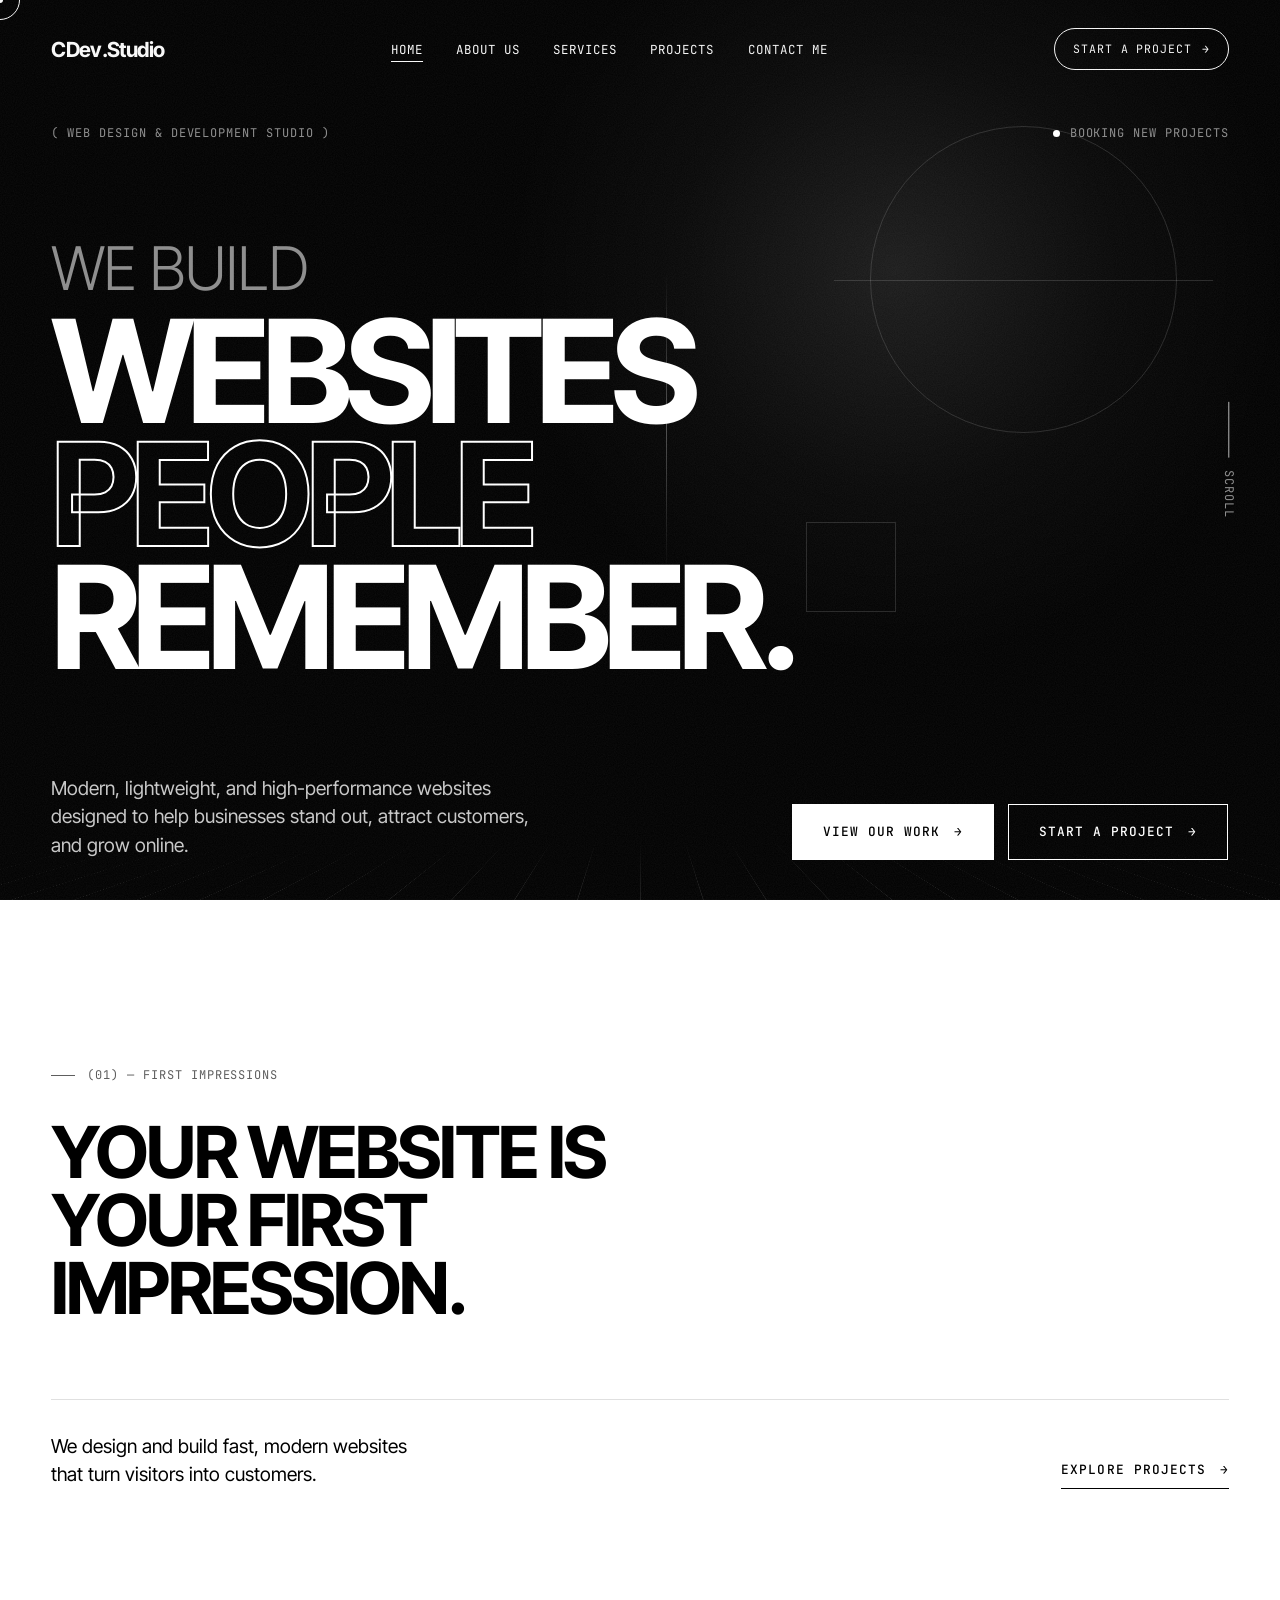
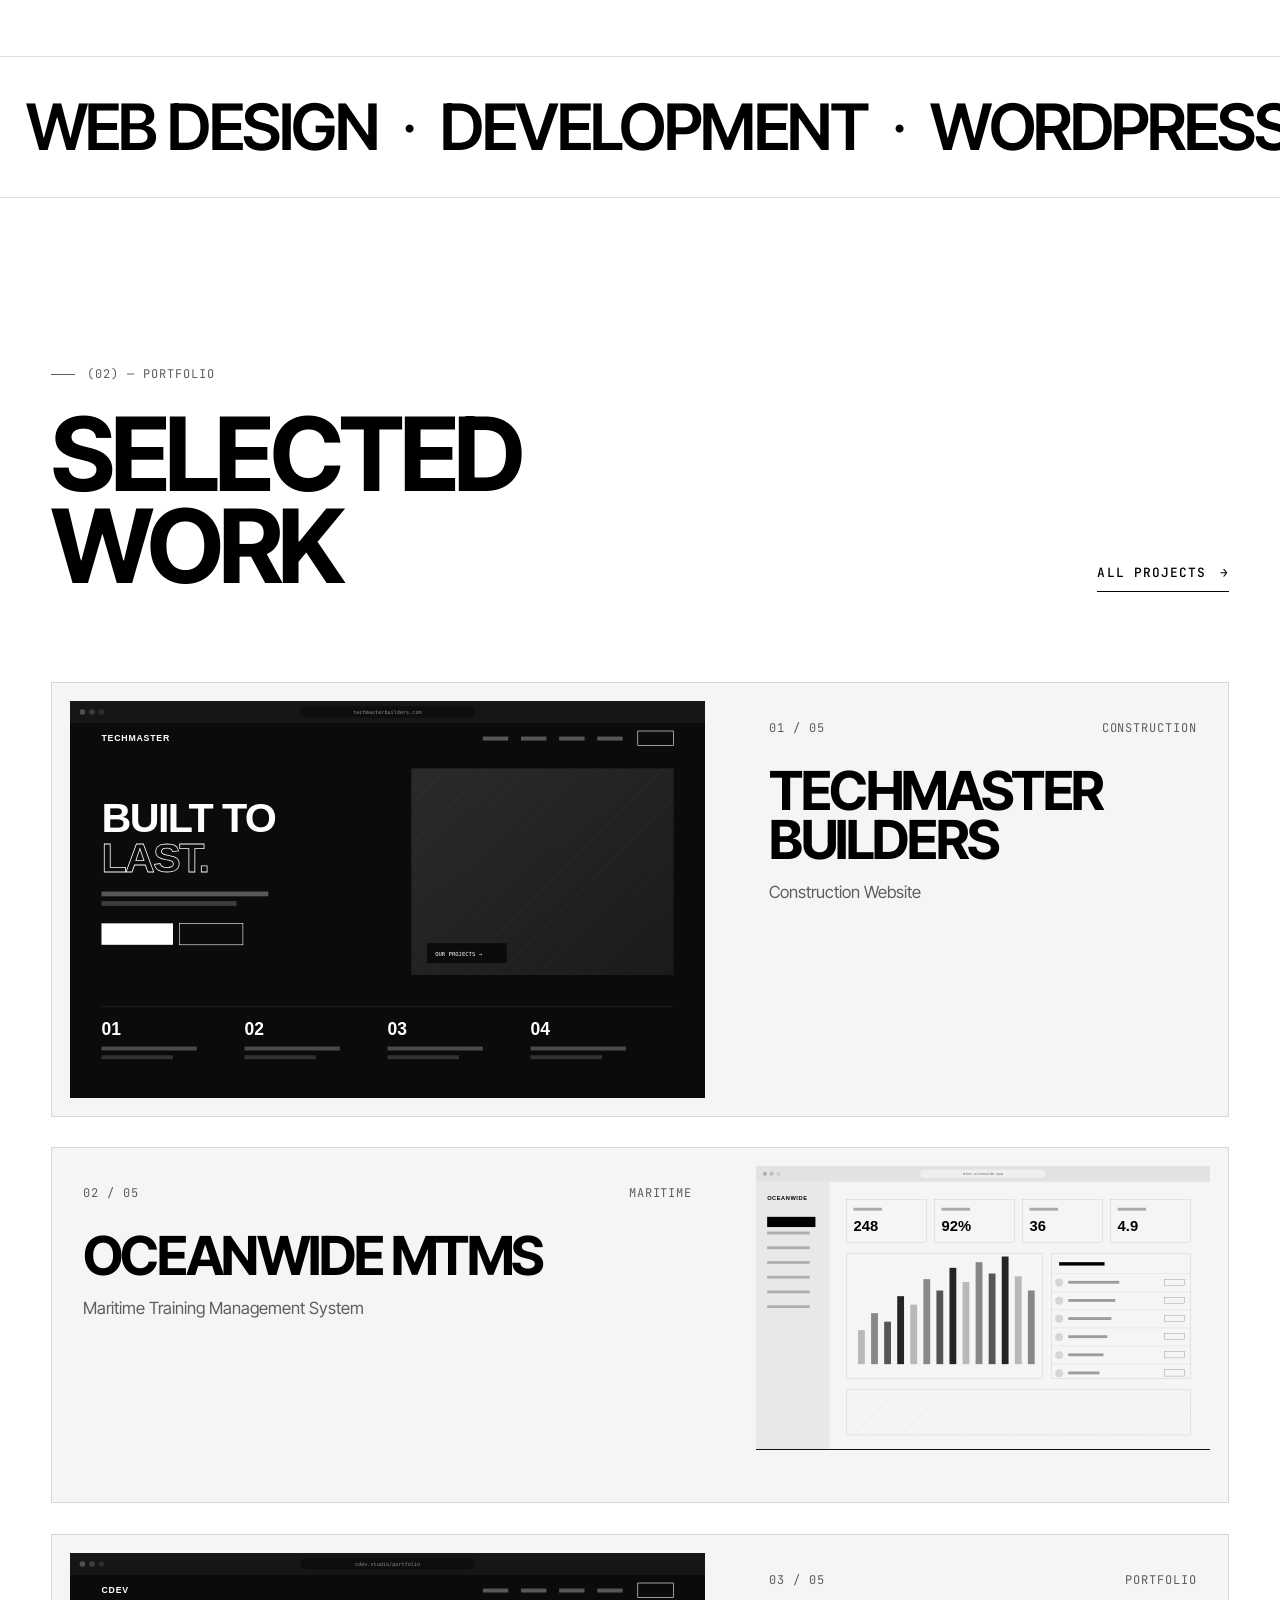
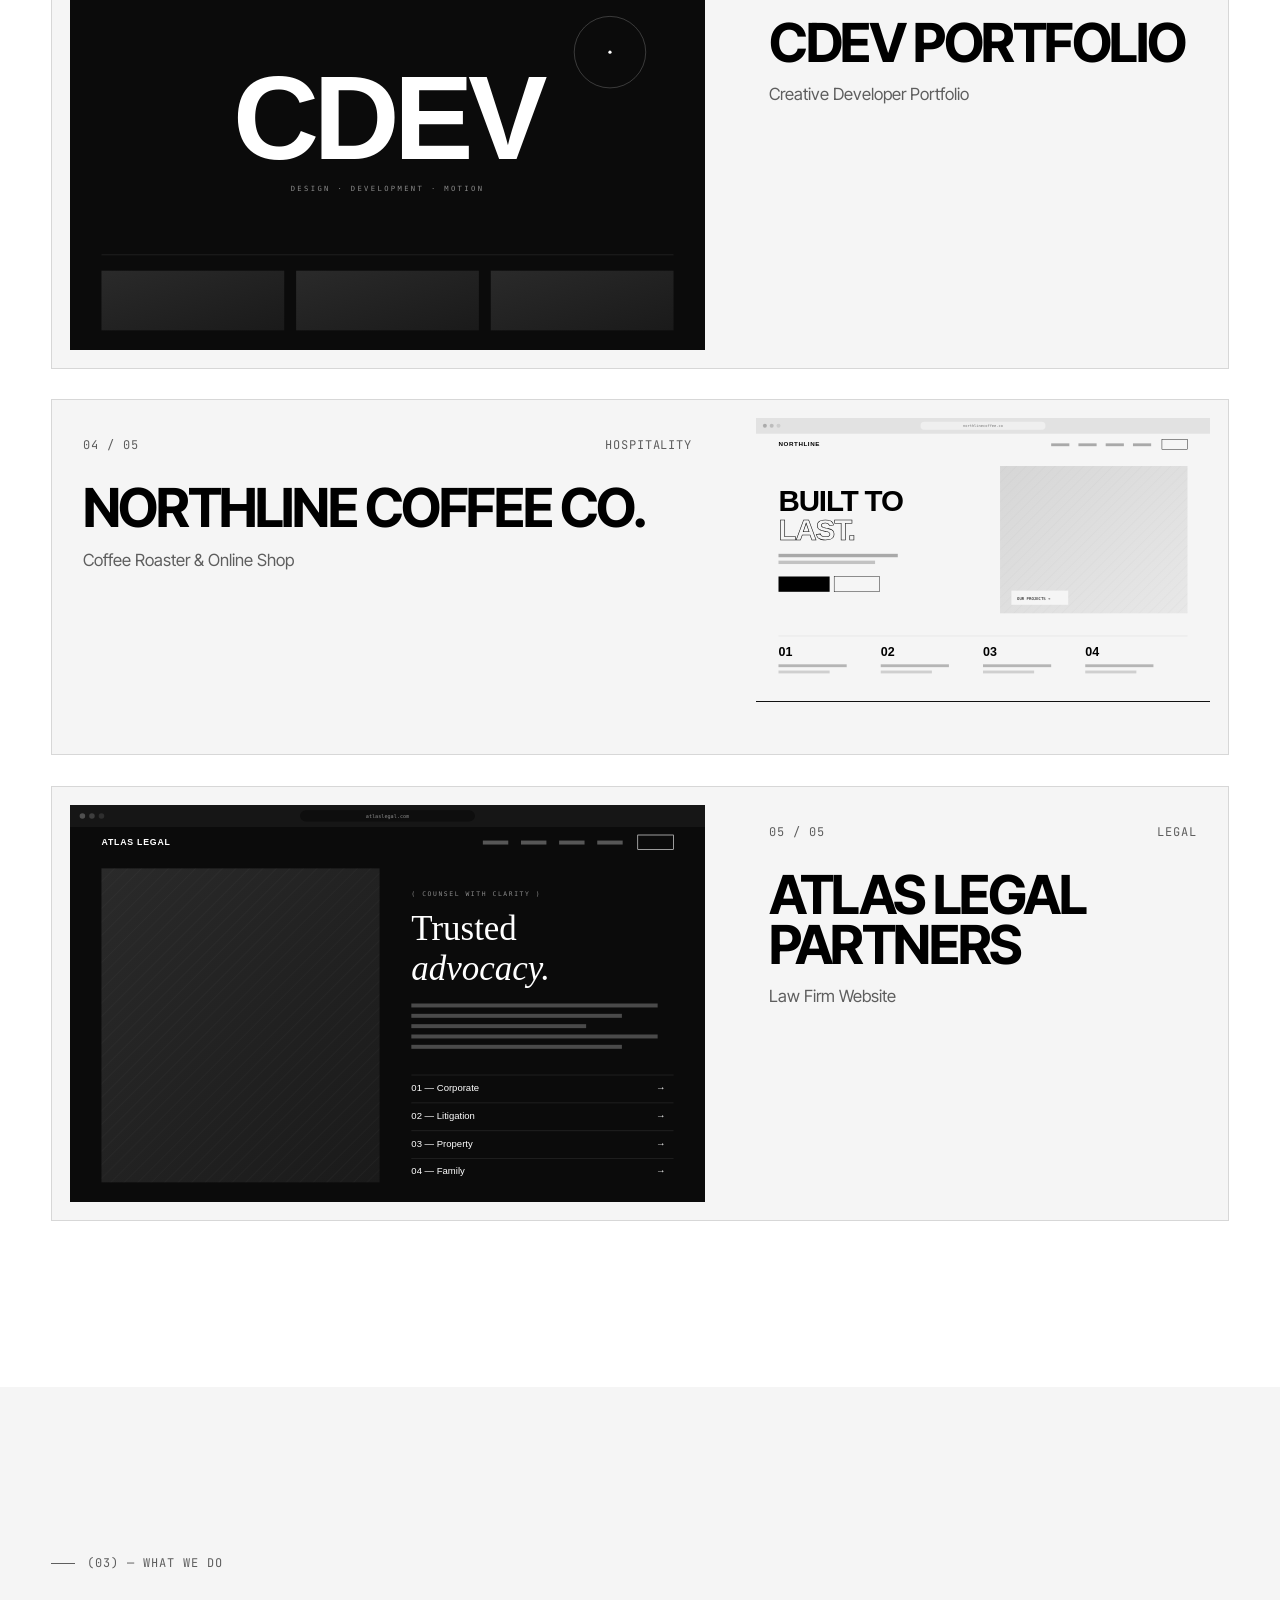
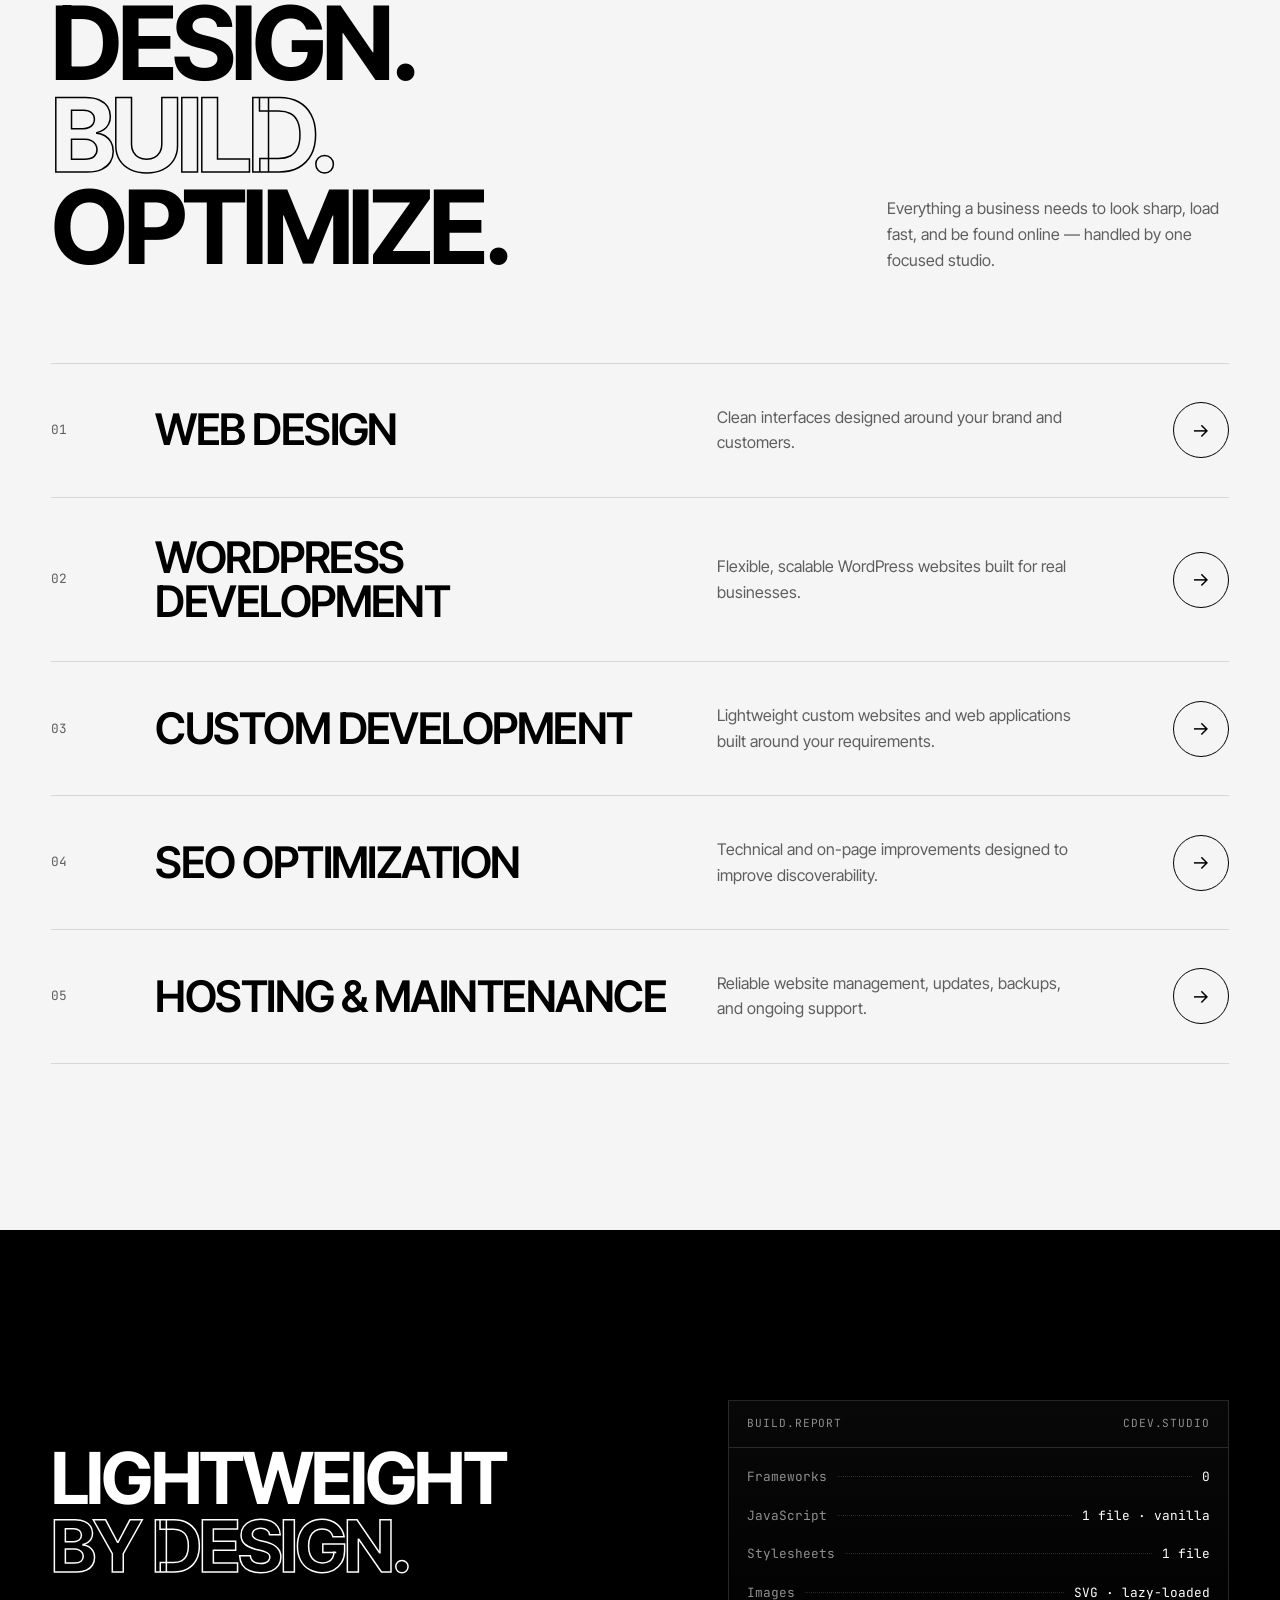
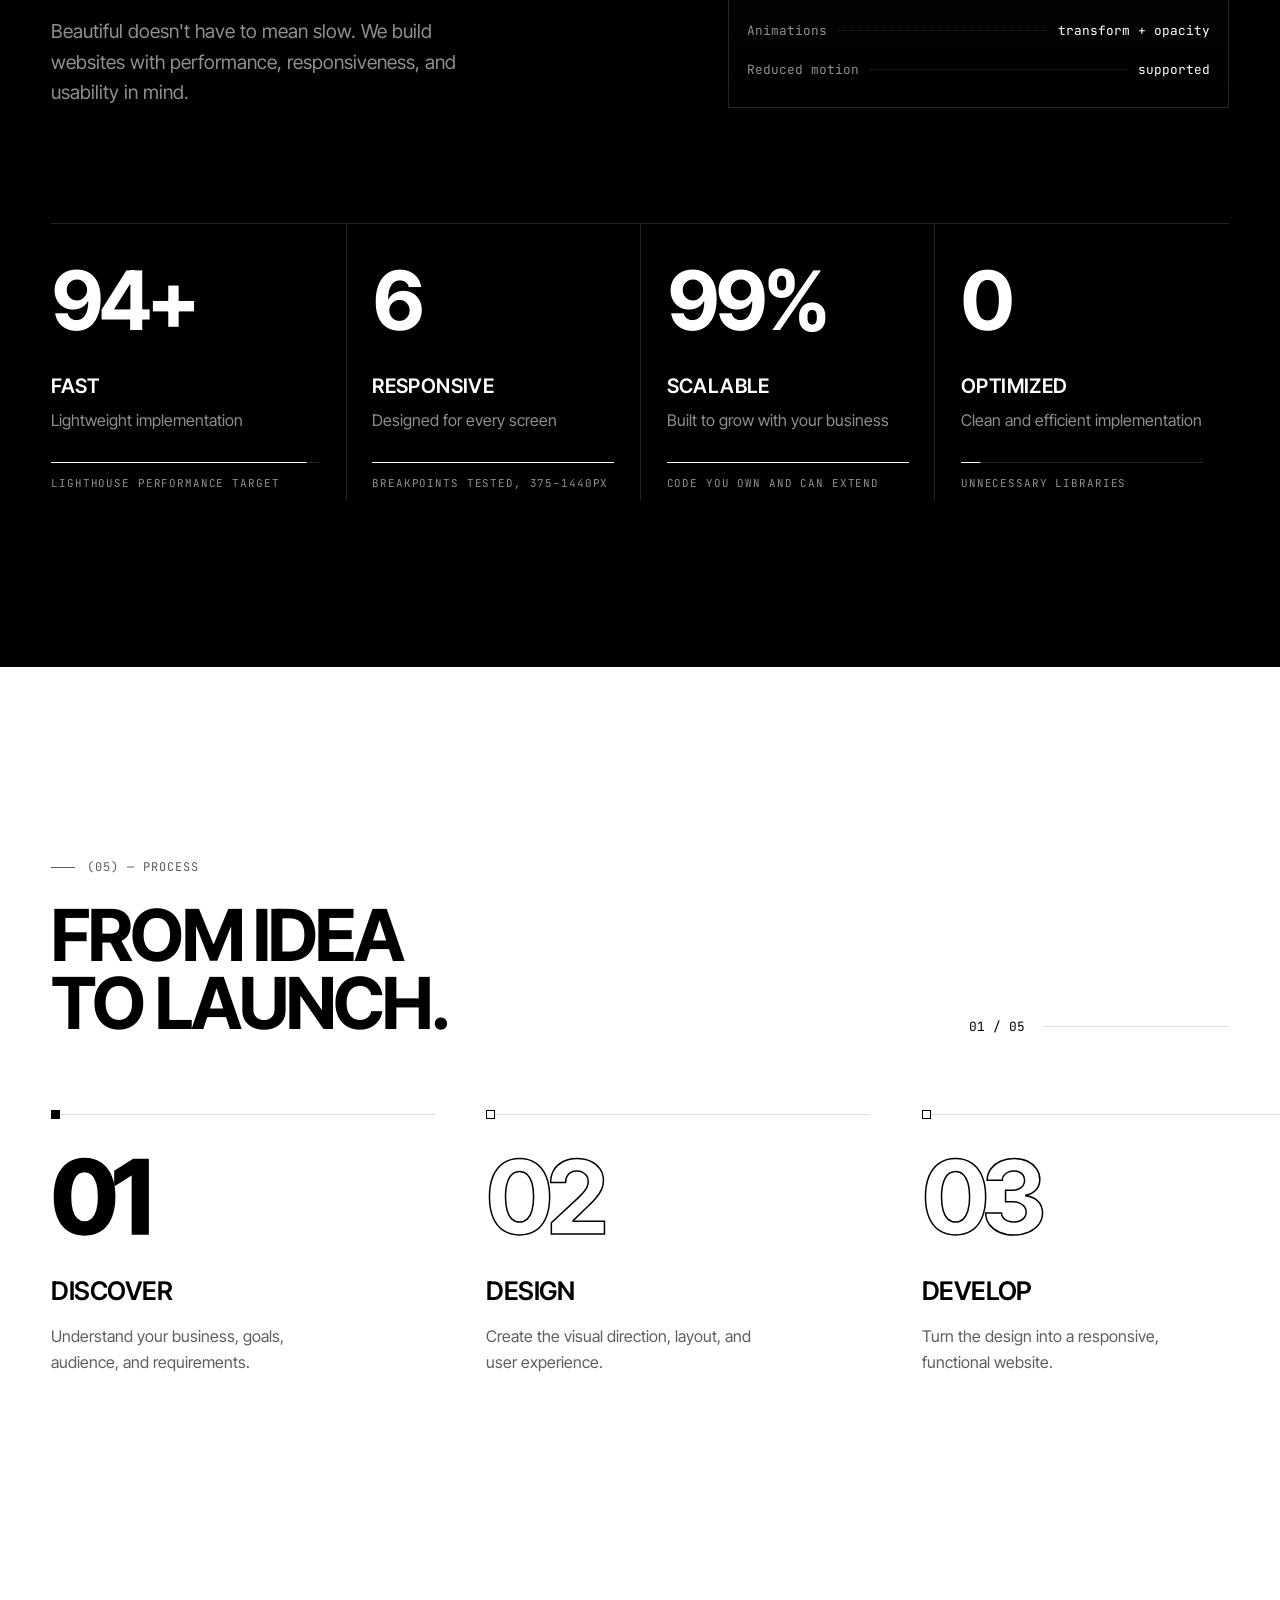
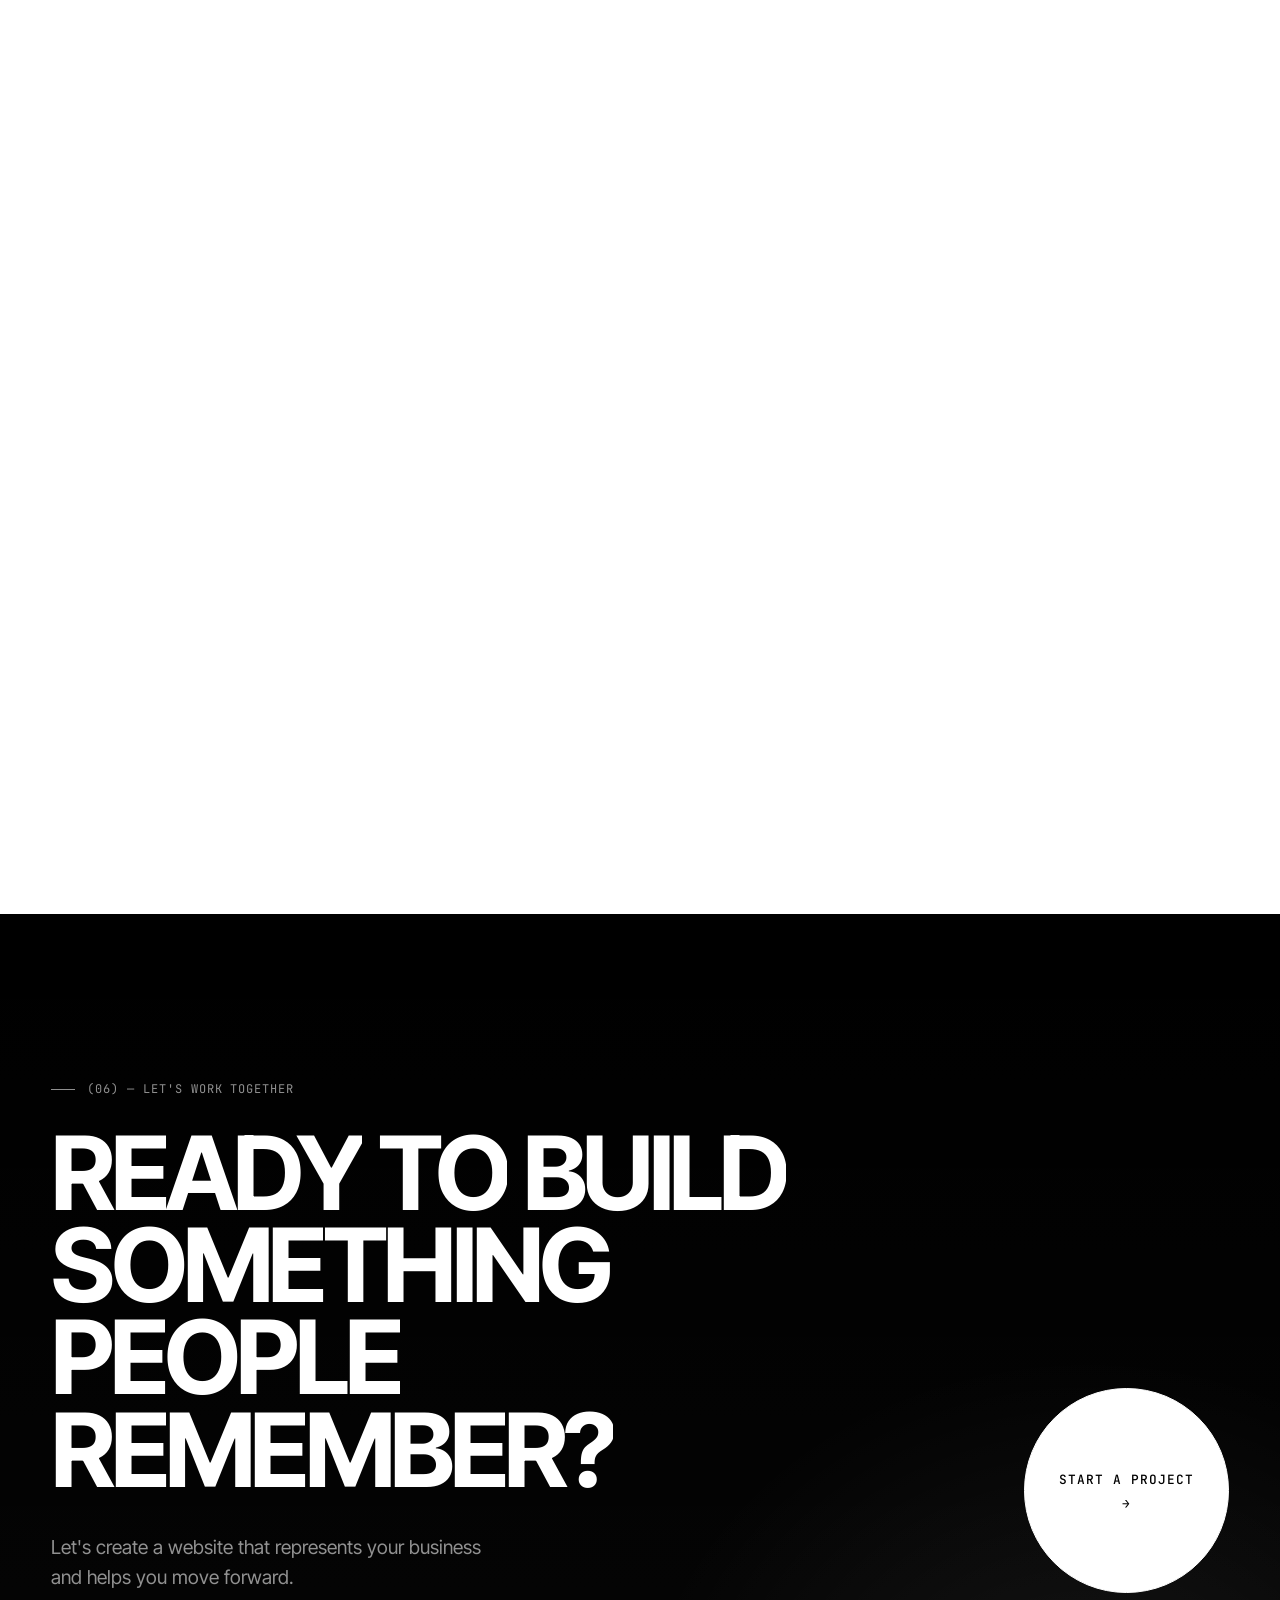
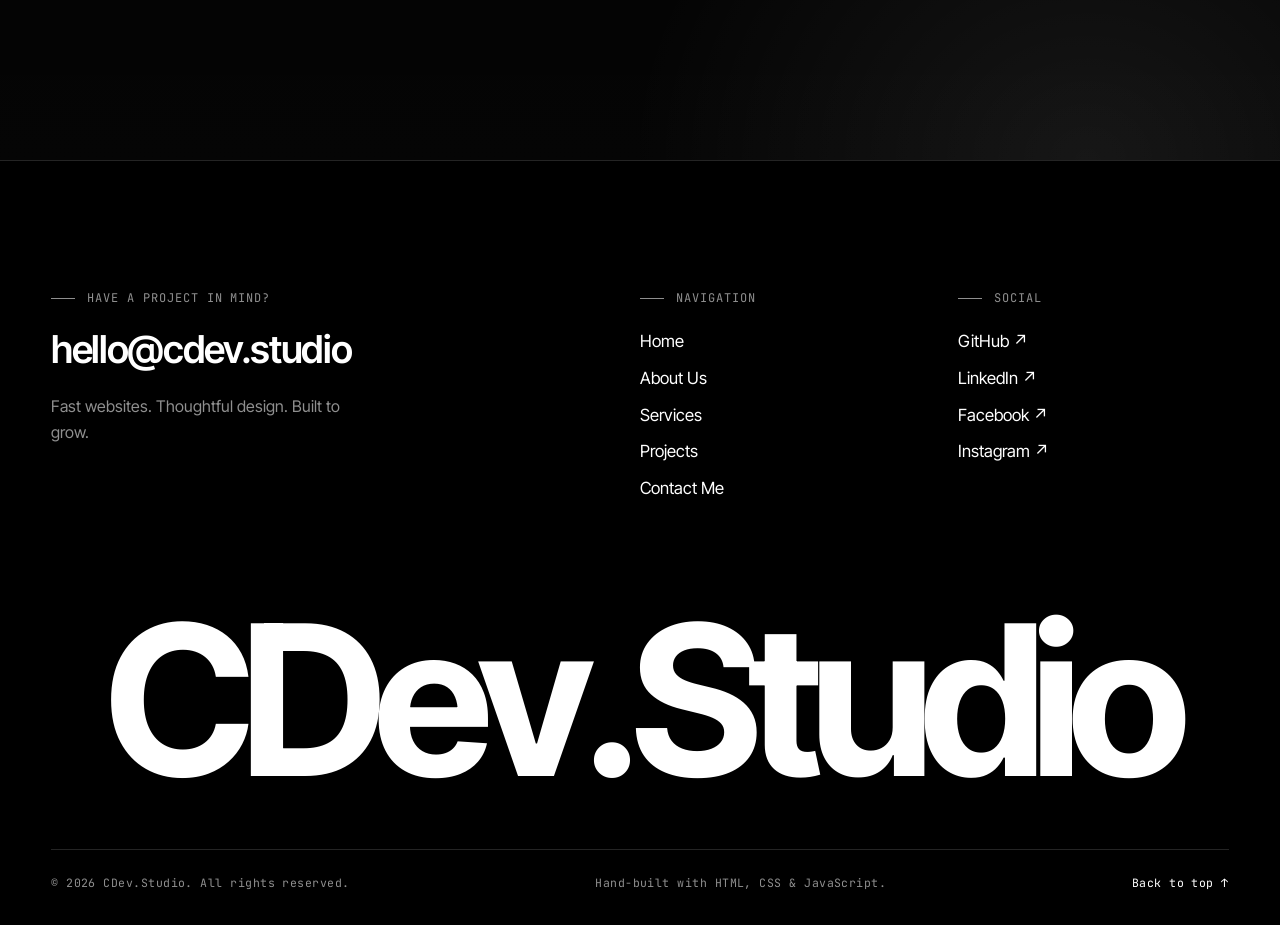
==== index.html @ 4cb785ec "100326" ====
<!DOCTYPE html>
<html lang="en">
<head>
    <meta charset="UTF-8">
    <meta name="viewport" content="width=device-width, initial-scale=1">
    <title>CDev.Studio — We Build Websites People Remember</title>
    <meta name="description" content="CDev.Studio creates modern, lightweight, and high-performance websites designed to help businesses stand out, attract more customers, and grow online.">
    <meta name="theme-color" content="#000000">
    <meta property="og:type" content="website">
    <meta property="og:site_name" content="CDev.Studio">
    <meta property="og:title" content="CDev.Studio — We Build Websites People Remember">
    <meta property="og:description" content="CDev.Studio creates modern, lightweight, and high-performance websites designed to help businesses stand out, attract more customers, and grow online.">
    <meta property="og:image" content="assets/images/og-image.svg">
    <link rel="icon" href="assets/icons/favicon.svg" type="image/svg+xml">
    <link rel="preconnect" href="https://fonts.googleapis.com">
    <link rel="preconnect" href="https://fonts.gstatic.com" crossorigin>
    <link rel="stylesheet" href="https://fonts.googleapis.com/css2?family=Inter+Tight:wght@300;400;500;600;700;800&family=JetBrains+Mono:wght@400;500&display=swap">
    <link rel="stylesheet" href="css/style.css">
    <script>document.documentElement.classList.add("js");</script>
    <script src="js/script.js" defer></script>
</head>
<body class="page-index">
    <a class="skip-link" href="#main">Skip to content</a>

    <!-- Global chrome: page transition, scroll progress, custom cursor -->
    <div class="page-transition" aria-hidden="true"><span class="page-transition__logo">CDev.Studio</span></div>
    <div class="scroll-progress" aria-hidden="true"></div>
    <div class="cursor" aria-hidden="true">
        <span class="cursor__dot"></span>
        <span class="cursor__ring"><span class="cursor__label">View</span></span>
    </div>

    <!-- Header -->
    <header class="site-header">
        <div class="site-header__inner">
            <a href="index.html" class="logo" aria-label="CDev.Studio — Home">CDev<span class="logo__dot">.</span>Studio</a>
            <nav class="nav" aria-label="Primary">
                <ul class="nav__list">
                <li><a class="nav__link link-underline" href="index.html" aria-current="page">Home</a></li>
                <li><a class="nav__link link-underline" href="about.html">About Us</a></li>
                <li><a class="nav__link link-underline" href="services.html">Services</a></li>
                <li><a class="nav__link link-underline" href="projects.html">Projects</a></li>
                <li><a class="nav__link link-underline" href="contact.html">Contact Me</a></li>
                </ul>
            </nav>
            <a href="contact.html" class="nav__cta" data-magnetic="0.25">Start a project <span class="arrow" aria-hidden="true"><span>→</span><span>→</span></span></a>
            <button class="burger" type="button" aria-expanded="false" aria-controls="mobile-menu" aria-label="Open menu">
                <span></span><span></span>
            </button>
        </div>
    </header>

    <!-- Mobile menu -->
    <div class="mobile-menu" id="mobile-menu" aria-hidden="true">
        <nav aria-label="Mobile">
            <ul class="mobile-menu__list">
            <li><a class="mobile-menu__link" href="index.html" aria-current="page">Home <small>01</small></a></li>
            <li><a class="mobile-menu__link" href="about.html">About Us <small>02</small></a></li>
            <li><a class="mobile-menu__link" href="services.html">Services <small>03</small></a></li>
            <li><a class="mobile-menu__link" href="projects.html">Projects <small>04</small></a></li>
            <li><a class="mobile-menu__link" href="contact.html">Contact Me <small>05</small></a></li>
            </ul>
        </nav>
        <div class="mobile-menu__footer mono">
            <a href="mailto:hello@cdev.studio">hello@cdev.studio</a>
            <span>Fast websites. Thoughtful design.</span>
        </div>
    </div>

    <main id="main">

        <!-- ============ HERO ============ -->
        <section class="hero section--dark" data-hero aria-labelledby="hero-title">
            <div class="hero__bg" aria-hidden="true">
                <div class="hero__grid"></div>
                <div class="hero__light"></div>
                <div class="hero__shapes">
                    <span class="hero__shape hero__shape--circle"></span>
                    <span class="hero__shape hero__shape--square"></span>
                    <span class="hero__shape hero__shape--line"></span>
                </div>
                <div class="noise"></div>
            </div>

            <div class="container hero__inner">
                <div class="hero__meta" data-load="fade">
                    <span class="mono">( Web Design &amp; Development Studio )</span>
                    <span class="mono hero__status"><i class="status-dot"></i> Booking new projects</span>
                </div>

                <h1 class="hero__title" id="hero-title" data-load-lines>
                    <span class="line"><span class="hero__title-sm">We build</span></span>
                    <span class="line"><span>Websites</span></span>
                    <span class="line"><span><em class="outline">People</em> remember.</span></span>
                </h1>

                <div class="hero__bottom">
                    <p class="hero__lead" data-load style="--d:1">Modern, lightweight, and high-performance websites designed to help businesses stand out, attract customers, and grow online.</p>
                    <div class="hero__actions" data-load style="--d:2">
                        <a href="projects.html" class="btn btn--light" data-magnetic>View our work <span class="arrow" aria-hidden="true"><span>→</span><span>→</span></span></a>
                        <a href="contact.html" class="btn btn--ghost-light" data-magnetic>Start a project <span class="arrow" aria-hidden="true"><span>→</span><span>→</span></span></a>
                    </div>
                </div>

                <div class="hero__scroll mono" aria-hidden="true"><span class="hero__scroll-line"></span> Scroll</div>
            </div>
        </section>

        <!-- ============ STATEMENT ============ -->
        <section class="section statement" aria-labelledby="statement-title">
            <div class="container">
                <p class="eyebrow" data-reveal>(01) — First impressions</p>
                <h2 class="display-lg statement__title" id="statement-title" data-split="words" data-scrub>Your website is your first impression.</h2>
                <div class="statement__row">
                    <p class="lead" data-reveal>We design and build fast, modern websites that turn visitors into customers.</p>
                    <a href="projects.html" class="link-arrow" data-reveal style="--d:1">Explore projects <span class="arrow" aria-hidden="true"><span>→</span><span>→</span></span></a>
                </div>
            </div>
        </section>

        <!-- ============ MARQUEE ============ -->
        <div class="marquee" aria-hidden="true">
            <div class="marquee__track">
                <div class="marquee__group">
                    <span class="marquee__item">Web Design</span><span class="marquee__sep">•</span>
                    <span class="marquee__item">Development</span><span class="marquee__sep">•</span>
                    <span class="marquee__item">WordPress</span><span class="marquee__sep">•</span>
                    <span class="marquee__item">SEO</span><span class="marquee__sep">•</span>
                    <span class="marquee__item">Performance</span><span class="marquee__sep">•</span>
                    <span class="marquee__item">CDev.Studio</span><span class="marquee__sep">•</span>
                </div>
                <div class="marquee__group">
                    <span class="marquee__item">Web Design</span><span class="marquee__sep">•</span>
                    <span class="marquee__item">Development</span><span class="marquee__sep">•</span>
                    <span class="marquee__item">WordPress</span><span class="marquee__sep">•</span>
                    <span class="marquee__item">SEO</span><span class="marquee__sep">•</span>
                    <span class="marquee__item">Performance</span><span class="marquee__sep">•</span>
                    <span class="marquee__item">CDev.Studio</span><span class="marquee__sep">•</span>
                </div>
            </div>
        </div>

        <!-- ============ SELECTED WORK ============ -->
        <section class="section work" id="work" aria-labelledby="work-title">
            <div class="container">
                <header class="section-head">
                    <p class="eyebrow" data-reveal>(02) — Portfolio</p>
                    <h2 class="display-xl" id="work-title" data-reveal-lines>
                        <span class="line"><span>Selected</span></span>
                        <span class="line"><span>work</span></span>
                    </h2>
                    <a href="projects.html" class="link-arrow" data-reveal>All projects <span class="arrow" aria-hidden="true"><span>→</span><span>→</span></span></a>
                </header>

                <div class="work__list">
                    <!-- Project 01 -->
                    <article class="work-card" data-cursor="project" data-reveal>
                        <div class="work-card__media">
                            <img src="assets/images/techmaster.svg" alt="Techmaster Builders website homepage design" width="1600" height="1000" loading="lazy" decoding="async">
                        </div>
                        <div class="work-card__body">
                            <div>
                                <div class="work-card__top mono"><span>01 / 05</span><span>Construction</span></div>
                                <h3 class="work-card__title" style="margin-top:28px"><a href="projects.html#techmaster">Techmaster Builders</a></h3>
                                <p class="work-card__industry">Construction Website</p>
                            </div>
                            <div class="work-card__reveal">
                                <dl class="work-card__meta">
                                    <div><dt>Services</dt><dd>Web Design, WordPress, SEO</dd></div>
                                    <div><dt>Year</dt><dd>2025</dd></div>
                                </dl>
                                <span class="work-card__cta">View project <span class="arrow" aria-hidden="true"><span>→</span><span>→</span></span></span>
                            </div>
                        </div>
                    </article>

                    <!-- Project 02 -->
                    <article class="work-card" data-cursor="project" data-reveal>
                        <div class="work-card__media">
                            <img src="assets/images/oceanwide.svg" alt="Oceanwide MTMS dashboard interface" width="1600" height="1000" loading="lazy" decoding="async">
                        </div>
                        <div class="work-card__body">
                            <div>
                                <div class="work-card__top mono"><span>02 / 05</span><span>Maritime</span></div>
                                <h3 class="work-card__title" style="margin-top:28px"><a href="projects.html#oceanwide">Oceanwide MTMS</a></h3>
                                <p class="work-card__industry">Maritime Training Management System</p>
                            </div>
                            <div class="work-card__reveal">
                                <dl class="work-card__meta">
                                    <div><dt>Services</dt><dd>UX Design, Custom Web App</dd></div>
                                    <div><dt>Year</dt><dd>2025</dd></div>
                                </dl>
                                <span class="work-card__cta">View project <span class="arrow" aria-hidden="true"><span>→</span><span>→</span></span></span>
                            </div>
                        </div>
                    </article>

                    <!-- Project 03 -->
                    <article class="work-card" data-cursor="project" data-reveal>
                        <div class="work-card__media">
                            <img src="assets/images/cdev-portfolio.svg" alt="CDev creative developer portfolio design" width="1600" height="1000" loading="lazy" decoding="async">
                        </div>
                        <div class="work-card__body">
                            <div>
                                <div class="work-card__top mono"><span>03 / 05</span><span>Portfolio</span></div>
                                <h3 class="work-card__title" style="margin-top:28px"><a href="projects.html#cdev-portfolio">CDev Portfolio</a></h3>
                                <p class="work-card__industry">Creative Developer Portfolio</p>
                            </div>
                            <div class="work-card__reveal">
                                <dl class="work-card__meta">
                                    <div><dt>Services</dt><dd>Art Direction, Front-end Development</dd></div>
                                    <div><dt>Year</dt><dd>2024</dd></div>
                                </dl>
                                <span class="work-card__cta">View project <span class="arrow" aria-hidden="true"><span>→</span><span>→</span></span></span>
                            </div>
                        </div>
                    </article>

                    <!-- Project 04 -->
                    <article class="work-card" data-cursor="project" data-reveal>
                        <div class="work-card__media">
                            <img src="assets/images/northline.svg" alt="Northline Coffee Co. website design" width="1600" height="1000" loading="lazy" decoding="async">
                        </div>
                        <div class="work-card__body">
                            <div>
                                <div class="work-card__top mono"><span>04 / 05</span><span>Hospitality</span></div>
                                <h3 class="work-card__title" style="margin-top:28px"><a href="projects.html#northline">Northline Coffee Co.</a></h3>
                                <p class="work-card__industry">Coffee Roaster &amp; Online Shop</p>
                            </div>
                            <div class="work-card__reveal">
                                <dl class="work-card__meta">
                                    <div><dt>Services</dt><dd>Web Design, WordPress, SEO</dd></div>
                                    <div><dt>Year</dt><dd>2026</dd></div>
                                </dl>
                                <span class="work-card__cta">View project <span class="arrow" aria-hidden="true"><span>→</span><span>→</span></span></span>
                            </div>
                        </div>
                    </article>

                    <!-- Project 05 -->
                    <article class="work-card" data-cursor="project" data-reveal>
                        <div class="work-card__media">
                            <img src="assets/images/atlas.svg" alt="Atlas Legal Partners website design" width="1600" height="1000" loading="lazy" decoding="async">
                        </div>
                        <div class="work-card__body">
                            <div>
                                <div class="work-card__top mono"><span>05 / 05</span><span>Legal</span></div>
                                <h3 class="work-card__title" style="margin-top:28px"><a href="projects.html#atlas">Atlas Legal Partners</a></h3>
                                <p class="work-card__industry">Law Firm Website</p>
                            </div>
                            <div class="work-card__reveal">
                                <dl class="work-card__meta">
                                    <div><dt>Services</dt><dd>WordPress, SEO, Maintenance</dd></div>
                                    <div><dt>Year</dt><dd>2026</dd></div>
                                </dl>
                                <span class="work-card__cta">View project <span class="arrow" aria-hidden="true"><span>→</span><span>→</span></span></span>
                            </div>
                        </div>
                    </article>
                </div>
            </div>
        </section>

        <!-- ============ WHAT WE DO ============ -->
        <section class="section section--off" aria-labelledby="svc-title">
            <div class="container">
                <header class="section-head">
                    <p class="eyebrow" data-reveal>(03) — What we do</p>
                    <h2 class="display-xl svc-heading" id="svc-title" data-reveal-lines>
                        <span class="line"><span>Design.</span></span>
                        <span class="line"><span>Build.</span></span>
                        <span class="line"><span>Optimize.</span></span>
                    </h2>
                    <p class="section-head__aside" data-reveal>Everything a business needs to look sharp, load fast, and be found online — handled by one focused studio.</p>
                </header>

                <ol class="svc-list">
                    <li class="svc-row" data-reveal>
                        <a href="services.html#web-design">
                            <span class="svc-row__num">01</span>
                            <h3 class="svc-row__title">Web Design</h3>
                            <p class="svc-row__desc">Clean interfaces designed around your brand and customers.</p>
                            <span class="svc-row__arrow" aria-hidden="true">→</span>
                        </a>
                    </li>
                    <li class="svc-row" data-reveal>
                        <a href="services.html#wordpress">
                            <span class="svc-row__num">02</span>
                            <h3 class="svc-row__title">WordPress Development</h3>
                            <p class="svc-row__desc">Flexible, scalable WordPress websites built for real businesses.</p>
                            <span class="svc-row__arrow" aria-hidden="true">→</span>
                        </a>
                    </li>
                    <li class="svc-row" data-reveal>
                        <a href="services.html#custom">
                            <span class="svc-row__num">03</span>
                            <h3 class="svc-row__title">Custom Development</h3>
                            <p class="svc-row__desc">Lightweight custom websites and web applications built around your requirements.</p>
                            <span class="svc-row__arrow" aria-hidden="true">→</span>
                        </a>
                    </li>
                    <li class="svc-row" data-reveal>
                        <a href="services.html#seo">
                            <span class="svc-row__num">04</span>
                            <h3 class="svc-row__title">SEO Optimization</h3>
                            <p class="svc-row__desc">Technical and on-page improvements designed to improve discoverability.</p>
                            <span class="svc-row__arrow" aria-hidden="true">→</span>
                        </a>
                    </li>
                    <li class="svc-row" data-reveal>
                        <a href="services.html#maintenance">
                            <span class="svc-row__num">05</span>
                            <h3 class="svc-row__title">Hosting &amp; Maintenance</h3>
                            <p class="svc-row__desc">Reliable website management, updates, backups, and ongoing support.</p>
                            <span class="svc-row__arrow" aria-hidden="true">→</span>
                        </a>
                    </li>
                </ol>
            </div>
        </section>

        <!-- ============ PERFORMANCE ============ -->
        <section class="section section--dark perf" aria-labelledby="perf-title">
            <div class="container">
                <div class="perf__grid">
                    <div>
                        <p class="eyebrow" data-reveal>(04) — Performance</p>
                        <h2 class="display-lg perf__title" id="perf-title" data-reveal-lines>
                            <span class="line"><span>Lightweight</span></span>
                            <span class="line"><span><em class="outline">by design.</em></span></span>
                        </h2>
                        <p class="perf__copy" data-reveal>Beautiful doesn't have to mean slow. We build websites with performance, responsiveness, and usability in mind.</p>
                    </div>

                    <div class="report" aria-label="Example build report for this website">
                        <div class="report__head"><span>build.report</span><span>cdev.studio</span></div>
                        <div class="report__rows">
                            <div class="report__row" style="--d:0"><span>Frameworks</span><span class="report__dots"></span><span>0</span></div>
                            <div class="report__row" style="--d:1"><span>JavaScript</span><span class="report__dots"></span><span>1 file · vanilla</span></div>
                            <div class="report__row" style="--d:2"><span>Stylesheets</span><span class="report__dots"></span><span>1 file</span></div>
                            <div class="report__row" style="--d:3"><span>Images</span><span class="report__dots"></span><span>SVG · lazy-loaded</span></div>
                            <div class="report__row" style="--d:4"><span>Animations</span><span class="report__dots"></span><span>transform + opacity</span></div>
                            <div class="report__row" style="--d:5"><span>Reduced motion</span><span class="report__dots"></span><span>supported</span></div>
                        </div>
                    </div>
                </div>

                <div class="perf__stats">
                    <div class="stat" data-reveal style="--d:0">
                        <span class="stat__num" data-count="95" data-suffix="+">0</span>
                        <h3 class="stat__title">Fast</h3>
                        <p class="stat__text">Lightweight implementation</p>
                        <span class="stat__bar" aria-hidden="true"><i style="--w:.95"></i></span>
                        <span class="stat__note mono">Lighthouse performance target</span>
                    </div>
                    <div class="stat" data-reveal style="--d:1">
                        <span class="stat__num" data-count="6">0</span>
                        <h3 class="stat__title">Responsive</h3>
                        <p class="stat__text">Designed for every screen</p>
                        <span class="stat__bar" aria-hidden="true"><i style="--w:1"></i></span>
                        <span class="stat__note mono">Breakpoints tested, 375–1440px</span>
                    </div>
                    <div class="stat" data-reveal style="--d:2">
                        <span class="stat__num" data-count="100" data-suffix="%">0</span>
                        <h3 class="stat__title">Scalable</h3>
                        <p class="stat__text">Built to grow with your business</p>
                        <span class="stat__bar" aria-hidden="true"><i style="--w:1"></i></span>
                        <span class="stat__note mono">Code you own and can extend</span>
                    </div>
                    <div class="stat" data-reveal style="--d:3">
                        <span class="stat__num" data-count="0" data-from="24">0</span>
                        <h3 class="stat__title">Optimized</h3>
                        <p class="stat__text">Clean and efficient implementation</p>
                        <span class="stat__bar" aria-hidden="true"><i style="--w:.08"></i></span>
                        <span class="stat__note mono">Unnecessary libraries</span>
                    </div>
                </div>
            </div>
        </section>

        <!-- ============ PROCESS ============ -->
        <section class="section process" data-process aria-labelledby="process-title">
            <div class="process__sticky">
                <div class="container process__head">
                    <div>
                        <p class="eyebrow" data-reveal>(05) — Process</p>
                        <h2 class="display-lg process__title" id="process-title" data-reveal-lines>
                            <span class="line"><span>From idea</span></span>
                            <span class="line"><span>to launch.</span></span>
                        </h2>
                    </div>
                    <div class="process__meter" data-reveal aria-hidden="true">
                        <span class="process__count">01 / 05</span>
                        <span class="process__progress"><span></span></span>
                    </div>
                </div>

                <ol class="process__track">
                    <li class="process-step">
                        <span class="process-step__num" aria-hidden="true">01</span>
                        <h3 class="process-step__title">Discover</h3>
                        <p class="process-step__text">Understand your business, goals, audience, and requirements.</p>
                    </li>
                    <li class="process-step">
                        <span class="process-step__num" aria-hidden="true">02</span>
                        <h3 class="process-step__title">Design</h3>
                        <p class="process-step__text">Create the visual direction, layout, and user experience.</p>
                    </li>
                    <li class="process-step">
                        <span class="process-step__num" aria-hidden="true">03</span>
                        <h3 class="process-step__title">Develop</h3>
                        <p class="process-step__text">Turn the design into a responsive, functional website.</p>
                    </li>
                    <li class="process-step">
                        <span class="process-step__num" aria-hidden="true">04</span>
                        <h3 class="process-step__title">Optimize</h3>
                        <p class="process-step__text">Improve performance, responsiveness, SEO, and usability.</p>
                    </li>
                    <li class="process-step">
                        <span class="process-step__num" aria-hidden="true">05</span>
                        <h3 class="process-step__title">Launch</h3>
                        <p class="process-step__text">Deploy the website and make it ready for your customers.</p>
                    </li>
                </ol>
            </div>
        </section>

        <!-- ============ FINAL CTA ============ -->
        <section class="section section--dark cta" aria-labelledby="cta-title">
            <div class="cta__bg" aria-hidden="true"></div>
            <div class="container cta__inner">
                <div>
                    <p class="eyebrow" data-reveal>(06) — Let's work together</p>
                    <h2 class="display-xl cta__title" id="cta-title" style="margin-top:28px" data-split="words">Ready to build something people remember?</h2>
                    <p class="cta__text" data-reveal>Let's create a website that represents your business and helps you move forward.</p>
                </div>
                <a href="contact.html" class="btn btn--light btn--circle" data-magnetic="0.4" data-reveal="scale">Start a project <span class="arrow" aria-hidden="true"><span>→</span><span>→</span></span></a>
            </div>
        </section>
    </main>

    <!-- Footer -->
    <footer class="site-footer">
        <div class="container">
            <div class="footer__top">
                <div class="footer__intro">
                    <p class="eyebrow">Have a project in mind?</p>
                    <a href="mailto:hello@cdev.studio" class="footer__email link-underline">hello@cdev.studio</a>
                    <p class="footer__tagline">Fast websites. Thoughtful design. Built to grow.</p>
                </div>
                <nav class="footer__col" aria-label="Footer">
                    <p class="eyebrow">Navigation</p>
                    <ul>
                        <li><a class="link-underline" href="index.html">Home</a></li>
                        <li><a class="link-underline" href="about.html">About Us</a></li>
                        <li><a class="link-underline" href="services.html">Services</a></li>
                        <li><a class="link-underline" href="projects.html">Projects</a></li>
                        <li><a class="link-underline" href="contact.html">Contact Me</a></li>
                    </ul>
                </nav>
                <div class="footer__col">
                    <p class="eyebrow">Social</p>
                    <ul>
                        <li><a class="link-underline" href="https://github.com/" target="_blank" rel="noopener">GitHub ↗</a></li>
                        <li><a class="link-underline" href="https://www.linkedin.com/" target="_blank" rel="noopener">LinkedIn ↗</a></li>
                        <li><a class="link-underline" href="https://www.facebook.com/" target="_blank" rel="noopener">Facebook ↗</a></li>
                        <li><a class="link-underline" href="https://www.instagram.com/" target="_blank" rel="noopener">Instagram ↗</a></li>
                    </ul>
                </div>
            </div>
            <a href="index.html" class="footer__wordmark" data-split="chars" data-proximity aria-label="CDev.Studio — Home">CDev.Studio</a>
            <div class="footer__bottom">
                <p>© 2026 CDev.Studio. All rights reserved.</p>
                <p>Hand-built with HTML, CSS &amp; JavaScript.</p>
                <a href="#main" class="link-underline" data-back-top>Back to top ↑</a>
            </div>
        </div>
    </footer>

    <button class="back-to-top" type="button" aria-label="Back to top">
        <svg viewBox="0 0 52 52" aria-hidden="true"><circle class="ring-track" cx="26" cy="26" r="24"/><circle class="ring-progress" cx="26" cy="26" r="24"/></svg>
        <span class="back-to-top__arrow" aria-hidden="true">↑</span>
    </button>
</body>
</html>
---- css/style.css ----
/* ==========================================================================
   CDev.Studio — Global Stylesheet
   Strict black & white identity. Motion uses transform + opacity only.
   --------------------------------------------------------------------------
   01. Tokens
   02. Reset & base
   03. Typography & utilities
   04. Buttons & links
   05. Page chrome (transition, progress, cursor, back-to-top)
   06. Header, navigation & mobile menu
   07. Reveal animations
   08. Shared sections (section heads, marquee, CTA)
   09. Home
   10. About
   11. Services
   12. Projects (gallery + modal)
   13. Contact
   14. Footer
   15. Responsive
   16. Reduced motion
   ========================================================================== */

/* 01. Tokens ============================================================== */
:root {
    --black: #000000;
    --white: #ffffff;
    --off-white: #f5f5f5;
    --gray: #777777;
    --dark-gray: #111111;

    /* Derived neutrals (contrast-safe muted text) */
    --muted-on-light: #5e5e5e;
    --muted-on-dark: #8f8f8f;
    --line-light: rgba(0, 0, 0, 0.12);
    --line-dark: rgba(255, 255, 255, 0.14);

    /* Contextual colors — flipped by .section--dark */
    --bg: var(--white);
    --fg: var(--black);
    --muted: var(--muted-on-light);
    --line: var(--line-light);

    --font-display: "Inter Tight", "Helvetica Neue", Helvetica, Arial, sans-serif;
    --font-mono: "JetBrains Mono", ui-monospace, SFMono-Regular, Menlo, Consolas, monospace;

    --ease: cubic-bezier(0.16, 1, 0.3, 1);
    --ease-in-out: cubic-bezier(0.76, 0, 0.24, 1);
    --dur: 0.8s;

    --gutter: clamp(20px, 4vw, 56px);
    --max: 1520px;
    --section-y: clamp(96px, 13vw, 200px);
    --nav-h: 84px;

    --fs-xxl: clamp(3.4rem, 11.2vw, 12rem);
    --fs-xl: clamp(2.8rem, 8vw, 8.5rem);
    --fs-lg: clamp(2.3rem, 5.6vw, 5.6rem);
    --fs-md: clamp(1.6rem, 3vw, 2.75rem);
    --fs-lead: clamp(1.1rem, 1.5vw, 1.375rem);
}

/* 02. Reset & base ========================================================= */
*,
*::before,
*::after { box-sizing: border-box; }

* { margin: 0; padding: 0; }

html {
    -webkit-text-size-adjust: 100%;
    text-size-adjust: 100%;
    scroll-behavior: smooth;
}

body {
    min-height: 100vh;
    font-family: var(--font-display);
    font-size: 1rem;
    line-height: 1.6;
    color: var(--black);
    background: var(--white);
    -webkit-font-smoothing: antialiased;
    -moz-osx-font-smoothing: grayscale;
    text-rendering: optimizeLegibility;
    overflow-x: hidden;
}

body.is-locked { overflow: hidden; }

img, svg { display: block; max-width: 100%; height: auto; }

a { color: inherit; text-decoration: none; }

button, input, select, textarea { font: inherit; color: inherit; }

button { background: none; border: 0; cursor: pointer; }

ul, ol { list-style: none; }

::selection { background: var(--black); color: var(--white); }
.section--dark ::selection { background: var(--white); color: var(--black); }

:focus-visible {
    outline: 2px solid currentColor;
    outline-offset: 4px;
}

.skip-link {
    position: fixed;
    top: 12px;
    left: 12px;
    z-index: 10001;
    padding: 12px 18px;
    background: var(--black);
    color: var(--white);
    font-family: var(--font-mono);
    font-size: 0.8rem;
    transform: translateY(-200%);
    transition: transform 0.3s var(--ease);
}
.skip-link:focus { transform: none; }

.visually-hidden {
    position: absolute !important;
    width: 1px; height: 1px;
    overflow: hidden;
    clip: rect(0 0 0 0);
    white-space: nowrap;
}

/* 03. Typography & utilities ============================================== */
.container {
    width: 100%;
    max-width: var(--max);
    margin-inline: auto;
    padding-inline: var(--gutter);
}

.section {
    position: relative;
    padding-block: var(--section-y);
    background: var(--bg);
    color: var(--fg);
}

.section--dark {
    --bg: var(--black);
    --fg: var(--white);
    --muted: var(--muted-on-dark);
    --line: var(--line-dark);
}

.section--off { --bg: var(--off-white); }

.display-xxl,
.display-xl,
.display-lg,
.display-md {
    font-weight: 700;
    text-transform: uppercase;
    letter-spacing: -0.045em;
    line-height: 0.9;
}
.display-xxl { font-size: var(--fs-xxl); }
.display-xl { font-size: var(--fs-xl); }
.display-lg { font-size: var(--fs-lg); line-height: 0.95; letter-spacing: -0.04em; }
.display-md { font-size: var(--fs-md); line-height: 1; letter-spacing: -0.03em; }

.outline {
    font-style: normal;
    color: transparent;
    -webkit-text-stroke: 1.5px currentColor;
}
/* Fallback: currentColor for stroke needs explicit color in some engines */
.section--dark .outline,
.hero .outline { -webkit-text-stroke-color: var(--white); }
.outline { -webkit-text-stroke-color: var(--fg, var(--black)); }

.thin { font-weight: 300; }
.muted { color: var(--muted); }

.eyebrow,
.mono {
    font-family: var(--font-mono);
    font-size: 0.75rem;
    font-weight: 400;
    letter-spacing: 0.08em;
    text-transform: uppercase;
}
.eyebrow { color: var(--muted); display: flex; width: fit-content; align-items: center; gap: 12px; }
.eyebrow::before {
    content: "";
    width: 24px;
    height: 1px;
    background: currentColor;
}

.lead {
    font-size: var(--fs-lead);
    line-height: 1.5;
    max-width: 34ch;
    color: var(--fg);
}

.text-balance { text-wrap: balance; }

/* Split-line wrapper used for masked text reveals */
.line {
    display: block;
    overflow: hidden;
    padding-bottom: 0.04em;
    margin-bottom: -0.04em;
}
.line > span { display: inline-block; }

/* 04. Buttons & links ====================================================== */
.btn {
    --btn-fg: var(--black);
    --btn-bg: transparent;
    --btn-fill: var(--black);
    --btn-fill-fg: var(--white);

    position: relative;
    display: inline-flex;
    align-items: center;
    justify-content: center;
    gap: 14px;
    min-height: 56px;
    padding: 0 30px;
    border: 1px solid var(--btn-fg);
    color: var(--btn-fg);
    background: var(--btn-bg);
    font-family: var(--font-mono);
    font-size: 0.8rem;
    font-weight: 500;
    letter-spacing: 0.08em;
    text-transform: uppercase;
    overflow: hidden;
    isolation: isolate;
    transition: color 0.5s var(--ease), transform 0.5s var(--ease), border-color 0.5s var(--ease);
    will-change: transform;
}
.btn::before {
    content: "";
    position: absolute;
    inset: 0;
    z-index: -1;
    background: var(--btn-fill);
    transform: scaleY(0);
    transform-origin: bottom;
    transition: transform 0.55s var(--ease);
}
.btn:hover,
.btn:focus-visible { color: var(--btn-fill-fg); }
.btn:hover::before,
.btn:focus-visible::before { transform: scaleY(1); }
.btn:active { transform: scale(0.97); }

/* Solid variants */
.btn--solid { --btn-bg: var(--black); --btn-fg: var(--black); color: var(--white); --btn-fill: var(--white); --btn-fill-fg: var(--black); }
.btn--light { --btn-fg: var(--white); --btn-bg: var(--white); --btn-fill: var(--black); --btn-fill-fg: var(--white); color: var(--black); }
.btn--ghost-light { --btn-fg: var(--white); --btn-fill: var(--white); --btn-fill-fg: var(--black); }
.btn--light:hover { border-color: var(--white); }

.btn--lg { min-height: 68px; padding: 0 40px; font-size: 0.85rem; }

/* Circular CTA */
.btn--circle {
    width: clamp(150px, 16vw, 210px);
    height: clamp(150px, 16vw, 210px);
    padding: 0;
    border-radius: 50%;
    flex-direction: column;
    gap: 8px;
}
.btn--circle::before { border-radius: 50%; transform: scale(0); transform-origin: center; }
.btn--circle:hover::before,
.btn--circle:focus-visible::before { transform: scale(1); }

/* Arrow swap: one arrow exits right, a twin enters from the left */
.arrow {
    display: inline-grid;
    overflow: hidden;
    line-height: 1;
}
.arrow > span {
    grid-area: 1 / 1;
    transition: transform 0.5s var(--ease);
}
.arrow > span:last-child { transform: translateX(-130%); }
a:hover .arrow > span:first-child,
button:hover .arrow > span:first-child,
a:focus-visible .arrow > span:first-child,
.work-card:hover .arrow > span:first-child,
.project-card:hover .arrow > span:first-child { transform: translateX(130%); }
a:hover .arrow > span:last-child,
button:hover .arrow > span:last-child,
a:focus-visible .arrow > span:last-child,
.work-card:hover .arrow > span:last-child,
.project-card:hover .arrow > span:last-child { transform: translateX(0); }

/* Underline-on-hover link */
.link-underline {
    position: relative;
    display: inline-block;
}
.link-underline::after {
    content: "";
    position: absolute;
    left: 0;
    right: 0;
    bottom: -2px;
    height: 1px;
    background: currentColor;
    transform: scaleX(0);
    transform-origin: right;
    transition: transform 0.5s var(--ease);
}
.link-underline:hover::after,
.link-underline:focus-visible::after,
.link-underline[aria-current="page"]::after {
    transform: scaleX(1);
    transform-origin: left;
}

/* Text link with arrow + persistent rule */
.link-arrow {
    display: inline-flex;
    align-items: center;
    gap: 14px;
    padding-bottom: 8px;
    border-bottom: 1px solid currentColor;
    font-family: var(--font-mono);
    font-size: 0.8rem;
    font-weight: 500;
    letter-spacing: 0.08em;
    text-transform: uppercase;
    transition: gap 0.4s var(--ease), opacity 0.3s;
}
.link-arrow:hover { opacity: 0.7; }

/* 05. Page chrome ========================================================== */
.page-transition {
    position: fixed;
    inset: 0;
    z-index: 10000;
    display: none;
    place-items: center;
    background: var(--black);
    color: var(--white);
    pointer-events: none;
    transform-origin: top;
    transition: transform 0.9s var(--ease-in-out);
}
.js .page-transition { display: grid; }
.page-transition__logo {
    font-weight: 700;
    font-size: clamp(1.5rem, 3vw, 2.25rem);
    letter-spacing: -0.03em;
    transition: opacity 0.4s var(--ease), transform 0.6s var(--ease);
}
body.is-loaded .page-transition { transform: scaleY(0); }
body.is-loaded .page-transition__logo { opacity: 0; transform: translateY(-20px); }
body.is-leaving .page-transition {
    transform: scaleY(1);
    transform-origin: bottom;
    transition-duration: 0.6s;
}
body.is-leaving .page-transition__logo { opacity: 1; transform: none; transition-delay: 0.2s; }

/* Scroll progress bar */
.scroll-progress {
    position: fixed;
    top: 0;
    left: 0;
    right: 0;
    z-index: 1001;
    height: 2px;
    background: var(--white);
    mix-blend-mode: difference;
    transform: scaleX(0);
    transform-origin: left;
    pointer-events: none;
}

/* Custom cursor (desktop, fine pointer only — enabled by JS) */
.cursor { display: none; }
.has-cursor .cursor { display: block; }
.has-cursor,
.has-cursor * { cursor: none !important; }
.cursor__dot,
.cursor__ring {
    position: fixed;
    top: 0;
    left: 0;
    z-index: 9999;
    pointer-events: none;
    border-radius: 50%;
    mix-blend-mode: difference;
    will-change: transform;
}
.cursor__dot {
    width: 6px;
    height: 6px;
    margin: -3px 0 0 -3px;
    background: var(--white);
    transition: opacity 0.3s, width 0.3s var(--ease), height 0.3s var(--ease), margin 0.3s var(--ease);
}
.cursor__ring {
    width: 40px;
    height: 40px;
    margin: -20px 0 0 -20px;
    display: grid;
    place-items: center;
}
.cursor__ring::before {
    content: "";
    position: absolute;
    inset: 0;
    border: 1px solid var(--white);
    border-radius: 50%;
    transition: transform 0.45s var(--ease), background-color 0.45s var(--ease), border-color 0.45s;
}
.cursor__label {
    position: relative;
    font-family: var(--font-mono);
    font-size: 0.68rem;
    letter-spacing: 0.1em;
    text-transform: uppercase;
    color: var(--black);
    opacity: 0;
    transform: scale(0.6);
    transition: opacity 0.3s, transform 0.45s var(--ease);
}
/* States */
.cursor.is-link .cursor__ring::before { transform: scale(1.5); }
.cursor.is-link .cursor__dot { opacity: 0; }
.cursor.is-button .cursor__ring::before { transform: scale(1.9); background: rgba(255, 255, 255, 0.08); }
.cursor.is-button .cursor__dot { width: 4px; height: 4px; margin: -2px 0 0 -2px; }
.cursor.is-project .cursor__ring { mix-blend-mode: normal; }
.cursor.is-project .cursor__ring::before { transform: scale(2.4); background: var(--white); border-color: var(--white); }
.cursor.is-project .cursor__label { opacity: 1; transform: scale(1); }
.cursor.is-project .cursor__dot { opacity: 0; }
.cursor.is-text .cursor__ring::before { transform: scale(0.5); }
.cursor.is-hidden .cursor__dot,
.cursor.is-hidden .cursor__ring { opacity: 0; }
.cursor.is-down .cursor__ring::before { transform: scale(0.8); }

/* Back to top */
.back-to-top {
    position: fixed;
    right: var(--gutter);
    bottom: 28px;
    z-index: 900;
    width: 52px;
    height: 52px;
    display: grid;
    place-items: center;
    border-radius: 50%;
    color: var(--white);
    mix-blend-mode: difference;
    opacity: 0;
    transform: translateY(20px);
    pointer-events: none;
    transition: opacity 0.4s var(--ease), transform 0.5s var(--ease);
}
.back-to-top.is-visible { opacity: 1; transform: none; pointer-events: auto; }
.back-to-top svg { position: absolute; inset: 0; width: 100%; height: 100%; transform: rotate(-90deg); }
.back-to-top circle { fill: none; stroke: currentColor; stroke-width: 1; }
.back-to-top .ring-track { opacity: 0.25; }
.back-to-top .ring-progress { stroke-dasharray: 150.8; stroke-dashoffset: 150.8; }
.back-to-top__arrow { font-size: 1.1rem; transition: transform 0.4s var(--ease); }
.back-to-top:hover .back-to-top__arrow { transform: translateY(-4px); }

/* 06. Header, navigation & mobile menu ===================================== */
.site-header {
    position: fixed;
    top: 0;
    left: 0;
    right: 0;
    z-index: 1000;
    color: var(--white);
    mix-blend-mode: difference; /* stays legible over black and white sections */
    transition: transform 0.6s var(--ease);
}
.site-header.is-hidden { transform: translateY(-110%); }
.site-header__inner {
    max-width: var(--max);
    margin-inline: auto;
    padding: 28px var(--gutter);
    display: flex;
    align-items: center;
    justify-content: space-between;
    gap: 32px;
    transition: padding 0.5s var(--ease);
}
.site-header.is-scrolled .site-header__inner { padding-block: 16px; }

.logo {
    font-weight: 700;
    font-size: 1.3rem;
    letter-spacing: -0.03em;
    white-space: nowrap;
    opacity: 0;
    transition: opacity 1s var(--ease) 0.5s;
}
.logo__dot { display: inline-block; transition: transform 0.5s var(--ease); }
.logo:hover .logo__dot { transform: translateY(-6px); }

.nav__list {
    display: flex;
    gap: clamp(20px, 2.6vw, 40px);
}
.nav__link {
    font-family: var(--font-mono);
    font-size: 0.78rem;
    letter-spacing: 0.08em;
    text-transform: uppercase;
}
.nav,
.nav__cta { opacity: 0; transform: translateY(-10px); transition: opacity 0.9s var(--ease), transform 0.9s var(--ease); }
.nav { transition-delay: 0.65s; }
.nav__cta { transition-delay: 0.8s; }
body.is-loaded .logo,
body.is-loaded .nav,
body.is-loaded .nav__cta { opacity: 1; transform: none; }
html:not(.js) .logo,
html:not(.js) .nav,
html:not(.js) .nav__cta { opacity: 1; transform: none; }

.nav__cta {
    display: inline-flex;
    align-items: center;
    gap: 10px;
    padding: 11px 18px;
    border: 1px solid currentColor;
    border-radius: 999px;
    font-family: var(--font-mono);
    font-size: 0.72rem;
    letter-spacing: 0.08em;
    text-transform: uppercase;
    white-space: nowrap;
    transition: background-color 0.4s var(--ease), color 0.4s var(--ease), opacity 0.9s var(--ease), transform 0.9s var(--ease);
}
.nav__cta:hover { background: var(--white); color: var(--black); }

.burger {
    display: none;
    position: relative;
    width: 48px;
    height: 48px;
    margin-right: -12px;
}
.burger span {
    position: absolute;
    left: 12px;
    width: 24px;
    height: 1.5px;
    background: currentColor;
    transition: transform 0.5s var(--ease), top 0.5s var(--ease);
}
.burger span:nth-child(1) { top: 19px; }
.burger span:nth-child(2) { top: 28px; }
.burger[aria-expanded="true"] span:nth-child(1) { top: 23px; transform: rotate(45deg); }
.burger[aria-expanded="true"] span:nth-child(2) { top: 23px; transform: rotate(-45deg); }

.mobile-menu {
    position: fixed;
    inset: 0;
    z-index: 999;
    display: flex;
    flex-direction: column;
    justify-content: space-between;
    padding: calc(var(--nav-h) + 40px) var(--gutter) 40px;
    background: var(--black);
    color: var(--white);
    clip-path: inset(0 0 100% 0);
    visibility: hidden;
    transition: clip-path 0.8s var(--ease-in-out), visibility 0s linear 0.8s;
}
.mobile-menu.is-open {
    clip-path: inset(0 0 0 0);
    visibility: visible;
    transition: clip-path 0.8s var(--ease-in-out), visibility 0s;
}
.mobile-menu__list li { overflow: hidden; border-bottom: 1px solid var(--line-dark); }
.mobile-menu__link {
    display: flex;
    align-items: baseline;
    justify-content: space-between;
    padding: 14px 0;
    font-size: clamp(2.2rem, 10vw, 4rem);
    font-weight: 600;
    letter-spacing: -0.04em;
    text-transform: uppercase;
    line-height: 1;
    transform: translateY(110%);
    transition: transform 0.8s var(--ease);
}
.mobile-menu__link small { font-family: var(--font-mono); font-size: 0.75rem; letter-spacing: 0.08em; color: var(--muted-on-dark); font-weight: 400; }
.mobile-menu__link[aria-current="page"] { color: transparent; -webkit-text-stroke: 1px var(--white); }
.mobile-menu.is-open .mobile-menu__link { transform: none; }
.mobile-menu.is-open li:nth-child(1) .mobile-menu__link { transition-delay: 0.25s; }
.mobile-menu.is-open li:nth-child(2) .mobile-menu__link { transition-delay: 0.31s; }
.mobile-menu.is-open li:nth-child(3) .mobile-menu__link { transition-delay: 0.37s; }
.mobile-menu.is-open li:nth-child(4) .mobile-menu__link { transition-delay: 0.43s; }
.mobile-menu.is-open li:nth-child(5) .mobile-menu__link { transition-delay: 0.49s; }
.mobile-menu__footer {
    display: flex;
    flex-wrap: wrap;
    justify-content: space-between;
    gap: 16px;
    color: var(--muted-on-dark);
    opacity: 0;
    transition: opacity 0.6s var(--ease);
}
.mobile-menu.is-open .mobile-menu__footer { opacity: 1; transition-delay: 0.6s; }
.mobile-menu__footer a { color: var(--white); }

/* 07. Reveal animations ==================================================== */
/* Elements are only hidden when JS is present, so no-JS users see everything. */
.js [data-reveal] {
    opacity: 0;
    transform: translate3d(0, 48px, 0);
    transition: opacity 1s var(--ease), transform 1.1s var(--ease);
    transition-delay: calc(var(--d, 0) * 90ms);
}
.js [data-reveal="fade"] { transform: none; }
.js [data-reveal="left"] { transform: translate3d(-60px, 0, 0); }
.js [data-reveal="right"] { transform: translate3d(60px, 0, 0); }
.js [data-reveal="scale"] { transform: scale(0.94); }
.js [data-reveal].is-visible { opacity: 1; transform: none; }

/* Masked line reveal */
.js [data-reveal-lines] .line > span {
    transform: translate3d(0, 108%, 0);
    transition: transform 1.2s var(--ease);
}
.js [data-reveal-lines] .line:nth-child(2) > span { transition-delay: 0.08s; }
.js [data-reveal-lines] .line:nth-child(3) > span { transition-delay: 0.16s; }
.js [data-reveal-lines] .line:nth-child(4) > span { transition-delay: 0.24s; }
.js [data-reveal-lines] .line:nth-child(5) > span { transition-delay: 0.32s; }
.js [data-reveal-lines].is-visible .line > span { transform: none; }

/* Word split (JS wraps each word in .word > .word__inner) */
.word { display: inline-block; overflow: hidden; vertical-align: top; padding-bottom: 0.06em; margin-bottom: -0.06em; }
.word__inner { display: inline-block; }
.js [data-split="words"]:not([data-scrub]) .word__inner {
    transform: translate3d(0, 105%, 0);
    transition: transform 1s var(--ease);
    transition-delay: calc(var(--i, 0) * 45ms);
}
.js [data-split="words"].is-visible:not([data-scrub]) .word__inner { transform: none; }
/* Scroll-scrubbed words: opacity driven by JS via --p (0-1) on each word */
[data-scrub] .word { overflow: visible; }
.js [data-scrub] .word__inner { opacity: calc(0.14 + var(--p, 0) * 0.86); transition: opacity 0.2s linear; }

/* Page-load hero sequence */
.js [data-load] {
    opacity: 0;
    transform: translate3d(0, 30px, 0);
    transition: opacity 1.1s var(--ease), transform 1.2s var(--ease);
    transition-delay: calc(0.9s + var(--d, 0) * 120ms);
}
.js [data-load="fade"] { transform: none; }
body.is-loaded [data-load] { opacity: 1; transform: none; }
.js [data-load-lines] .line > span {
    transform: translate3d(0, 110%, 0) rotate(2deg);
    transform-origin: left bottom;
    transition: transform 1.4s var(--ease);
}
.js [data-load-lines] .line:nth-child(1) > span { transition-delay: 0.55s; }
.js [data-load-lines] .line:nth-child(2) > span { transition-delay: 0.65s; }
.js [data-load-lines] .line:nth-child(3) > span { transition-delay: 0.75s; }
.js [data-load-lines] .line:nth-child(4) > span { transition-delay: 0.85s; }
body.is-loaded [data-load-lines] .line > span { transform: none; }

/* 08. Shared sections ====================================================== */
.section-head {
    display: grid;
    grid-template-columns: 1fr auto;
    align-items: end;
    gap: 24px 40px;
    margin-bottom: clamp(48px, 7vw, 110px);
}
.section-head .eyebrow { grid-column: 1 / -1; }
.section-head__aside { max-width: 38ch; color: var(--muted); }

/* Page hero (inner pages) */
.page-hero {
    position: relative;
    padding-top: calc(var(--nav-h) + clamp(80px, 12vw, 180px));
    padding-bottom: clamp(64px, 9vw, 140px);
    background: var(--bg);
    color: var(--fg);
    overflow: hidden;
}
.page-hero__top {
    display: flex;
    justify-content: space-between;
    gap: 24px;
    margin-bottom: clamp(32px, 4vw, 56px);
    color: var(--muted);
}
.page-hero__title { max-width: 14ch; }

/* Marquee */
.marquee {
    position: relative;
    overflow: hidden;
    padding-block: clamp(22px, 3vw, 40px);
    border-block: 1px solid var(--line);
    background: var(--bg);
    color: var(--fg);
    user-select: none;
}
.marquee__track {
    display: flex;
    width: max-content;
    animation: marquee 48s linear infinite;
}
.marquee--reverse .marquee__track { animation-direction: reverse; }
.marquee:hover .marquee__track { animation-play-state: paused; }
.marquee__group {
    display: flex;
    flex-shrink: 0;
    align-items: center;
}
.marquee__item {
    padding-inline: clamp(16px, 2vw, 32px);
    font-size: clamp(2rem, 5vw, 4.75rem);
    font-weight: 600;
    letter-spacing: -0.04em;
    text-transform: uppercase;
    white-space: nowrap;
    line-height: 1;
}
.marquee__item:nth-child(even) { color: transparent; -webkit-text-stroke: 1px var(--fg); }
.marquee__sep { font-size: clamp(1rem, 2vw, 1.6rem); }
@keyframes marquee {
    to { transform: translate3d(-50%, 0, 0); }
}

/* Final CTA */
.cta {
    overflow: hidden;
    text-align: left;
}
.cta__inner {
    display: grid;
    grid-template-columns: 1fr auto;
    align-items: end;
    gap: 48px 64px;
}
.cta__title { max-width: 13ch; }
.cta__text { margin-top: 36px; color: var(--muted); max-width: 40ch; font-size: var(--fs-lead); }
.cta__bg {
    position: absolute;
    inset: 0;
    pointer-events: none;
    background:
        radial-gradient(60% 80% at 85% 100%, rgba(255, 255, 255, 0.07), transparent 60%),
        linear-gradient(180deg, transparent, rgba(255, 255, 255, 0.02));
}

/* Noise texture (static, tiny inline SVG) */
.noise {
    position: absolute;
    inset: 0;
    pointer-events: none;
    opacity: 0.08;
    background-image: url("data:image/svg+xml,%3Csvg xmlns='http://www.w3.org/2000/svg' width='160' height='160'%3E%3Cfilter id='n'%3E%3CfeTurbulence type='fractalNoise' baseFrequency='.9' numOctaves='2' stitchTiles='stitch'/%3E%3CfeColorMatrix values='0 0 0 0 1 0 0 0 0 1 0 0 0 0 1 0 0 0 .7 0'/%3E%3C/filter%3E%3Crect width='100%25' height='100%25' filter='url(%23n)'/%3E%3C/svg%3E");
}

/* 09. Home ================================================================= */
/* --- Hero --- */
.hero {
    position: relative;
    min-height: 100vh;
    min-height: 100svh;
    background: var(--black);
    color: var(--white);
    overflow: hidden;
    isolation: isolate;
}
.hero__bg { position: absolute; inset: 0; z-index: -1; overflow: hidden; }

/* Perspective floor grid that slowly travels toward the viewer */
.hero__grid {
    position: absolute;
    left: -50%;
    right: -50%;
    bottom: -6%;
    height: 62%;
    transform: perspective(520px) rotateX(64deg);
    transform-origin: 50% 100%;
    -webkit-mask-image: linear-gradient(to top, #000 0%, rgba(0, 0, 0, 0.6) 40%, transparent 85%);
    mask-image: linear-gradient(to top, #000 0%, rgba(0, 0, 0, 0.6) 40%, transparent 85%);
    overflow: hidden;
}
.hero__grid::before {
    content: "";
    position: absolute;
    inset: -80px 0 0 0;
    background-image:
        linear-gradient(rgba(255, 255, 255, 0.16) 1px, transparent 1px),
        linear-gradient(90deg, rgba(255, 255, 255, 0.16) 1px, transparent 1px);
    background-size: 80px 80px;
    animation: grid-travel 5s linear infinite;
}
@keyframes grid-travel {
    to { transform: translate3d(0, 80px, 0); }
}

/* Mouse-following light */
.hero__light {
    position: absolute;
    top: 0;
    left: 0;
    width: 900px;
    height: 900px;
    margin: -450px 0 0 -450px;
    border-radius: 50%;
    background: radial-gradient(circle, rgba(255, 255, 255, 0.11) 0%, rgba(255, 255, 255, 0.03) 35%, transparent 65%);
    transform: translate3d(70vw, 30vh, 0);
    will-change: transform;
    pointer-events: none;
}

/* Slow geometric shapes (wrapper receives mouse parallax) */
.hero__shapes { position: absolute; inset: 0; will-change: transform; }
.hero__shape {
    position: absolute;
    border: 1px solid rgba(255, 255, 255, 0.14);
    pointer-events: none;
    will-change: transform;
}
.hero__shape--circle {
    top: 14%;
    right: 8%;
    width: clamp(180px, 24vw, 380px);
    aspect-ratio: 1;
    border-radius: 50%;
    animation: drift-a 22s ease-in-out infinite alternate;
}
.hero__shape--circle::after {
    content: "";
    position: absolute;
    top: 50%;
    left: -12%;
    right: -12%;
    height: 1px;
    background: rgba(255, 255, 255, 0.14);
}
.hero__shape--square {
    top: 58%;
    right: 30%;
    width: clamp(60px, 7vw, 110px);
    aspect-ratio: 1;
    animation: drift-b 26s ease-in-out infinite alternate;
}
.hero__shape--line {
    top: 30%;
    left: 52%;
    width: 1px;
    height: 34vh;
    border: 0;
    background: linear-gradient(to bottom, transparent, rgba(255, 255, 255, 0.3), transparent);
    animation: drift-c 18s ease-in-out infinite alternate;
}
@keyframes drift-a { to { transform: translate3d(-40px, 30px, 0) rotate(40deg); } }
@keyframes drift-b { to { transform: translate3d(50px, -40px, 0) rotate(135deg); } }
@keyframes drift-c { to { transform: translate3d(-80px, 40px, 0); } }

.hero__inner {
    position: relative;
    min-height: 100vh;
    min-height: 100svh;
    display: flex;
    flex-direction: column;
    justify-content: space-between;
    gap: 48px;
    padding-top: calc(var(--nav-h) + 40px);
    padding-bottom: 40px;
}
.hero__meta {
    display: flex;
    justify-content: space-between;
    gap: 16px;
    color: var(--muted-on-dark);
}
.hero__status { display: inline-flex; align-items: center; gap: 10px; }
.status-dot {
    width: 7px;
    height: 7px;
    border-radius: 50%;
    background: var(--white);
    animation: pulse 2.4s var(--ease) infinite;
}
@keyframes pulse {
    0% { box-shadow: 0 0 0 0 rgba(255, 255, 255, 0.5); }
    70%, 100% { box-shadow: 0 0 0 10px rgba(255, 255, 255, 0); }
}

.hero__title {
    font-size: var(--fs-xxl);
    font-weight: 700;
    line-height: 0.86;
    letter-spacing: -0.055em;
    text-transform: uppercase;
}
.hero__title .line:first-child { font-size: 0.42em; line-height: 1.05; margin-bottom: 0.12em; }
.hero__title-sm {
    font-size: 1em;
    font-weight: 300;
    letter-spacing: -0.03em;
    color: var(--muted-on-dark);
    vertical-align: top;
}
.hero__title .outline { -webkit-text-stroke-width: 2px; }

.hero__bottom {
    display: grid;
    grid-template-columns: minmax(0, 1fr) auto;
    align-items: end;
    gap: 32px 64px;
}
.hero__lead {
    max-width: 44ch;
    font-size: var(--fs-lead);
    line-height: 1.5;
    color: rgba(255, 255, 255, 0.78);
}
.hero__actions { display: flex; flex-wrap: wrap; gap: 14px; }
.hero__scroll {
    position: absolute;
    right: var(--gutter);
    top: 50%;
    display: flex;
    align-items: center;
    gap: 12px;
    color: var(--muted-on-dark);
    transform: rotate(90deg) translateX(50%);
    transform-origin: right center;
}
.hero__scroll-line {
    position: relative;
    width: 56px;
    height: 1px;
    background: rgba(255, 255, 255, 0.25);
    overflow: hidden;
}
.hero__scroll-line::after {
    content: "";
    position: absolute;
    inset: 0;
    background: var(--white);
    animation: scroll-line 2.2s var(--ease-in-out) infinite;
}
@keyframes scroll-line {
    0% { transform: translateX(-100%); }
    100% { transform: translateX(100%); }
}

/* --- Statement --- */
.statement__title { max-width: 15ch; margin-top: 32px; }
.statement__row {
    display: flex;
    justify-content: space-between;
    align-items: end;
    flex-wrap: wrap;
    gap: 32px;
    margin-top: clamp(40px, 6vw, 88px);
    padding-top: 32px;
    border-top: 1px solid var(--line);
}

/* --- Selected work --- */
.work__list { display: grid; gap: clamp(20px, 2.4vw, 32px); }
.work-card {
    position: relative;
    display: grid;
    grid-template-columns: minmax(0, 1.4fr) minmax(0, 1fr);
    gap: clamp(24px, 4vw, 72px);
    padding: clamp(14px, 1.4vw, 22px);
    background: var(--off-white);
    color: var(--black);
    border: 1px solid var(--line-light);
    transition: transform 0.8s var(--ease), background-color 0.6s var(--ease), color 0.6s var(--ease), box-shadow 0.8s var(--ease), border-color 0.6s;
}
.work-card:nth-child(even) .work-card__media { order: 2; }
.work-card__media {
    position: relative;
    aspect-ratio: 16 / 10;
    overflow: hidden;
    background: var(--dark-gray);
}
.work-card__media img {
    width: 100%;
    height: 100%;
    object-fit: cover;
    transform: scale(1.001);
    transition: transform 1.4s var(--ease);
}
.work-card__body {
    display: flex;
    flex-direction: column;
    justify-content: space-between;
    gap: 32px;
    padding: clamp(8px, 1.4vw, 24px) clamp(4px, 1vw, 16px);
}
.work-card__top { display: flex; justify-content: space-between; gap: 16px; color: var(--muted-on-light); transition: color 0.6s; }
.work-card__title {
    font-size: clamp(2rem, 4.2vw, 4.4rem);
    font-weight: 700;
    line-height: 0.92;
    letter-spacing: -0.045em;
    text-transform: uppercase;
    transition: transform 0.8s var(--ease);
}
.work-card__title a::after {
    content: "";
    position: absolute;
    inset: 0;
    z-index: 2;
}
.work-card__industry { margin-top: 14px; font-size: 1.05rem; color: var(--muted-on-light); transition: color 0.6s; }
.work-card__meta {
    display: grid;
    grid-template-columns: 1fr auto;
    gap: 16px;
    padding-top: 20px;
    border-top: 1px solid var(--line-light);
    transition: border-color 0.6s;
}
.work-card__meta dt { font-family: var(--font-mono); font-size: 0.7rem; letter-spacing: 0.08em; text-transform: uppercase; color: var(--muted-on-light); transition: color 0.6s; }
.work-card__meta dd { margin-top: 4px; font-size: 0.95rem; }
.work-card__cta {
    display: inline-flex;
    align-items: center;
    gap: 12px;
    margin-top: 24px;
    font-family: var(--font-mono);
    font-size: 0.78rem;
    letter-spacing: 0.08em;
    text-transform: uppercase;
}

@media (hover: hover) and (min-width: 1025px) {
    .work-card__reveal {
        opacity: 0;
        transform: translate3d(0, 18px, 0);
        transition: opacity 0.6s var(--ease), transform 0.8s var(--ease);
    }
    .work-card:hover,
    .work-card:focus-within {
        transform: translate3d(0, -8px, 0);
        background: var(--black);
        color: var(--white);
        border-color: var(--black);
        box-shadow: 0 50px 90px -50px rgba(0, 0, 0, 0.55);
    }
    .work-card:hover .work-card__media img,
    .work-card:focus-within .work-card__media img { transform: scale(1.06); }
    .work-card:hover .work-card__title { transform: translate3d(10px, 0, 0); }
    .work-card:hover .work-card__reveal,
    .work-card:focus-within .work-card__reveal { opacity: 1; transform: none; transition-delay: 0.08s; }
    .work-card:hover .work-card__top,
    .work-card:hover .work-card__industry,
    .work-card:hover .work-card__meta dt,
    .work-card:focus-within .work-card__top,
    .work-card:focus-within .work-card__industry,
    .work-card:focus-within .work-card__meta dt { color: var(--muted-on-dark); }
    .work-card:hover .work-card__meta,
    .work-card:focus-within .work-card__meta { border-color: var(--line-dark); }
}

/* --- What we do --- */
.svc-heading .line:nth-child(2) > span { color: transparent; -webkit-text-stroke: 1.5px var(--fg); }
.svc-list { border-top: 1px solid var(--line); }
.svc-row > a {
    position: relative;
    display: grid;
    grid-template-columns: 72px minmax(0, 1.25fr) minmax(0, 1fr) 56px;
    align-items: center;
    gap: 32px;
    padding: clamp(26px, 3vw, 44px) 0;
    border-bottom: 1px solid var(--line);
    overflow: hidden;
    isolation: isolate;
    transition: color 0.5s var(--ease);
}
.svc-row > a::before {
    content: "";
    position: absolute;
    inset: 0;
    z-index: -1;
    background: var(--black);
    transform: scaleY(0);
    transform-origin: bottom;
    transition: transform 0.6s var(--ease);
}
.svc-row__num { font-family: var(--font-mono); font-size: 0.8rem; color: var(--muted); transition: transform 0.6s var(--ease), color 0.5s; }
.svc-row__title {
    font-size: clamp(1.6rem, 3.4vw, 3.25rem);
    font-weight: 600;
    letter-spacing: -0.035em;
    line-height: 1;
    text-transform: uppercase;
    transition: transform 0.6s var(--ease);
}
.svc-row__desc { color: var(--muted); max-width: 40ch; transition: color 0.5s; }
.svc-row__arrow {
    display: grid;
    place-items: center;
    width: 56px;
    height: 56px;
    border: 1px solid currentColor;
    border-radius: 50%;
    font-size: 1.2rem;
    transition: transform 0.6s var(--ease), background-color 0.5s, color 0.5s;
}
.svc-row > a:hover,
.svc-row > a:focus-visible { color: var(--white); }
.svc-row > a:hover::before,
.svc-row > a:focus-visible::before { transform: scaleY(1); }
.svc-row > a:hover .svc-row__num,
.svc-row > a:hover .svc-row__title { transform: translateX(24px); }
.svc-row > a:hover .svc-row__desc,
.svc-row > a:hover .svc-row__num { color: rgba(255, 255, 255, 0.7); }
.svc-row > a:hover .svc-row__arrow { transform: translateX(-24px) rotate(-45deg); background: var(--white); color: var(--black); }

/* --- Performance --- */
.perf__grid {
    display: grid;
    grid-template-columns: minmax(0, 1.2fr) minmax(0, 1fr);
    gap: clamp(48px, 6vw, 120px);
    align-items: end;
}
.perf__title { margin-top: 28px; }
.perf__copy { margin-top: 36px; color: var(--muted); font-size: var(--fs-lead); max-width: 40ch; }
.report {
    border: 1px solid var(--line);
    font-family: var(--font-mono);
    font-size: 0.8rem;
    background: linear-gradient(180deg, rgba(255, 255, 255, 0.03), transparent);
}
.report__head {
    display: flex;
    justify-content: space-between;
    padding: 14px 18px;
    border-bottom: 1px solid var(--line);
    color: var(--muted);
    text-transform: uppercase;
    letter-spacing: 0.08em;
    font-size: 0.7rem;
}
.report__rows { padding: 10px 18px 18px; }
.report__row {
    display: flex;
    align-items: baseline;
    gap: 10px;
    padding: 9px 0;
}
.report__row span:first-child { color: var(--muted); }
.report__row::after { content: none; }
.report__dots { flex: 1; border-bottom: 1px dotted var(--line); transform: translateY(-4px); }
.js .report__row { opacity: 0; transform: translateX(-12px); transition: opacity 0.6s var(--ease), transform 0.6s var(--ease); transition-delay: calc(var(--d, 0) * 110ms + 0.2s); }
.js .report.is-visible .report__row { opacity: 1; transform: none; }

.perf__stats {
    display: grid;
    grid-template-columns: repeat(4, minmax(0, 1fr));
    margin-top: clamp(64px, 9vw, 140px);
    border-top: 1px solid var(--line);
}
.stat {
    position: relative;
    padding: 36px clamp(16px, 2vw, 32px) 8px;
    border-left: 1px solid var(--line);
}
.stat:first-child { border-left: 0; padding-left: 0; }
.stat__num {
    display: block;
    font-size: clamp(3.4rem, 6.4vw, 6.75rem);
    font-weight: 700;
    letter-spacing: -0.06em;
    line-height: 1;
    font-variant-numeric: tabular-nums;
}
.stat__title {
    margin-top: 28px;
    font-size: 1.25rem;
    font-weight: 600;
    letter-spacing: 0.02em;
    text-transform: uppercase;
}
.stat__text { margin-top: 6px; color: var(--muted); }
.stat__bar {
    display: block;
    height: 1px;
    margin-top: 28px;
    background: var(--line);
    overflow: hidden;
}
.stat__bar i {
    display: block;
    height: 100%;
    background: var(--fg);
    transform: scaleX(0);
    transform-origin: left;
    transition: transform 1.8s var(--ease) 0.3s;
}
.stat.is-visible .stat__bar i { transform: scaleX(var(--w, 1)); }
.stat__note { display: block; margin-top: 12px; color: var(--muted); font-size: 0.68rem; }

/* --- Process (horizontal, scroll-driven on desktop) --- */
.process { overflow: clip; }
.process__head {
    display: flex;
    justify-content: space-between;
    align-items: end;
    flex-wrap: wrap;
    gap: 32px;
    margin-bottom: clamp(48px, 6vw, 96px);
}
.process__title { margin-top: 24px; }
.process__meter { display: flex; align-items: center; gap: 18px; min-width: 260px; }
.process__count { font-family: var(--font-mono); font-size: 0.8rem; font-variant-numeric: tabular-nums; }
.process__progress { flex: 1; height: 1px; background: var(--line); overflow: hidden; }
.process__progress span {
    display: block;
    height: 100%;
    background: var(--fg);
    transform: scaleX(var(--p, 0));
    transform-origin: left;
}
.process__track {
    max-width: var(--max);
    margin-inline: auto;
    padding-inline: var(--gutter);
    display: grid;
    grid-template-columns: repeat(5, minmax(0, 1fr));
    gap: clamp(20px, 2vw, 32px);
}
.process-step {
    position: relative;
    padding-top: 36px;
    border-top: 1px solid var(--line);
    transition: opacity 0.6s var(--ease);
}
.process-step::before {
    content: "";
    position: absolute;
    top: -5px;
    left: 0;
    width: 9px;
    height: 9px;
    background: var(--bg);
    border: 1px solid var(--fg);
    transition: background-color 0.4s;
}
.process-step.is-active::before { background: var(--fg); }
.process-step__num {
    display: block;
    font-size: clamp(4rem, 8vw, 8rem);
    font-weight: 700;
    letter-spacing: -0.06em;
    line-height: 0.9;
    color: transparent;
    -webkit-text-stroke: 1.5px var(--fg);
    transition: color 0.6s var(--ease);
}
.process-step.is-active .process-step__num { color: var(--fg); }
.process-step__title {
    margin-top: 28px;
    font-size: clamp(1.4rem, 2vw, 2rem);
    font-weight: 600;
    letter-spacing: -0.02em;
    text-transform: uppercase;
}
.process-step__text { margin-top: 12px; color: var(--muted); max-width: 32ch; }

/* Pinned mode (added by JS on wide screens) */
.process.is-pinned { padding-block: 0; }
.process.is-pinned .process__sticky {
    position: sticky;
    top: 0;
    height: 100vh;
    display: flex;
    flex-direction: column;
    justify-content: center;
    overflow: hidden;
}
.process.is-pinned .process__track {
    display: flex;
    width: max-content;
    max-width: none;
    margin-inline: 0;
    gap: clamp(32px, 4vw, 72px);
    padding-inline: max(var(--gutter), calc((100vw - var(--max)) / 2 + var(--gutter)));
    will-change: transform;
}
.process.is-pinned .process-step { width: clamp(320px, 30vw, 460px); opacity: 0.3; }
.process.is-pinned .process-step.is-active { opacity: 1; }

/* 10. About ================================================================ */
.about-hero__title { max-width: 16ch; }
.about-hero__intro {
    display: grid;
    grid-template-columns: minmax(0, 1fr) minmax(0, 2.2fr);
    gap: 32px 64px;
    margin-top: clamp(56px, 8vw, 120px);
    padding-top: 32px;
    border-top: 1px solid var(--line);
}
.about-hero__text {
    font-size: clamp(1.4rem, 2.6vw, 2.5rem);
    line-height: 1.22;
    letter-spacing: -0.025em;
    max-width: 30ch;
}
.facts {
    display: grid;
    grid-template-columns: repeat(4, minmax(0, 1fr));
    margin-top: clamp(56px, 7vw, 100px);
    border-top: 1px solid var(--line);
}
.fact { padding: 24px 24px 0 0; }
.fact + .fact { padding-left: 24px; border-left: 1px solid var(--line); }
.fact dt { font-family: var(--font-mono); font-size: 0.7rem; letter-spacing: 0.08em; text-transform: uppercase; color: var(--muted); }
.fact dd { margin-top: 10px; font-size: 1.05rem; font-weight: 500; }

.about-visual {
    --fg: var(--white);
    --muted: var(--muted-on-dark);
    position: relative;
    height: clamp(380px, 62vw, 820px);
    background: var(--black);
    color: var(--white);
    overflow: hidden;
    display: grid;
    place-items: center;
}
.about-visual__grid {
    position: absolute;
    inset: -20% 0;
    background-image:
        linear-gradient(rgba(255, 255, 255, 0.07) 1px, transparent 1px),
        linear-gradient(90deg, rgba(255, 255, 255, 0.07) 1px, transparent 1px);
    background-size: clamp(48px, 6vw, 96px) clamp(48px, 6vw, 96px);
    will-change: transform;
}
.about-visual__text {
    position: relative;
    text-align: center;
    font-size: clamp(3rem, 11vw, 12rem);
    font-weight: 700;
    letter-spacing: -0.06em;
    line-height: 0.85;
    text-transform: uppercase;
    will-change: transform;
}
.about-visual__text span { display: block; }
.about-visual__text span:nth-child(2) { font-weight: 300; font-size: 0.35em; letter-spacing: 0.02em; color: var(--muted-on-dark); padding-block: 0.6em; font-family: var(--font-mono); }
.about-visual__caption {
    position: absolute;
    left: var(--gutter);
    right: var(--gutter);
    bottom: 28px;
    display: flex;
    justify-content: space-between;
    color: var(--muted-on-dark);
}

.approach__grid {
    display: grid;
    grid-template-columns: minmax(0, 1fr) minmax(0, 1.25fr);
    gap: clamp(48px, 7vw, 140px);
    align-items: start;
}
.approach__sticky { position: sticky; top: 140px; }
.approach__title { margin-top: 28px; }
.approach__title .line:nth-child(2) > span { color: transparent; -webkit-text-stroke: 1.5px var(--fg); }
.approach__lead { font-size: var(--fs-lead); max-width: 44ch; margin-bottom: 56px; }
.approach-item {
    display: grid;
    grid-template-columns: 64px minmax(0, 1fr);
    gap: 24px;
    padding-block: clamp(28px, 3vw, 44px);
    border-top: 1px solid var(--line);
}
.approach-item:last-child { border-bottom: 1px solid var(--line); }
.approach-item__num { font-family: var(--font-mono); font-size: 0.8rem; color: var(--muted); padding-top: 8px; }
.approach-item__title { font-size: clamp(1.6rem, 2.6vw, 2.4rem); font-weight: 600; letter-spacing: -0.03em; text-transform: uppercase; line-height: 1; }
.approach-item__text { margin-top: 14px; color: var(--muted); max-width: 46ch; }

.values__list { border-top: 1px solid var(--line); counter-reset: value; }
.value-row {
    position: relative;
    display: grid;
    grid-template-columns: 90px minmax(0, 1.3fr) minmax(0, 1fr);
    align-items: center;
    gap: 32px;
    padding-block: clamp(26px, 3.4vw, 48px);
    border-bottom: 1px solid var(--line);
}
.value-row::after {
    content: "";
    position: absolute;
    left: 0;
    right: 0;
    bottom: -1px;
    height: 1px;
    background: var(--fg);
    transform: scaleX(0);
    transform-origin: left;
    transition: transform 0.9s var(--ease);
}
.value-row:hover::after { transform: scaleX(1); }
.value-row__num { font-family: var(--font-mono); font-size: 0.8rem; color: var(--muted); }
.value-row__title {
    font-size: clamp(1.9rem, 4.6vw, 4.5rem);
    font-weight: 700;
    letter-spacing: -0.045em;
    line-height: 0.95;
    text-transform: uppercase;
    transition: transform 0.7s var(--ease), color 0.5s;
}
.value-row__text { color: var(--muted); max-width: 40ch; transition: color 0.5s, transform 0.7s var(--ease); }
@media (hover: hover) {
    .values__list:hover .value-row__title { color: rgba(0, 0, 0, 0.25); }
    .values__list .value-row:hover .value-row__title { color: var(--fg); transform: translateX(20px); }
    .value-row:hover .value-row__text { color: var(--fg); }
}

.why__list { display: grid; gap: clamp(8px, 1.2vw, 20px); }
.why__line {
    font-size: var(--fs-xl);
    font-weight: 700;
    letter-spacing: -0.05em;
    line-height: 0.92;
    text-transform: uppercase;
}
.why__line--final { margin-top: clamp(24px, 4vw, 64px); }
.why__line--final .word__inner { color: transparent; -webkit-text-stroke: 1.5px var(--white); }
.why__foot {
    display: flex;
    justify-content: space-between;
    flex-wrap: wrap;
    gap: 24px;
    margin-top: clamp(56px, 8vw, 120px);
    padding-top: 32px;
    border-top: 1px solid var(--line);
    color: var(--muted);
}

/* 11. Services ============================================================= */
.services-hero__grid {
    display: grid;
    grid-template-columns: minmax(0, 1.5fr) minmax(0, 1fr);
    gap: 48px 80px;
    align-items: end;
    margin-top: clamp(56px, 7vw, 110px);
    padding-top: 32px;
    border-top: 1px solid var(--line);
}
.services-hero__lead { font-size: var(--fs-lead); max-width: 40ch; }
.svc-index { display: grid; grid-template-columns: 1fr 1fr; gap: 0 32px; }
.svc-index a {
    display: flex;
    justify-content: space-between;
    gap: 12px;
    padding: 12px 0;
    border-bottom: 1px solid var(--line);
    font-size: 0.95rem;
    transition: padding 0.4s var(--ease);
}
.svc-index a span { font-family: var(--font-mono); font-size: 0.72rem; color: var(--muted); padding-top: 3px; }
.svc-index a:hover { padding-left: 8px; }

.services-list { border-top: 1px solid var(--line); }
.service { position: relative; border-bottom: 1px solid var(--line); scroll-margin-top: 80px; }
.service::after {
    content: "";
    position: absolute;
    left: 0;
    right: 0;
    bottom: -1px;
    height: 1px;
    background: var(--fg);
    transform: scaleX(0);
    transform-origin: left;
    transition: transform 0.9s var(--ease);
}
.service:hover::after,
.service.is-open::after { transform: scaleX(1); }
.service__head {
    width: 100%;
    display: grid;
    grid-template-columns: 90px minmax(0, 1fr) minmax(0, 0.7fr) 72px;
    align-items: center;
    gap: 32px;
    padding-block: clamp(30px, 4vw, 56px);
    text-align: left;
}
.service__num { font-family: var(--font-mono); font-size: 0.8rem; color: var(--muted); align-self: start; padding-top: 0.8em; }
.service__title {
    font-size: clamp(2rem, 5.4vw, 5.5rem);
    font-weight: 700;
    line-height: 0.92;
    letter-spacing: -0.05em;
    text-transform: uppercase;
    transition: transform 0.7s var(--ease);
}
.service__summary { color: var(--muted); max-width: 34ch; }
.service__icon {
    display: grid;
    place-items: center;
    width: 72px;
    height: 72px;
    border: 1px solid var(--fg);
    border-radius: 50%;
    transition: background-color 0.5s var(--ease), color 0.5s var(--ease), transform 0.7s var(--ease);
}
.service__icon svg { width: 22px; height: 22px; transition: transform 0.7s var(--ease); }
.service__head:hover .service__title,
.service__head:focus-visible .service__title { transform: translateX(16px); }
.service__head:hover .service__icon,
.service.is-open .service__icon { background: var(--fg); color: var(--bg); }
.service__head:hover .service__icon svg { transform: rotate(-45deg); }
.service.is-open .service__icon svg { transform: rotate(90deg); }

/* Services accordion heading wrapper (keeps the button inside a real h2) */
.service__h { font: inherit; letter-spacing: normal; text-transform: none; }
.service__title { display: block; }

.service__panel {
    display: grid;
    grid-template-rows: 0fr;
    transition: grid-template-rows 0.8s var(--ease);
}
.service.is-open .service__panel { grid-template-rows: 1fr; }
.service__panel-inner { overflow: hidden; min-height: 0; }
.service__content {
    display: grid;
    grid-template-columns: 90px minmax(0, 1fr) minmax(0, 1fr);
    gap: 32px;
    padding-bottom: clamp(40px, 5vw, 72px);
    opacity: 0;
    transform: translateY(24px);
    transition: opacity 0.5s var(--ease), transform 0.8s var(--ease);
}
.service.is-open .service__content { opacity: 1; transform: none; transition-delay: 0.15s; }
.service__desc { grid-column: 2; font-size: var(--fs-lead); max-width: 40ch; }
.service__desc + .link-arrow { margin-top: 32px; }
.service__left { grid-column: 2; }
.service__features { grid-column: 3; border-top: 1px solid var(--line); }
.service__features li {
    display: flex;
    justify-content: space-between;
    gap: 16px;
    padding: 14px 0;
    border-bottom: 1px solid var(--line);
}
.service__features li::after { content: "↗"; color: var(--muted); }

.included__grid {
    display: grid;
    grid-template-columns: repeat(3, minmax(0, 1fr));
    gap: 1px;
    background: var(--line);
    border: 1px solid var(--line);
}
.included__item {
    position: relative;
    padding: clamp(28px, 3vw, 48px);
    background: var(--bg);
    min-height: 240px;
    display: flex;
    flex-direction: column;
    justify-content: space-between;
    gap: 40px;
    overflow: hidden;
    isolation: isolate;
    transition: color 0.5s var(--ease);
}
.included__item::before {
    content: "";
    position: absolute;
    inset: 0;
    z-index: -1;
    background: var(--black);
    transform: translateY(101%);
    transition: transform 0.6s var(--ease);
}
.included__item:hover { color: var(--white); }
.included__item:hover::before { transform: none; }
.included__item:hover p { color: rgba(255, 255, 255, 0.7); }
.included__item h3 { font-size: 1.4rem; font-weight: 600; letter-spacing: -0.02em; text-transform: uppercase; }
.included__item p { margin-top: 8px; color: var(--muted); transition: color 0.5s; }
.included__item .mono { color: var(--muted); }
.included__item:hover .mono { color: rgba(255, 255, 255, 0.6); }

/* 12. Projects ============================================================= */
.projects-hero { min-height: 88vh; display: flex; align-items: flex-end; isolation: isolate; }
.projects-hero .container { position: relative; }
.projects-hero__title .line:nth-child(2) > span { color: transparent; -webkit-text-stroke: 2px var(--white); }
.projects-hero__foot {
    display: flex;
    justify-content: space-between;
    align-items: end;
    flex-wrap: wrap;
    gap: 32px;
    margin-top: clamp(48px, 6vw, 88px);
    padding-top: 28px;
    border-top: 1px solid var(--line);
}
.projects-hero__foot p { max-width: 44ch; color: var(--muted); font-size: var(--fs-lead); }
.projects-hero__count {
    font-size: clamp(4rem, 9vw, 9rem);
    font-weight: 700;
    letter-spacing: -0.06em;
    line-height: 0.8;
}
.projects-hero__count sup { font-family: var(--font-mono); font-size: 0.75rem; font-weight: 400; letter-spacing: 0.08em; vertical-align: top; margin-left: 8px; color: var(--muted); }

.filters {
    position: sticky;
    top: 0;
    z-index: 50;
    background: rgba(255, 255, 255, 0.92);
    -webkit-backdrop-filter: blur(12px);
    backdrop-filter: blur(12px);
    border-bottom: 1px solid var(--line-light);
}
.filters__inner {
    display: flex;
    align-items: center;
    justify-content: space-between;
    gap: 24px;
    padding-block: 18px;
}
.filters__list {
    display: flex;
    gap: 8px;
    overflow-x: auto;
    scrollbar-width: none;
    -webkit-overflow-scrolling: touch;
}
.filters__list::-webkit-scrollbar { display: none; }
.filter-btn {
    position: relative;
    flex-shrink: 0;
    padding: 12px 18px;
    border: 1px solid var(--line-light);
    font-family: var(--font-mono);
    font-size: 0.72rem;
    letter-spacing: 0.08em;
    text-transform: uppercase;
    overflow: hidden;
    isolation: isolate;
    transition: color 0.4s var(--ease), border-color 0.4s;
}
.filter-btn::before {
    content: "";
    position: absolute;
    inset: 0;
    z-index: -1;
    background: var(--black);
    transform: scaleX(0);
    transform-origin: left;
    transition: transform 0.5s var(--ease);
}
.filter-btn:hover { border-color: var(--black); }
.filter-btn[aria-pressed="true"] { color: var(--white); border-color: var(--black); }
.filter-btn[aria-pressed="true"]::before { transform: none; }
.filter-btn sup { margin-left: 4px; font-size: 0.6rem; opacity: 0.6; }
.filters__status { flex-shrink: 0; color: var(--muted-on-light); }

.gallery-section { padding-top: clamp(48px, 6vw, 96px); }
.gallery {
    display: grid;
    grid-template-columns: repeat(2, minmax(0, 1fr));
    gap: clamp(56px, 6vw, 96px) clamp(20px, 2.6vw, 40px);
}
.project-card {
    position: relative;
    transition: opacity 0.5s var(--ease), transform 0.7s var(--ease);
}
.project-card.is-wide { grid-column: 1 / -1; }
.project-card.is-out { opacity: 0; transform: translate3d(0, 30px, 0) scale(0.97); }
.project-card[hidden] { display: none; }
.project-card__media {
    position: relative;
    aspect-ratio: 4 / 3;
    overflow: hidden;
    background: var(--dark-gray);
    transition: transform 0.9s var(--ease);
}
.project-card.is-wide .project-card__media { aspect-ratio: 21 / 9; }
.project-card__media img {
    width: 100%;
    height: 100%;
    object-fit: cover;
    object-position: top center;
    transition: transform 1.4s var(--ease);
}
.project-card__overlay {
    position: absolute;
    inset: 0;
    display: flex;
    align-items: flex-end;
    justify-content: space-between;
    padding: clamp(20px, 2.4vw, 36px);
    background: linear-gradient(to top, rgba(0, 0, 0, 0.78), rgba(0, 0, 0, 0.1) 60%, transparent);
    color: var(--white);
    opacity: 0;
    transition: opacity 0.6s var(--ease);
}
.project-card__overlay .mono { transform: translateY(16px); transition: transform 0.7s var(--ease); }
.project-card__arrow {
    display: grid;
    place-items: center;
    width: 64px;
    height: 64px;
    border-radius: 50%;
    background: var(--white);
    color: var(--black);
    font-size: 1.3rem;
    transform: rotate(-45deg) scale(0.6);
    transition: transform 0.7s var(--ease);
}
.project-card__info {
    display: grid;
    grid-template-columns: minmax(0, 1fr) auto;
    gap: 8px 24px;
    padding-top: 24px;
}
.project-card__title {
    font-size: clamp(1.6rem, 2.8vw, 2.8rem);
    font-weight: 700;
    letter-spacing: -0.04em;
    line-height: 1;
    text-transform: uppercase;
    transition: transform 0.7s var(--ease);
}
.project-card__year { font-family: var(--font-mono); font-size: 0.8rem; color: var(--muted-on-light); padding-top: 6px; }
.project-card__cat { grid-column: 1 / -1; font-family: var(--font-mono); font-size: 0.72rem; letter-spacing: 0.08em; text-transform: uppercase; color: var(--muted-on-light); }
.project-card__desc { grid-column: 1 / -1; margin-top: 8px; max-width: 56ch; color: var(--muted-on-light); }
.project-card__foot {
    grid-column: 1 / -1;
    display: flex;
    justify-content: space-between;
    align-items: center;
    flex-wrap: wrap;
    gap: 16px;
    margin-top: 16px;
    padding-top: 16px;
    border-top: 1px solid var(--line-light);
}
.tags { display: flex; flex-wrap: wrap; gap: 6px; }
.tag {
    padding: 5px 10px;
    border: 1px solid var(--line-light);
    font-family: var(--font-mono);
    font-size: 0.68rem;
    letter-spacing: 0.04em;
}
.section--dark .tag { border-color: var(--line-dark); }
.project-card__open {
    display: inline-flex;
    align-items: center;
    gap: 12px;
    font-family: var(--font-mono);
    font-size: 0.75rem;
    letter-spacing: 0.08em;
    text-transform: uppercase;
}
.project-card__open::after { content: ""; position: absolute; inset: 0; z-index: 1; }
.project-card__open:focus-visible { outline: none; }
.project-card:focus-within .project-card__media { outline: 2px solid var(--black); outline-offset: 6px; }

@media (hover: hover) {
    .project-card:hover .project-card__media { transform: scale(1.012); }
    .project-card:hover .project-card__media img { transform: scale(1.08); }
    .project-card:hover .project-card__overlay { opacity: 1; }
    .project-card:hover .project-card__overlay .mono { transform: none; }
    .project-card:hover .project-card__arrow { transform: rotate(0) scale(1); }
    .project-card:hover .project-card__title { transform: translateX(14px); }
}

/* Project modal */
.modal {
    width: 100%;
    max-width: 100%;
    height: 100%;
    max-height: 100%;
    margin: 0;
    padding: 0;
    border: 0;
    background: var(--white);
    color: var(--black);
    overflow: hidden;
}
.modal[open] { animation: modal-in 0.8s var(--ease) both; }
.modal.is-closing { animation: modal-out 0.5s var(--ease-in-out) both; }
.modal::backdrop { background: rgba(0, 0, 0, 0.7); }
.modal[open]::backdrop { animation: fade-in 0.5s var(--ease) both; }
@keyframes modal-in { from { transform: translate3d(0, 100%, 0); } to { transform: none; } }
@keyframes modal-out { from { transform: none; } to { transform: translate3d(0, 100%, 0); } }
@keyframes fade-in { from { opacity: 0; } to { opacity: 1; } }

.modal__scroll { height: 100%; overflow-y: auto; overscroll-behavior: contain; }
.modal__bar {
    position: sticky;
    top: 0;
    z-index: 5;
    display: flex;
    align-items: center;
    justify-content: space-between;
    gap: 16px;
    padding: 16px var(--gutter);
    background: rgba(255, 255, 255, 0.92);
    -webkit-backdrop-filter: blur(10px);
    backdrop-filter: blur(10px);
    border-bottom: 1px solid var(--line-light);
}
.modal__close {
    display: inline-flex;
    align-items: center;
    gap: 12px;
    padding: 10px 16px;
    border: 1px solid var(--black);
    border-radius: 999px;
    font-family: var(--font-mono);
    font-size: 0.72rem;
    letter-spacing: 0.08em;
    text-transform: uppercase;
    transition: background-color 0.4s, color 0.4s;
}
.modal__close:hover { background: var(--black); color: var(--white); }
.modal__close-x { display: inline-block; transition: transform 0.5s var(--ease); }
.modal__close:hover .modal__close-x { transform: rotate(90deg); }
.modal__hero { padding-block: clamp(48px, 7vw, 110px) clamp(32px, 4vw, 56px); }
.modal__title { margin-top: 24px; }
.modal__meta {
    display: grid;
    grid-template-columns: repeat(4, minmax(0, 1fr));
    margin-top: clamp(40px, 5vw, 72px);
    border-top: 1px solid var(--line-light);
}
.modal__meta div { padding: 20px 20px 0 0; }
.modal__meta div + div { padding-left: 20px; border-left: 1px solid var(--line-light); }
.modal__meta dt { font-family: var(--font-mono); font-size: 0.7rem; letter-spacing: 0.08em; text-transform: uppercase; color: var(--muted-on-light); }
.modal__meta dd { margin-top: 8px; }
.modal__cover { aspect-ratio: 16 / 10; overflow: hidden; background: var(--off-white); }
.modal__cover img { width: 100%; height: 100%; object-fit: cover; }
.modal__body { padding-block: clamp(56px, 8vw, 120px); }
.modal__overview {
    font-size: clamp(1.4rem, 2.6vw, 2.4rem);
    line-height: 1.25;
    letter-spacing: -0.025em;
    max-width: 32ch;
}
.modal__cols {
    display: grid;
    grid-template-columns: repeat(2, minmax(0, 1fr));
    gap: 48px clamp(32px, 5vw, 96px);
    margin-top: clamp(56px, 7vw, 100px);
}
.modal__block h3 { margin-bottom: 18px; }
.modal__block p { color: var(--muted-on-light); max-width: 52ch; }
.modal__list li {
    display: flex;
    gap: 16px;
    padding: 14px 0;
    border-bottom: 1px solid var(--line-light);
}
.modal__list li::before { content: "—"; color: var(--muted-on-light); }
.modal__list { border-top: 1px solid var(--line-light); }
.modal__shots {
    display: grid;
    grid-template-columns: repeat(2, minmax(0, 1fr));
    gap: clamp(16px, 2vw, 24px);
    margin-top: clamp(56px, 7vw, 100px);
}
.modal__shots figure { aspect-ratio: 16 / 10; overflow: hidden; background: var(--off-white); }
.modal__shots img { width: 100%; height: 100%; object-fit: cover; }
.modal__results {
    display: grid;
    grid-template-columns: repeat(3, minmax(0, 1fr));
    margin-top: 24px;
    border-top: 1px solid var(--black);
}
.modal__result { padding: 24px 24px 0 0; }
.modal__result + .modal__result { padding-left: 24px; border-left: 1px solid var(--line-light); }
.modal__result strong { display: block; font-size: clamp(1.6rem, 3vw, 2.6rem); font-weight: 700; letter-spacing: -0.04em; line-height: 1; text-transform: uppercase; }
.modal__result span { display: block; margin-top: 10px; color: var(--muted-on-light); }
.modal__actions {
    display: flex;
    flex-wrap: wrap;
    justify-content: space-between;
    align-items: center;
    gap: 24px;
    margin-top: clamp(64px, 8vw, 120px);
    padding-top: 32px;
    border-top: 1px solid var(--line-light);
}

/* 13. Contact ============================================================== */
.contact-hero__title { max-width: 12ch; }
.contact-hero__lead { margin-top: clamp(32px, 4vw, 56px); max-width: 46ch; font-size: var(--fs-lead); color: var(--muted); }
.contact-grid {
    display: grid;
    grid-template-columns: minmax(0, 1.6fr) minmax(0, 1fr);
    gap: clamp(56px, 8vw, 140px);
    align-items: start;
}
.form { display: grid; grid-template-columns: 1fr 1fr; gap: 0 32px; }
.field {
    position: relative;
    grid-column: span 2;
    padding-top: 28px;
    border-bottom: 1px solid var(--line);
}
.field--half { grid-column: span 1; }
.field::after {
    content: "";
    position: absolute;
    left: 0;
    right: 0;
    bottom: -1px;
    height: 1px;
    background: var(--black);
    transform: scaleX(0);
    transform-origin: left;
    transition: transform 0.6s var(--ease);
}
.field:focus-within::after { transform: scaleX(1); }
.field.is-invalid::after { transform: scaleX(1); height: 2px; }
.field__label {
    display: block;
    font-family: var(--font-mono);
    font-size: 0.72rem;
    letter-spacing: 0.08em;
    text-transform: uppercase;
    color: var(--muted);
}
.field__label .req { color: var(--black); }
.field__input {
    width: 100%;
    padding: 14px 0 18px;
    border: 0;
    background: transparent;
    font-size: clamp(1.1rem, 1.5vw, 1.35rem);
    border-radius: 0;
    -webkit-appearance: none;
    appearance: none;
}
.field__input::placeholder { color: #a4a4a4; }
.field__input:focus { outline: none; }
textarea.field__input { min-height: 150px; resize: vertical; line-height: 1.5; }
select.field__input {
    padding-right: 32px;
    background-image: url("data:image/svg+xml,%3Csvg xmlns='http://www.w3.org/2000/svg' viewBox='0 0 24 24' fill='none' stroke='%23000' stroke-width='1.5'%3E%3Cpath d='M6 9l6 6 6-6'/%3E%3C/svg%3E");
    background-repeat: no-repeat;
    background-position: right 4px center;
    background-size: 20px;
    cursor: pointer;
}
.field__error {
    display: block;
    min-height: 0;
    padding-bottom: 8px;
    font-family: var(--font-mono);
    font-size: 0.72rem;
    color: var(--black);
}
.field__error:empty { padding-bottom: 0; }
.field__error:not(:empty)::before { content: "! "; }

.field--pills { border-bottom: 0; padding-bottom: 8px; }
.field--pills::after { display: none; }
.field--pills legend { padding: 0; float: left; width: 100%; }
.pills { clear: both; display: flex; flex-wrap: wrap; gap: 8px; padding-top: 16px; }
.pill input { position: absolute; opacity: 0; pointer-events: none; }
.pill span {
    display: inline-block;
    padding: 12px 18px;
    border: 1px solid var(--line);
    font-size: 0.95rem;
    cursor: pointer;
    transition: background-color 0.35s var(--ease), color 0.35s var(--ease), border-color 0.35s;
}
.pill:hover span { border-color: var(--black); }
.pill input:checked + span { background: var(--black); color: var(--white); border-color: var(--black); }
.pill input:focus-visible + span { outline: 2px solid var(--black); outline-offset: 3px; }
fieldset { border: 0; min-width: 0; }

.form__foot {
    grid-column: span 2;
    display: flex;
    align-items: center;
    justify-content: space-between;
    flex-wrap: wrap;
    gap: 24px;
    margin-top: 48px;
}
.form__note { max-width: 36ch; font-size: 0.9rem; color: var(--muted); }
.form__status {
    grid-column: span 2;
    margin-top: 24px;
    padding: 20px 24px;
    border: 1px solid var(--black);
    font-family: var(--font-mono);
    font-size: 0.8rem;
}
.form__status:empty { display: none; }
.btn.is-loading { pointer-events: none; opacity: 0.7; }

.contact-aside { display: grid; gap: 48px; }
.contact-aside__block { padding-top: 20px; border-top: 1px solid var(--line); }
.contact-aside__block .eyebrow { margin-bottom: 18px; }
.contact-aside__email {
    font-size: clamp(1.5rem, 2.4vw, 2.2rem);
    font-weight: 600;
    letter-spacing: -0.03em;
}
.contact-aside__list li { padding: 10px 0; border-bottom: 1px solid var(--line); display: flex; justify-content: space-between; }
.contact-aside__list li::after { content: "✓"; color: var(--muted); }
.contact-aside__socials { display: flex; flex-wrap: wrap; gap: 12px 24px; }

/* Interactive "Have an idea?" type */
.talk { overflow: hidden; }
.talk__link { display: block; }
.talk__line {
    display: block;
    font-size: var(--fs-xxl);
    font-weight: 700;
    letter-spacing: -0.055em;
    line-height: 0.88;
    text-transform: uppercase;
    white-space: nowrap;
}
.talk__line--alt { padding-left: clamp(0px, 10vw, 220px); }
.char {
    display: inline-block;
    transition: transform 0.6s var(--ease), color 0.4s var(--ease);
    will-change: transform;
}
.talk__link:hover .char,
.footer__wordmark:hover .char { color: transparent; -webkit-text-stroke: 1.5px var(--fg); }
.talk__link .char:hover,
.footer__wordmark .char:hover { color: var(--fg); -webkit-text-stroke: 0; }
.talk__foot {
    display: flex;
    justify-content: space-between;
    flex-wrap: wrap;
    gap: 24px;
    margin-top: clamp(40px, 5vw, 72px);
    color: var(--muted);
}

/* 14. Footer =============================================================== */
.site-footer {
    --bg: var(--black);
    --fg: var(--white);
    --muted: var(--muted-on-dark);
    --line: var(--line-dark);
    background: var(--bg);
    color: var(--fg);
    padding-top: clamp(80px, 10vw, 160px);
    padding-bottom: 32px;
    overflow: hidden;
    border-top: 1px solid var(--line-dark);
}
.footer__top {
    display: grid;
    grid-template-columns: minmax(0, 2fr) minmax(0, 1fr) minmax(0, 1fr);
    gap: 48px;
}
.footer__email {
    display: inline-block;
    margin-top: 20px;
    font-size: var(--fs-md);
    font-weight: 600;
    letter-spacing: -0.035em;
    line-height: 1.1;
}
.footer__tagline { margin-top: 24px; color: var(--muted); max-width: 34ch; }
.footer__col .eyebrow { margin-bottom: 20px; }
.footer__col li + li { margin-top: 10px; }
.footer__col a { font-size: 1.05rem; }
.footer__wordmark {
    display: block;
    margin-top: clamp(64px, 9vw, 140px);
    font-size: clamp(2.6rem, 16.4vw, 16.5rem);
    font-weight: 700;
    letter-spacing: -0.065em;
    line-height: 0.8;
    white-space: nowrap;
    text-align: center;
}
.footer__bottom {
    display: flex;
    justify-content: space-between;
    flex-wrap: wrap;
    gap: 16px 32px;
    margin-top: clamp(40px, 5vw, 64px);
    padding-top: 24px;
    border-top: 1px solid var(--line);
    font-family: var(--font-mono);
    font-size: 0.72rem;
    letter-spacing: 0.04em;
    color: var(--muted);
}
.footer__bottom a { color: var(--fg); }

/* 15. Responsive =========================================================== */
@media (max-width: 1200px) {
    .svc-row > a { grid-template-columns: 56px minmax(0, 1fr) minmax(0, 1fr) 56px; gap: 24px; }
    .service__head { grid-template-columns: 70px minmax(0, 1fr) 72px; }
    .service__summary { display: none; }
    .service__content { grid-template-columns: 70px minmax(0, 1fr) minmax(0, 1fr); }
}

@media (max-width: 1024px) {
    :root { --nav-h: 72px; }
    .nav, .nav__cta { display: none; }
    .burger { display: block; }

    .hero__bottom { grid-template-columns: 1fr; }
    .hero__scroll { display: none; }

    .work-card { grid-template-columns: 1fr; }
    .work-card:nth-child(even) .work-card__media { order: 0; }

    .perf__grid { grid-template-columns: 1fr; }
    .perf__stats { grid-template-columns: repeat(2, minmax(0, 1fr)); }
    .stat:nth-child(3) { border-left: 0; padding-left: 0; }
    .stat:nth-child(n + 3) { border-top: 1px solid var(--line); }

    .process__track { grid-template-columns: 1fr; gap: 0; }
    .process-step {
        display: grid;
        grid-template-columns: minmax(110px, 0.6fr) minmax(0, 1fr);
        gap: 8px 32px;
        padding-block: 36px;
    }
    .process-step__num { grid-row: span 2; font-size: clamp(3.5rem, 12vw, 6rem); }
    .process-step__title { margin-top: 0; }
    .process-step__text { margin-top: 0; }
    .js .process-step:not(.is-active) .process-step__num { color: transparent; }

    .about-hero__intro { grid-template-columns: 1fr; }
    .facts { grid-template-columns: repeat(2, minmax(0, 1fr)); }
    .fact:nth-child(3) { padding-left: 0; border-left: 0; }
    .fact:nth-child(n + 3) { margin-top: 24px; }
    .approach__grid { grid-template-columns: 1fr; }
    .approach__sticky { position: static; }
    .value-row { grid-template-columns: 60px minmax(0, 1fr); }
    .value-row__text { grid-column: 2; }

    .services-hero__grid { grid-template-columns: 1fr; }
    .included__grid { grid-template-columns: repeat(2, minmax(0, 1fr)); }

    .contact-grid { grid-template-columns: 1fr; }
    .footer__top { grid-template-columns: 1fr 1fr; }
    .footer__intro { grid-column: 1 / -1; }

    .modal__meta { grid-template-columns: repeat(2, minmax(0, 1fr)); }
    .modal__meta div:nth-child(3) { padding-left: 0; border-left: 0; }
}

@media (max-width: 768px) {
    :root { --section-y: clamp(80px, 16vw, 120px); }
    .section-head { grid-template-columns: 1fr; }
    .hero__meta .mono:first-child { display: none; }

    .svc-row > a { grid-template-columns: 40px minmax(0, 1fr) 48px; gap: 16px; }
    .svc-row__desc { grid-column: 2 / 3; grid-row: 2; font-size: 0.95rem; }
    .svc-row__arrow { width: 48px; height: 48px; grid-row: 1 / span 2; grid-column: 3; }
    .svc-row__num { align-self: start; padding-top: 6px; }

    .cta__inner { grid-template-columns: 1fr; }

    .service__head { grid-template-columns: 1fr 56px; gap: 16px; }
    .service__num { grid-column: 1 / -1; padding-top: 0; }
    .service__icon { width: 56px; height: 56px; }
    .service__content { grid-template-columns: 1fr; }
    .service__desc, .service__left, .service__features { grid-column: 1; }
    .svc-index { grid-template-columns: 1fr; }
    .included__grid { grid-template-columns: 1fr; }
    .included__item { min-height: 0; }

    .gallery { grid-template-columns: 1fr; }
    .project-card.is-wide .project-card__media { aspect-ratio: 4 / 3; }
    .filters__status { display: none; }

    .modal__cols, .modal__shots { grid-template-columns: 1fr; }
    .modal__results { grid-template-columns: 1fr; }
    .modal__result + .modal__result { padding-left: 0; border-left: 0; border-top: 1px solid var(--line-light); margin-top: 20px; }

    .form { grid-template-columns: 1fr; }
    .field, .field--half, .form__foot, .form__status { grid-column: 1 / -1; }

    .footer__top { grid-template-columns: 1fr 1fr; }
    .talk__line--alt { padding-left: 0; }
    .talk__line { font-size: clamp(2.6rem, 13vw, 6rem); white-space: normal; }
}

@media (max-width: 480px) {
    .hero__actions { flex-direction: column; }
    .hero__actions .btn { width: 100%; }
    .hero__title .line:first-child { font-size: 0.5em; }
    .perf__stats { grid-template-columns: 1fr; }
    .stat, .stat:nth-child(3) { border-left: 0; padding-left: 0; }
    .stat + .stat { border-top: 1px solid var(--line); }
    .process-step { grid-template-columns: 1fr; }
    .process-step__num { grid-row: auto; }
    .facts { grid-template-columns: 1fr; }
    .fact + .fact { padding-left: 0; border-left: 0; margin-top: 0; }
    .value-row { grid-template-columns: 1fr; gap: 12px; }
    .value-row__text { grid-column: 1; }
    .modal__meta { grid-template-columns: 1fr; }
    .modal__meta div + div { padding-left: 0; border-left: 0; }
    .form__foot .btn { width: 100%; }
    .btn { padding: 0 22px; }
    .work-card__meta { grid-template-columns: 1fr; }
}

/* Touch devices: lighter effects */
@media (hover: none) {
    .hero__shape--square, .hero__shape--line { display: none; }
    .project-card__overlay { opacity: 1; background: linear-gradient(to top, rgba(0, 0, 0, 0.55), transparent 50%); }
    .project-card__arrow { transform: none; width: 48px; height: 48px; }
}

/* 16. Reduced motion ======================================================= */
@media (prefers-reduced-motion: reduce) {
    html { scroll-behavior: auto; }
    *,
    *::before,
    *::after {
        animation-duration: 0.01ms !important;
        animation-iteration-count: 1 !important;
        transition-duration: 0.01ms !important;
        transition-delay: 0s !important;
    }
    .marquee__track { animation: none; }
    .js [data-reveal],
    .js [data-load],
    .js [data-reveal-lines] .line > span,
    .js [data-load-lines] .line > span,
    .js [data-split="words"] .word__inner,
    .js .report__row { opacity: 1 !important; transform: none !important; }
    .js [data-scrub] .word__inner { opacity: 1; }
    .hero__light { display: none; }
}
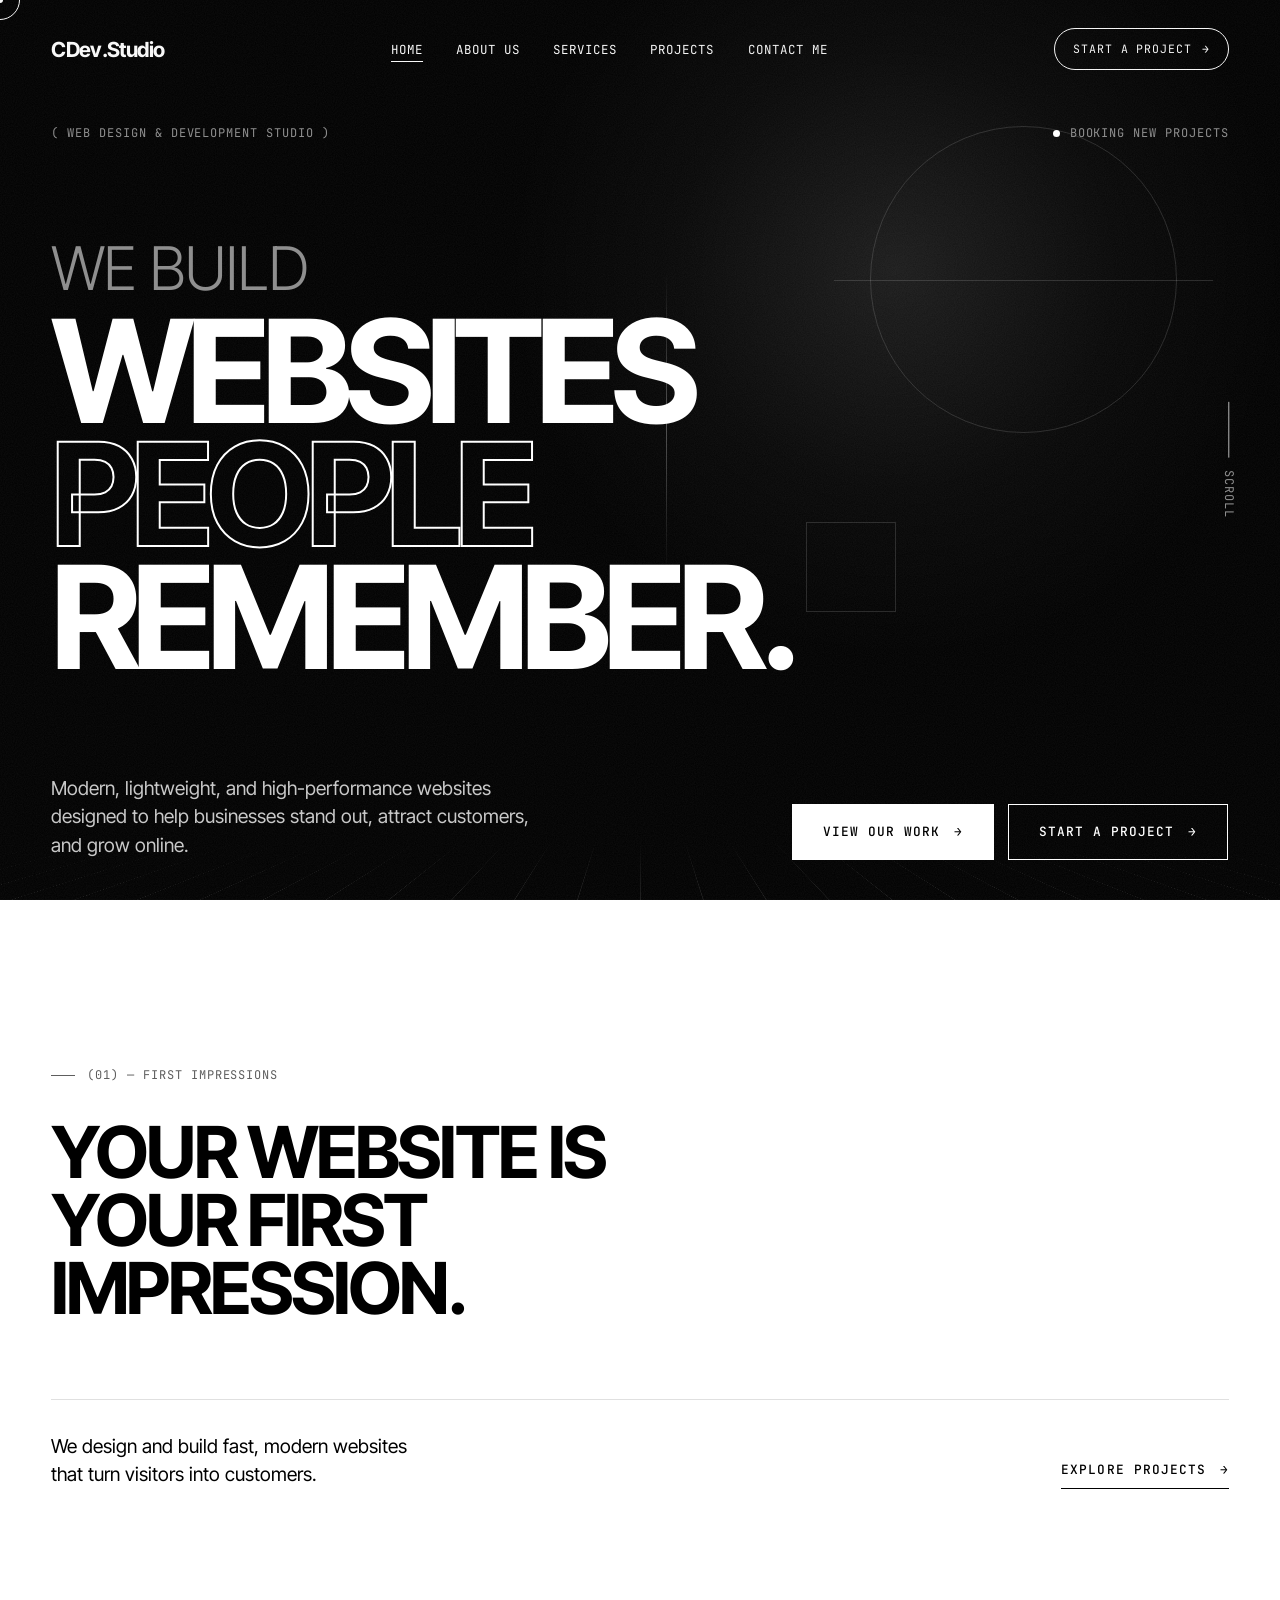
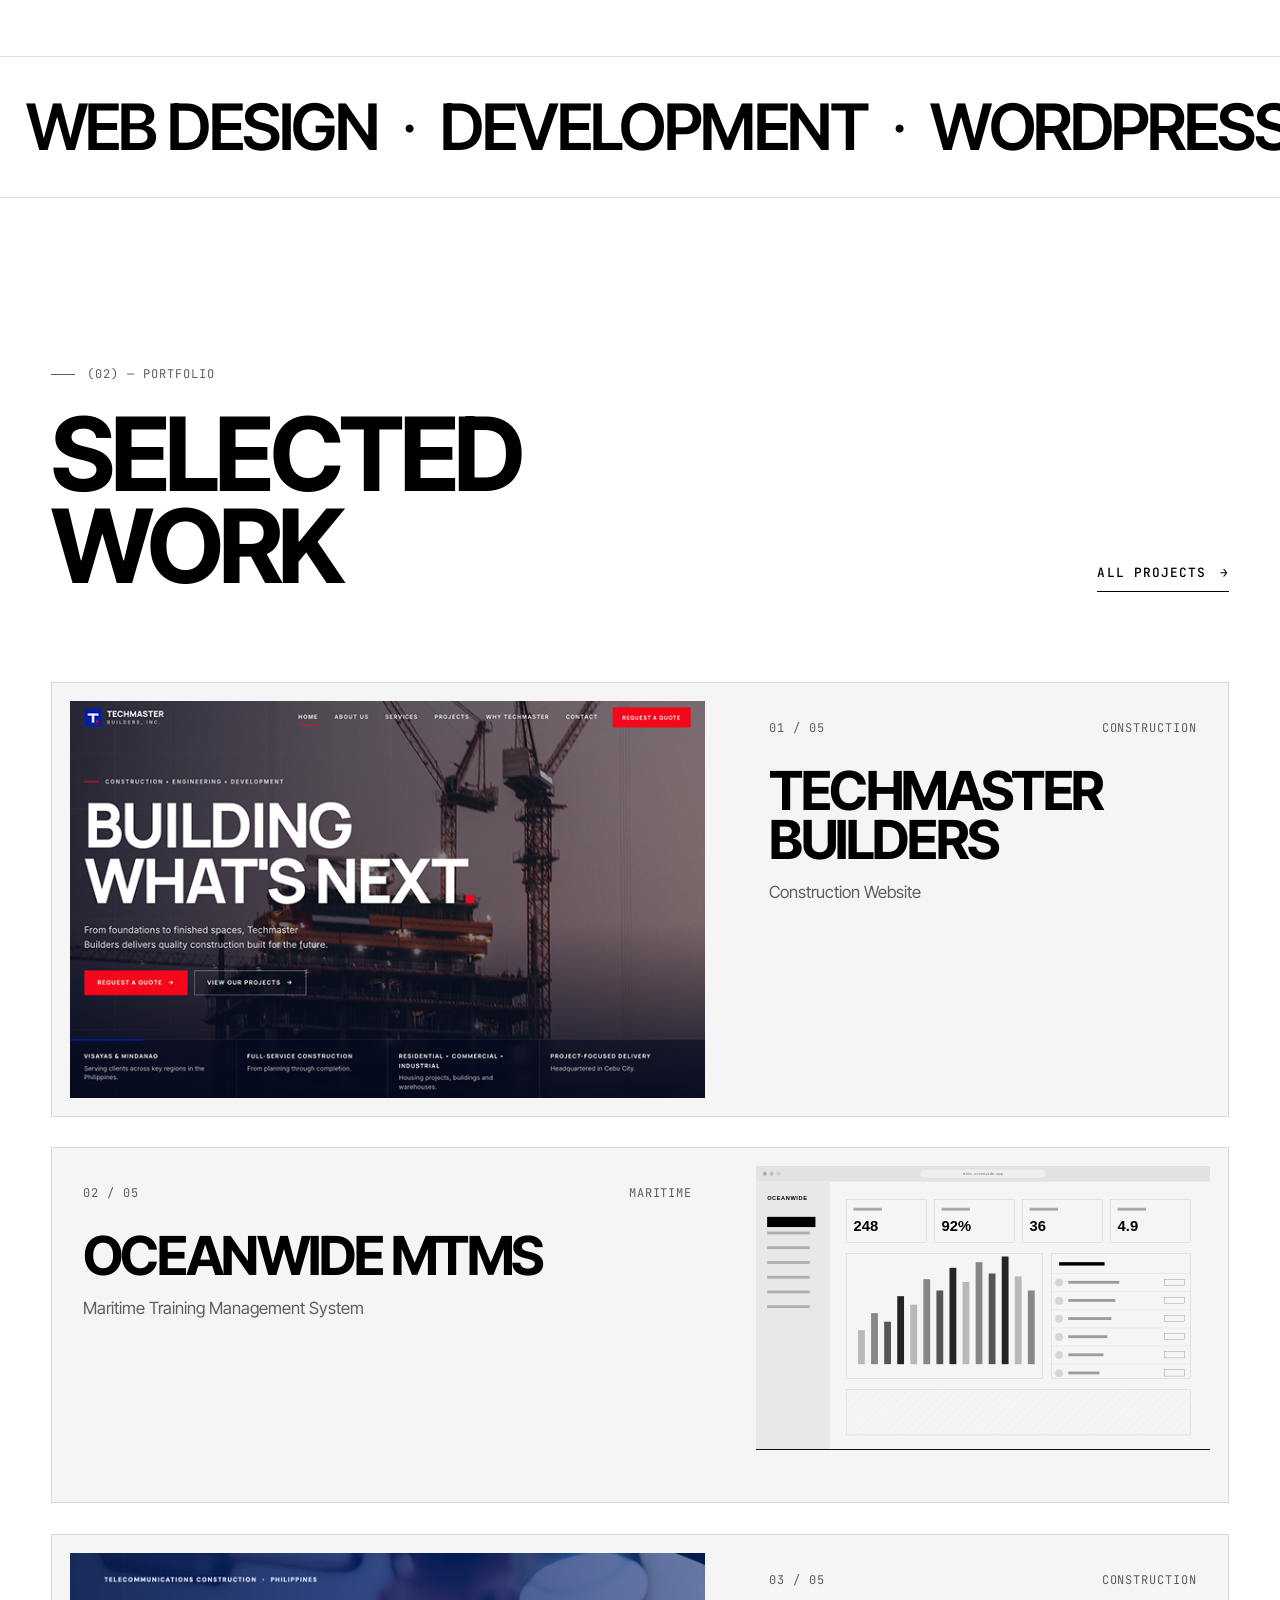
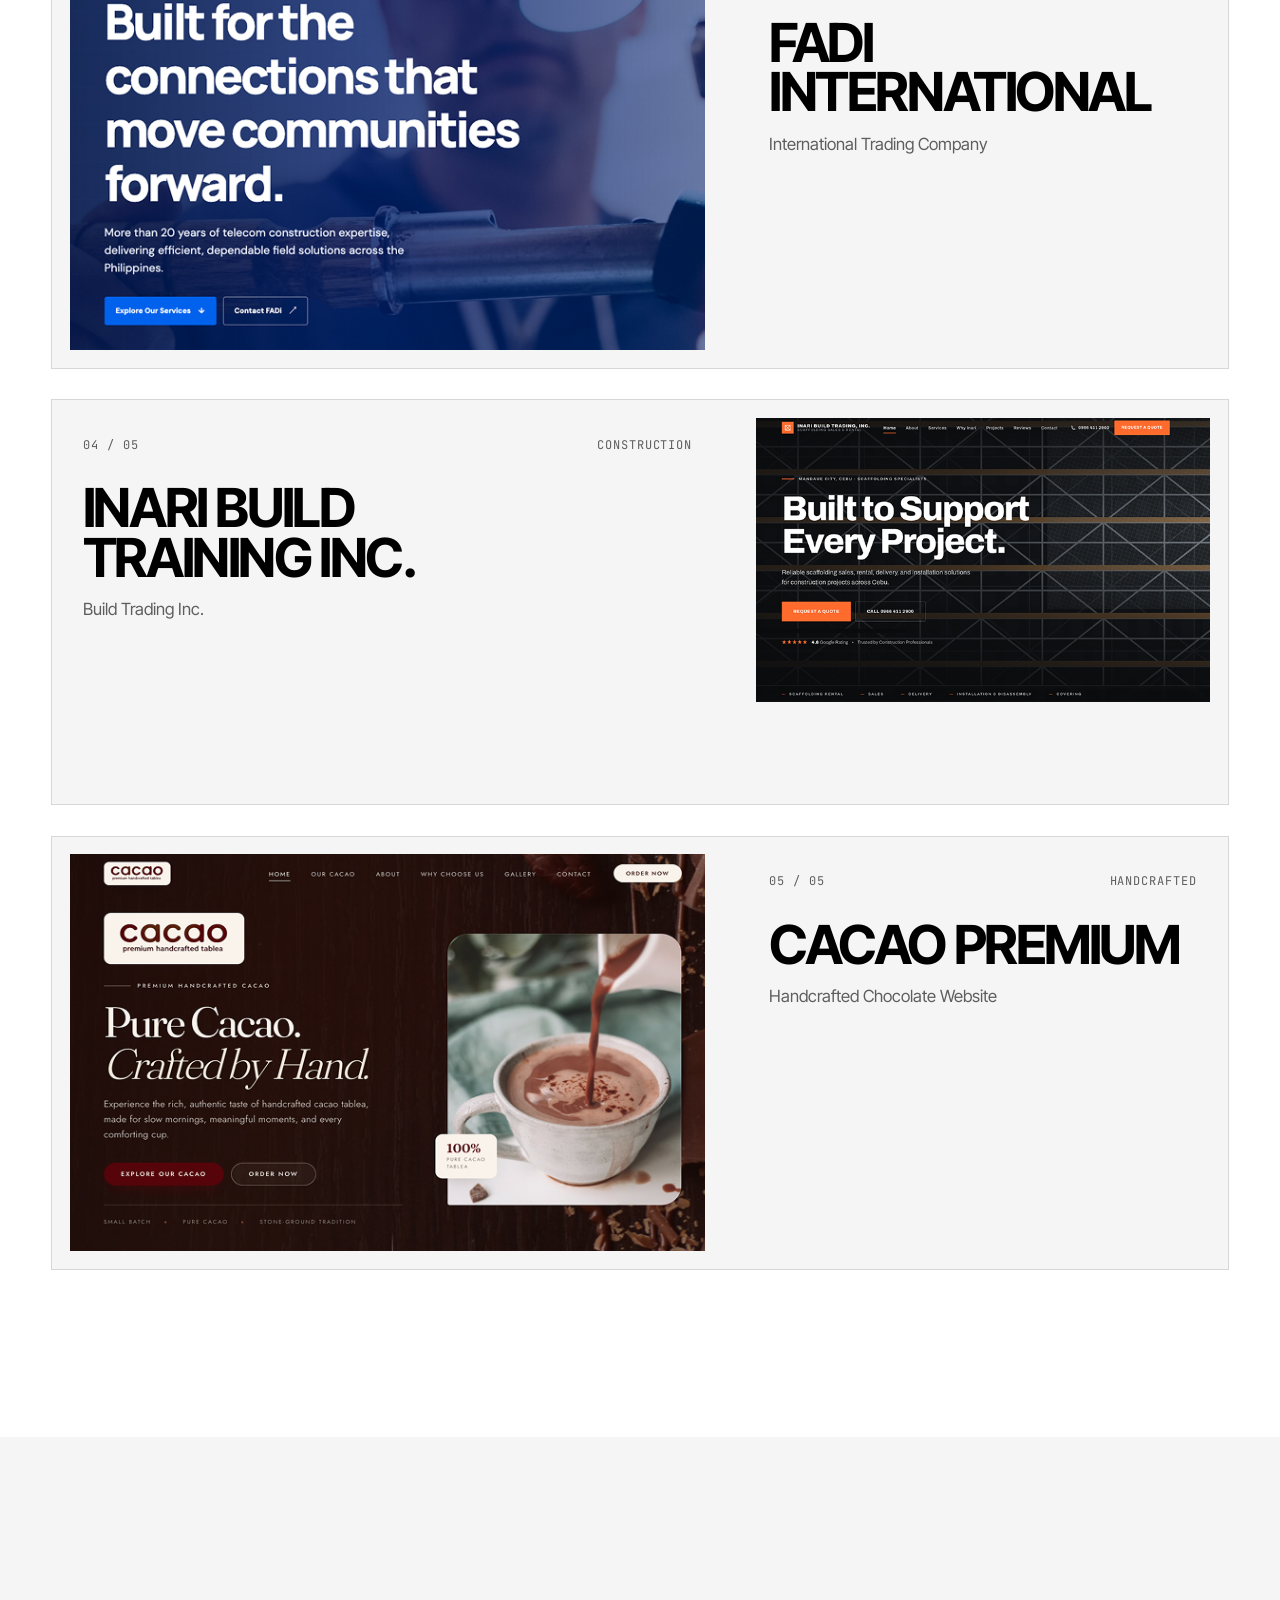
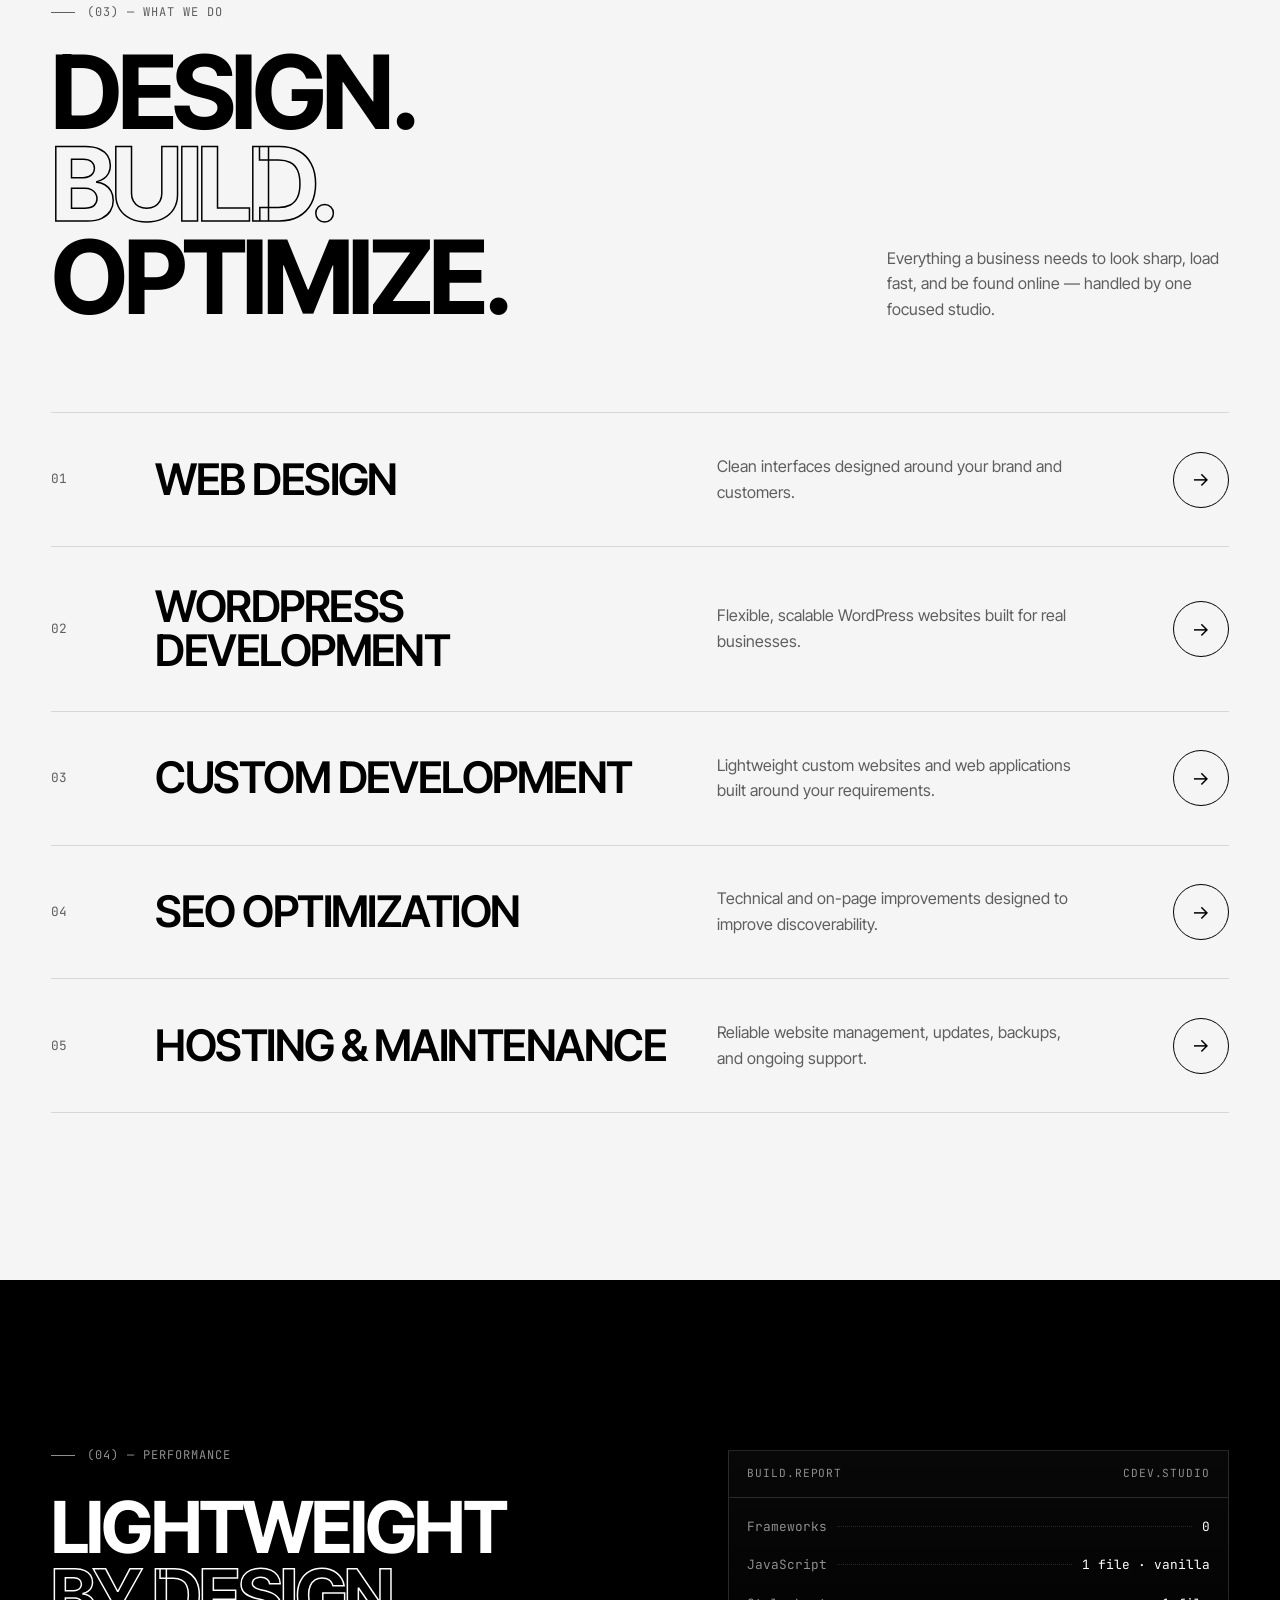
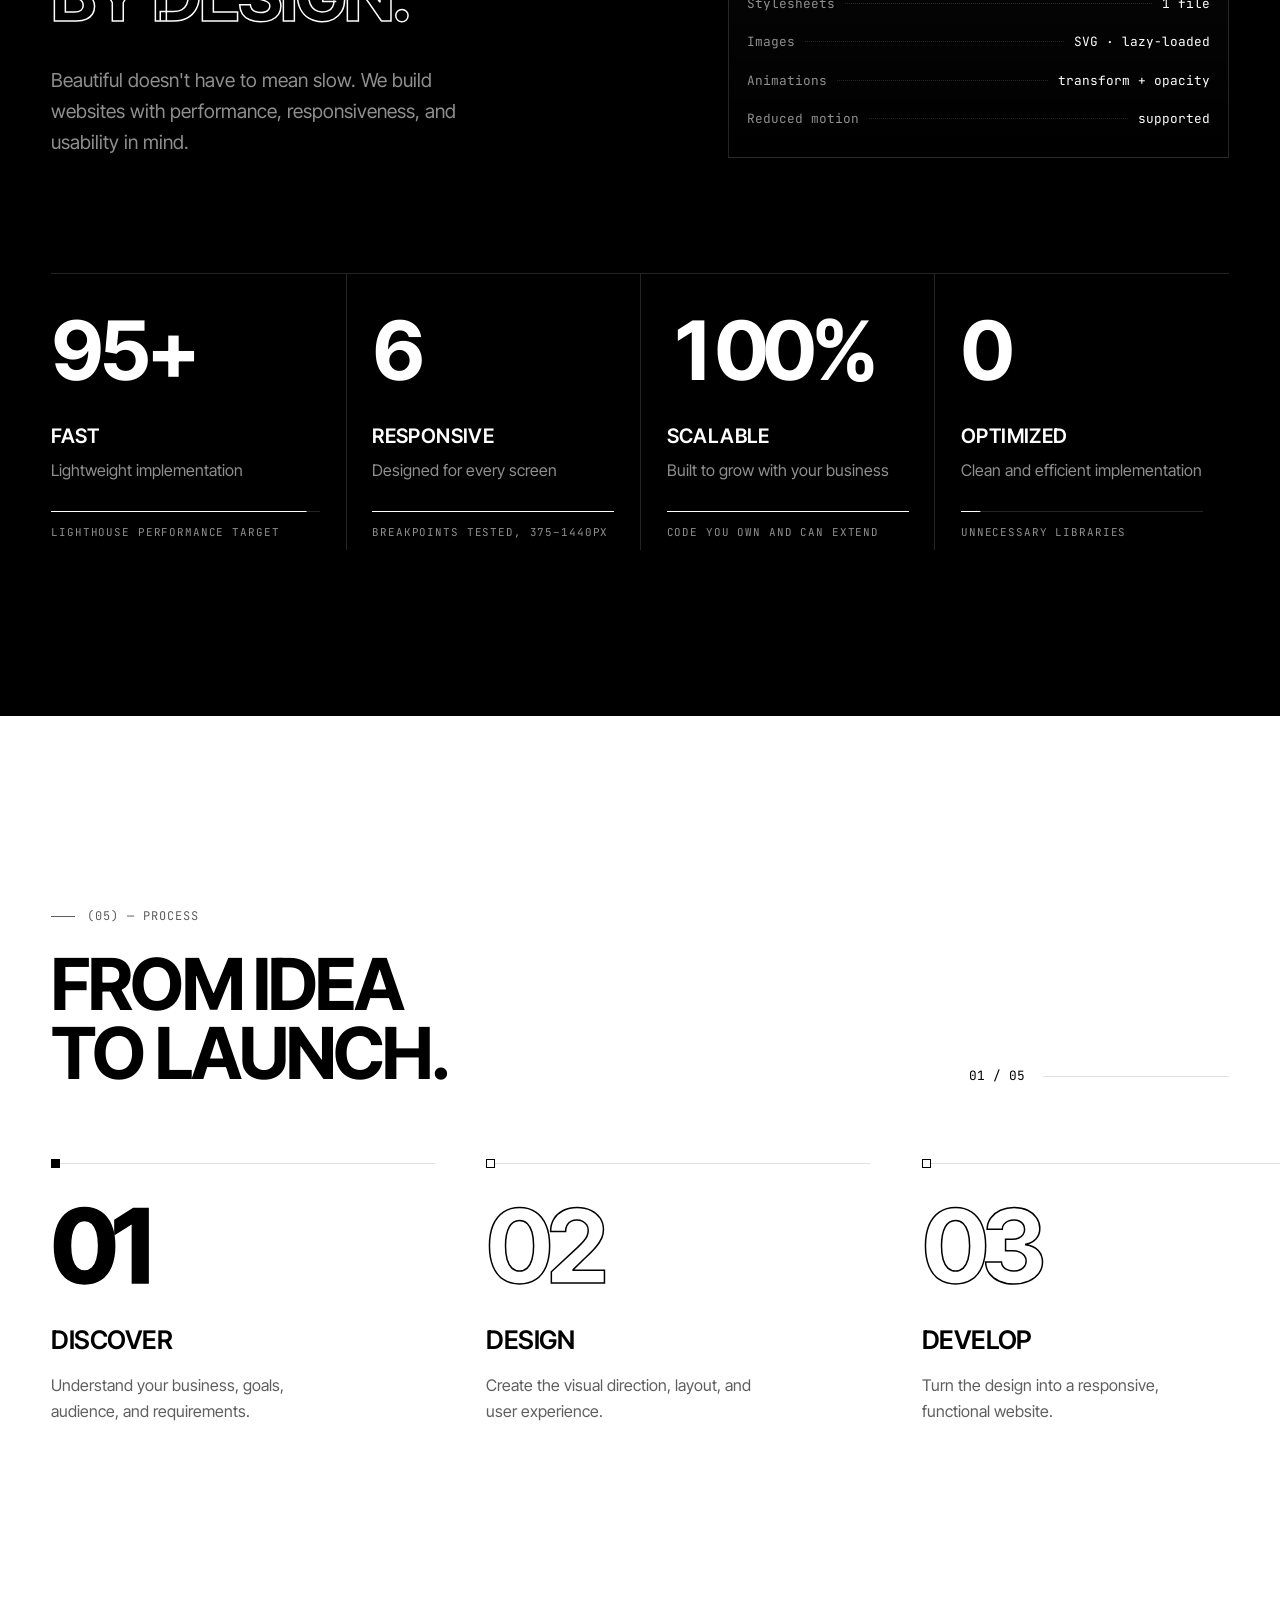
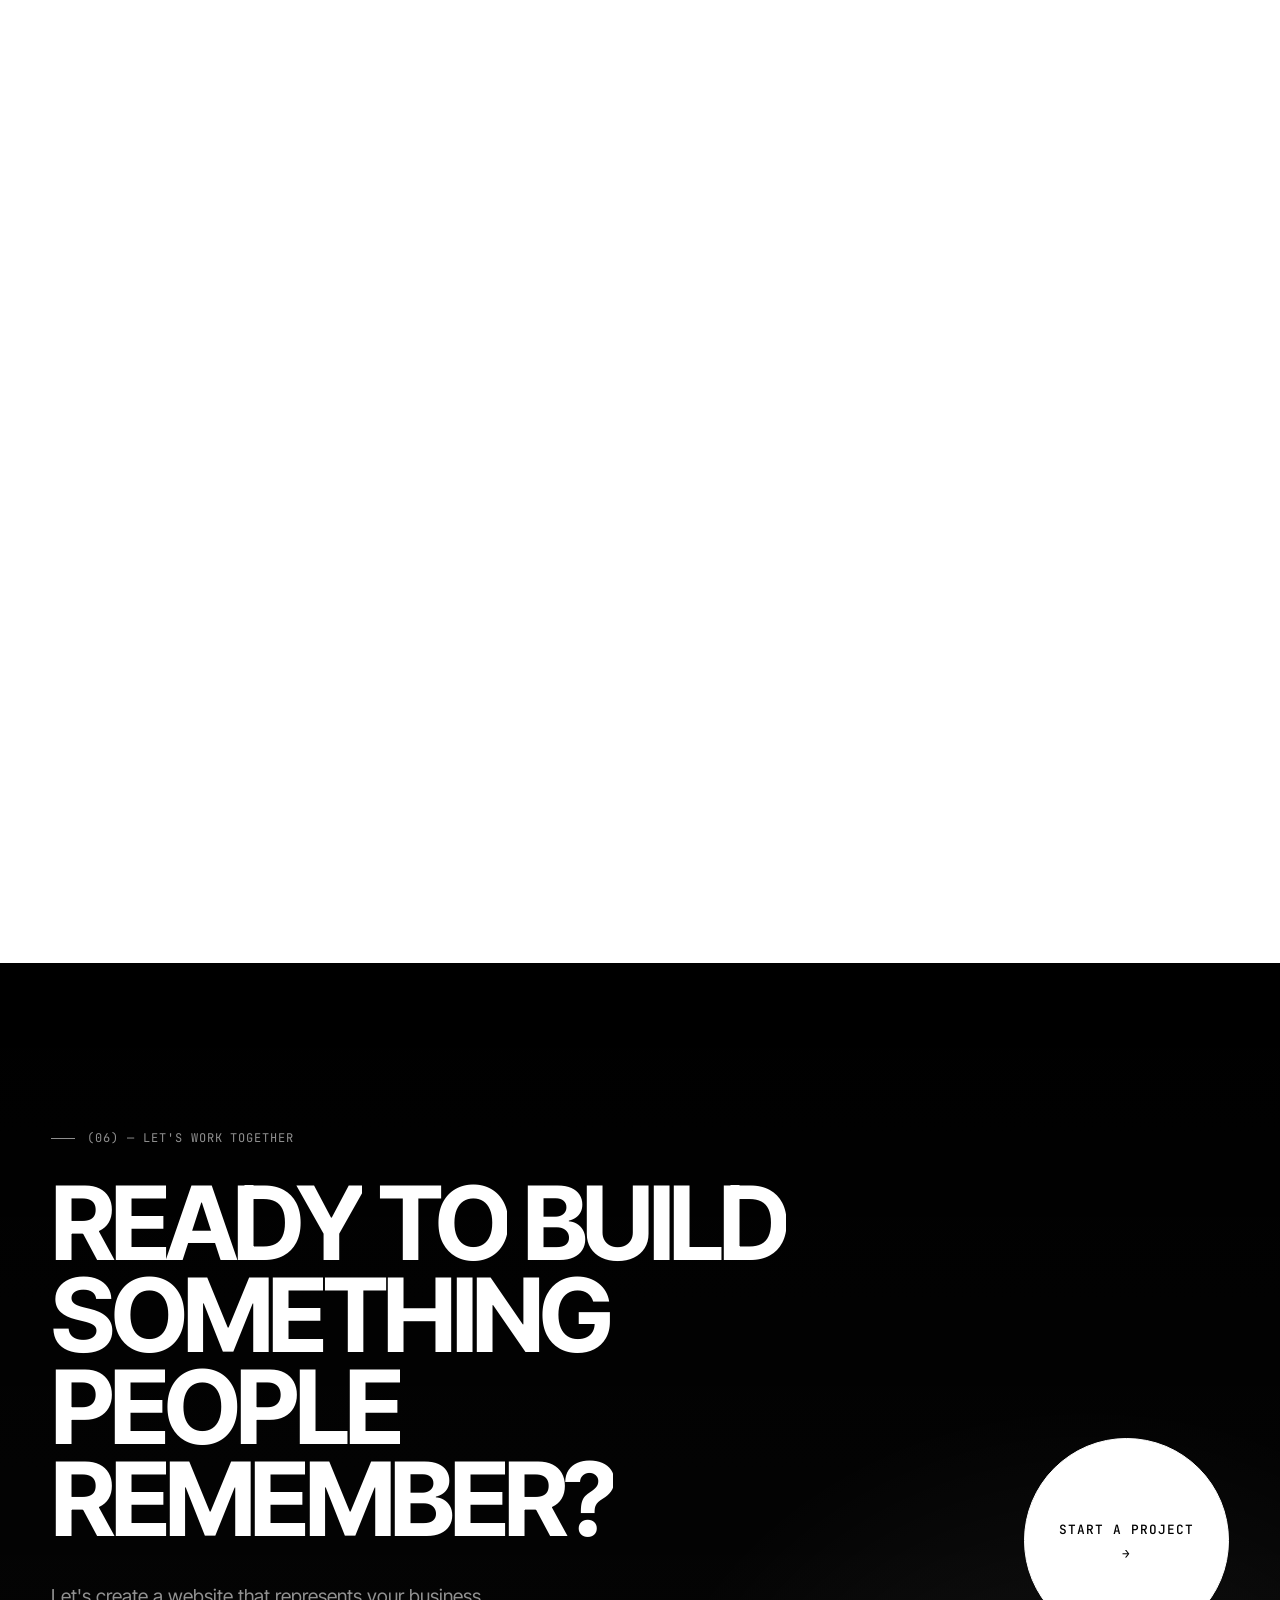
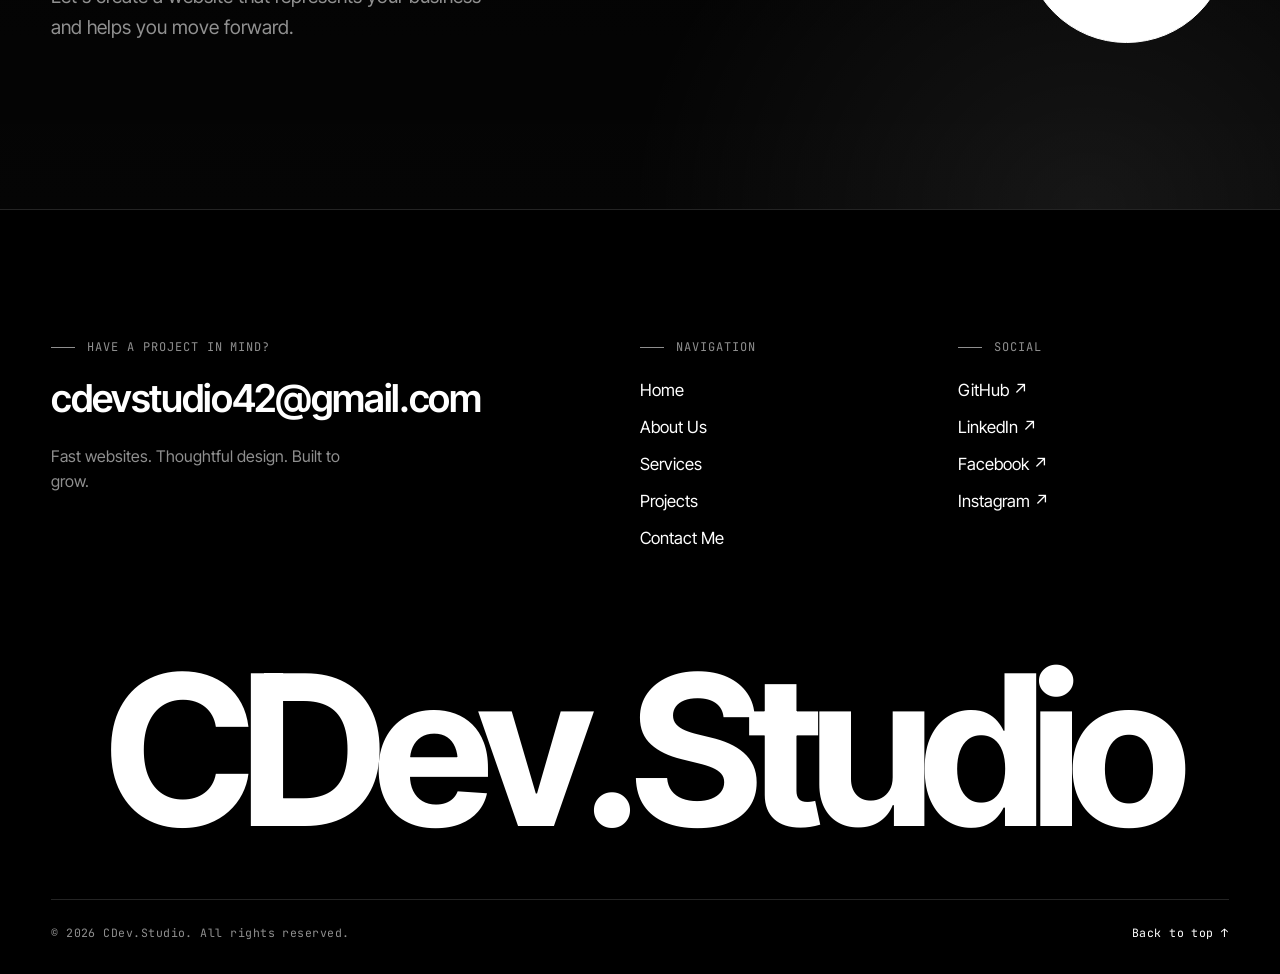
==== commit e66f2caf: "initial update" ====
--- a/index.html
+++ b/index.html
@@ -1,4 +1,4 @@
-<!DOCTYPE html>
+    <!DOCTYPE html>
 <html lang="en">
 <head>
     <meta charset="UTF-8">
@@ -156,7 +156,7 @@
                     <!-- Project 01 -->
                     <article class="work-card" data-cursor="project" data-reveal>
                         <div class="work-card__media">
-                            <img src="assets/images/techmaster.svg" alt="Techmaster Builders website homepage design" width="1600" height="1000" loading="lazy" decoding="async">
+                            <img src="assets/images/techmaster-img.jpg" alt="Techmaster Builders website homepage design" width="1600" height="1000" loading="lazy" decoding="async">
                         </div>
                         <div class="work-card__body">
                             <div>
@@ -166,7 +166,7 @@
                             </div>
                             <div class="work-card__reveal">
                                 <dl class="work-card__meta">
-                                    <div><dt>Services</dt><dd>Web Design, WordPress, SEO</dd></div>
+                                    <div><dt>Services</dt><dd>Web Design, SEO</dd></div>
                                     <div><dt>Year</dt><dd>2025</dd></div>
                                 </dl>
                                 <span class="work-card__cta">View project <span class="arrow" aria-hidden="true"><span>→</span><span>→</span></span></span>
@@ -187,7 +187,7 @@
                             </div>
                             <div class="work-card__reveal">
                                 <dl class="work-card__meta">
-                                    <div><dt>Services</dt><dd>UX Design, Custom Web App</dd></div>
+                                    <div><dt>Services</dt><dd>PHP, SQL, Custom Web App</dd></div>
                                     <div><dt>Year</dt><dd>2025</dd></div>
                                 </dl>
                                 <span class="work-card__cta">View project <span class="arrow" aria-hidden="true"><span>→</span><span>→</span></span></span>
@@ -198,13 +198,13 @@
                     <!-- Project 03 -->
                     <article class="work-card" data-cursor="project" data-reveal>
                         <div class="work-card__media">
-                            <img src="assets/images/cdev-portfolio.svg" alt="CDev creative developer portfolio design" width="1600" height="1000" loading="lazy" decoding="async">
+                            <img src="assets/images/fadi-international-img.jpg" alt="Fadi International website design" width="1600" height="1000" loading="lazy" decoding="async">
                         </div>
                         <div class="work-card__body">
                             <div>
-                                <div class="work-card__top mono"><span>03 / 05</span><span>Portfolio</span></div>
-                                <h3 class="work-card__title" style="margin-top:28px"><a href="projects.html#cdev-portfolio">CDev Portfolio</a></h3>
-                                <p class="work-card__industry">Creative Developer Portfolio</p>
+                                <div class="work-card__top mono"><span>03 / 05</span><span>Construction</span></div>
+                                <h3 class="work-card__title" style="margin-top:28px"><a href="projects.html#fadi-international">Fadi International</a></h3>
+                                <p class="work-card__industry">International Trading Company</p>
                             </div>
                             <div class="work-card__reveal">
                                 <dl class="work-card__meta">
@@ -219,13 +219,13 @@
                     <!-- Project 04 -->
                     <article class="work-card" data-cursor="project" data-reveal>
                         <div class="work-card__media">
-                            <img src="assets/images/northline.svg" alt="Northline Coffee Co. website design" width="1600" height="1000" loading="lazy" decoding="async">
+                            <img src="assets/images/inari-build-img.jpg" alt="Inari Build website design" width="1600" height="1000" loading="lazy" decoding="async">
                         </div>
                         <div class="work-card__body">
                             <div>
-                                <div class="work-card__top mono"><span>04 / 05</span><span>Hospitality</span></div>
-                                <h3 class="work-card__title" style="margin-top:28px"><a href="projects.html#northline">Northline Coffee Co.</a></h3>
-                                <p class="work-card__industry">Coffee Roaster &amp; Online Shop</p>
+                                <div class="work-card__top mono"><span>04 / 05</span><span>Construction</span></div>
+                                <h3 class="work-card__title" style="margin-top:28px"><a href="projects.html#inari-build">Inari Build <br> Training Inc.</a></h3>
+                                <p class="work-card__industry">Build Trading Inc. </p>
                             </div>
                             <div class="work-card__reveal">
                                 <dl class="work-card__meta">
@@ -240,17 +240,17 @@
                     <!-- Project 05 -->
                     <article class="work-card" data-cursor="project" data-reveal>
                         <div class="work-card__media">
-                            <img src="assets/images/atlas.svg" alt="Atlas Legal Partners website design" width="1600" height="1000" loading="lazy" decoding="async">
+                            <img src="assets/images/cacao-premium-img.jpg" alt="Cacao Premium Handcrafted website design" width="1600" height="1000" loading="lazy" decoding="async">
                         </div>
                         <div class="work-card__body">
                             <div>
-                                <div class="work-card__top mono"><span>05 / 05</span><span>Legal</span></div>
-                                <h3 class="work-card__title" style="margin-top:28px"><a href="projects.html#atlas">Atlas Legal Partners</a></h3>
-                                <p class="work-card__industry">Law Firm Website</p>
+                                <div class="work-card__top mono"><span>05 / 05</span><span>Handcrafted</span></div>
+                                <h3 class="work-card__title" style="margin-top:28px"><a href="projects.html#atlas">Cacao Premium</a></h3>
+                                <p class="work-card__industry">Handcrafted Chocolate Website</p>
                             </div>
                             <div class="work-card__reveal">
                                 <dl class="work-card__meta">
-                                    <div><dt>Services</dt><dd>WordPress, SEO, Maintenance</dd></div>
+                                    <div><dt>Services</dt><dd>Front-end, SEO, Maintenance</dd></div>
                                     <div><dt>Year</dt><dd>2026</dd></div>
                                 </dl>
                                 <span class="work-card__cta">View project <span class="arrow" aria-hidden="true"><span>→</span><span>→</span></span></span>
@@ -445,7 +445,7 @@
             <div class="footer__top">
                 <div class="footer__intro">
                     <p class="eyebrow">Have a project in mind?</p>
-                    <a href="mailto:hello@cdev.studio" class="footer__email link-underline">hello@cdev.studio</a>
+                    <a href="mailto:cdevstudio42@gmail.com" class="footer__email link-underline">cdevstudio42@gmail.com</a>
                     <p class="footer__tagline">Fast websites. Thoughtful design. Built to grow.</p>
                 </div>
                 <nav class="footer__col" aria-label="Footer">
@@ -471,7 +471,6 @@
             <a href="index.html" class="footer__wordmark" data-split="chars" data-proximity aria-label="CDev.Studio — Home">CDev.Studio</a>
             <div class="footer__bottom">
                 <p>© 2026 CDev.Studio. All rights reserved.</p>
-                <p>Hand-built with HTML, CSS &amp; JavaScript.</p>
                 <a href="#main" class="link-underline" data-back-top>Back to top ↑</a>
             </div>
         </div>
--- a/css/style.css
+++ b/css/style.css
@@ -706,6 +706,7 @@
 
 /* Marquee */
 .marquee {
+    --marquee-duration: 48s;
     position: relative;
     overflow: hidden;
     padding-block: clamp(22px, 3vw, 40px);
@@ -717,10 +718,14 @@
 .marquee__track {
     display: flex;
     width: max-content;
-    animation: marquee 48s linear infinite;
+    animation: marquee var(--marquee-duration) linear infinite;
 }
 .marquee--reverse .marquee__track { animation-direction: reverse; }
-.marquee:hover .marquee__track { animation-play-state: paused; }
+/* Only pause where there is a real pointer. On touch, a tap or a scroll that
+   starts on the marquee latches :hover and leaves it paused for good. */
+@media (hover: hover) and (pointer: fine) {
+    .marquee:hover .marquee__track { animation-play-state: paused; }
+}
 .marquee__group {
     display: flex;
     flex-shrink: 0;
@@ -2127,6 +2132,9 @@
 
 @media (max-width: 1024px) {
     :root { --nav-h: 72px; }
+
+    /* Keep the scroll speed roughly constant as the track shrinks. */
+    .marquee { --marquee-duration: 36s; }
     .nav, .nav__cta { display: none; }
     .burger { display: block; }
 
@@ -2175,6 +2183,7 @@
 
 @media (max-width: 768px) {
     :root { --section-y: clamp(80px, 16vw, 120px); }
+    .marquee { --marquee-duration: 30s; }
     .section-head { grid-template-columns: 1fr; }
     .hero__meta .mono:first-child { display: none; }
 
@@ -2211,6 +2220,7 @@
 }
 
 @media (max-width: 480px) {
+    .marquee { --marquee-duration: 26s; }
     .hero__actions { flex-direction: column; }
     .hero__actions .btn { width: 100%; }
     .hero__title .line:first-child { font-size: 0.5em; }
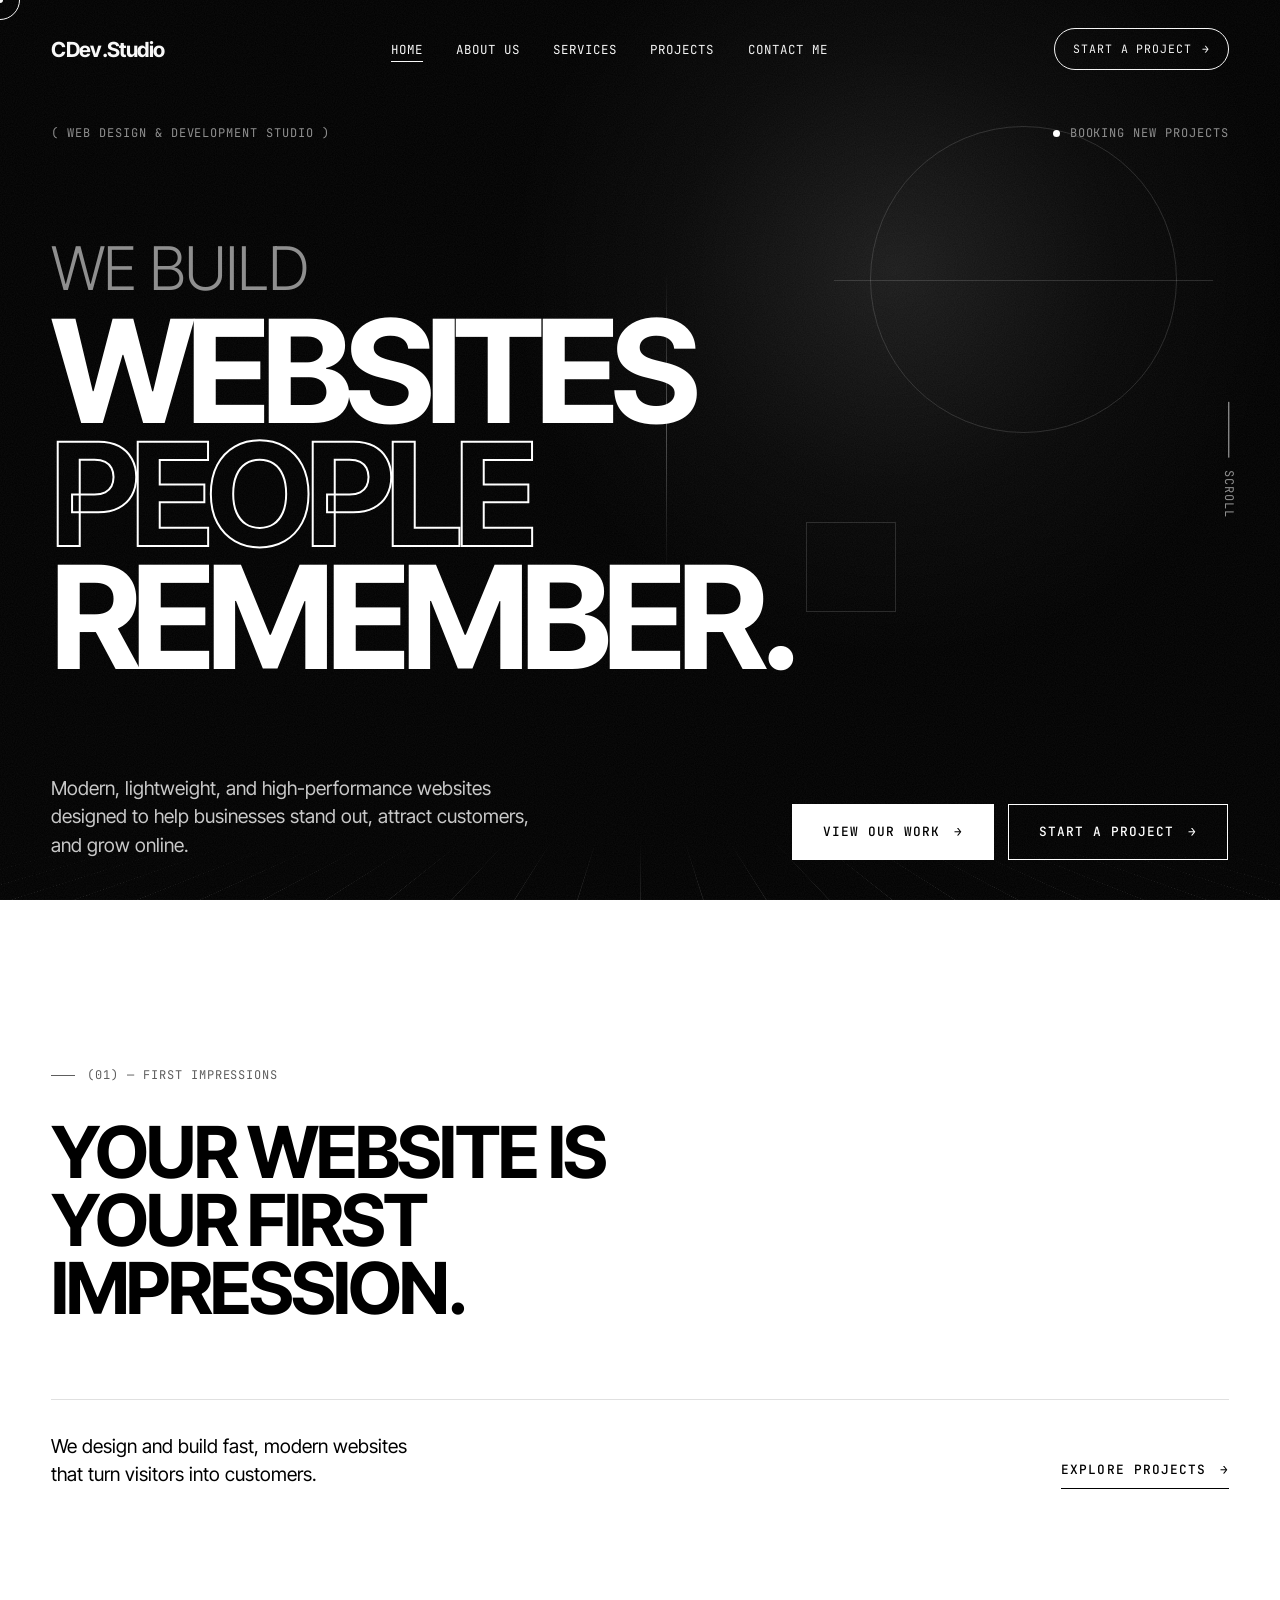
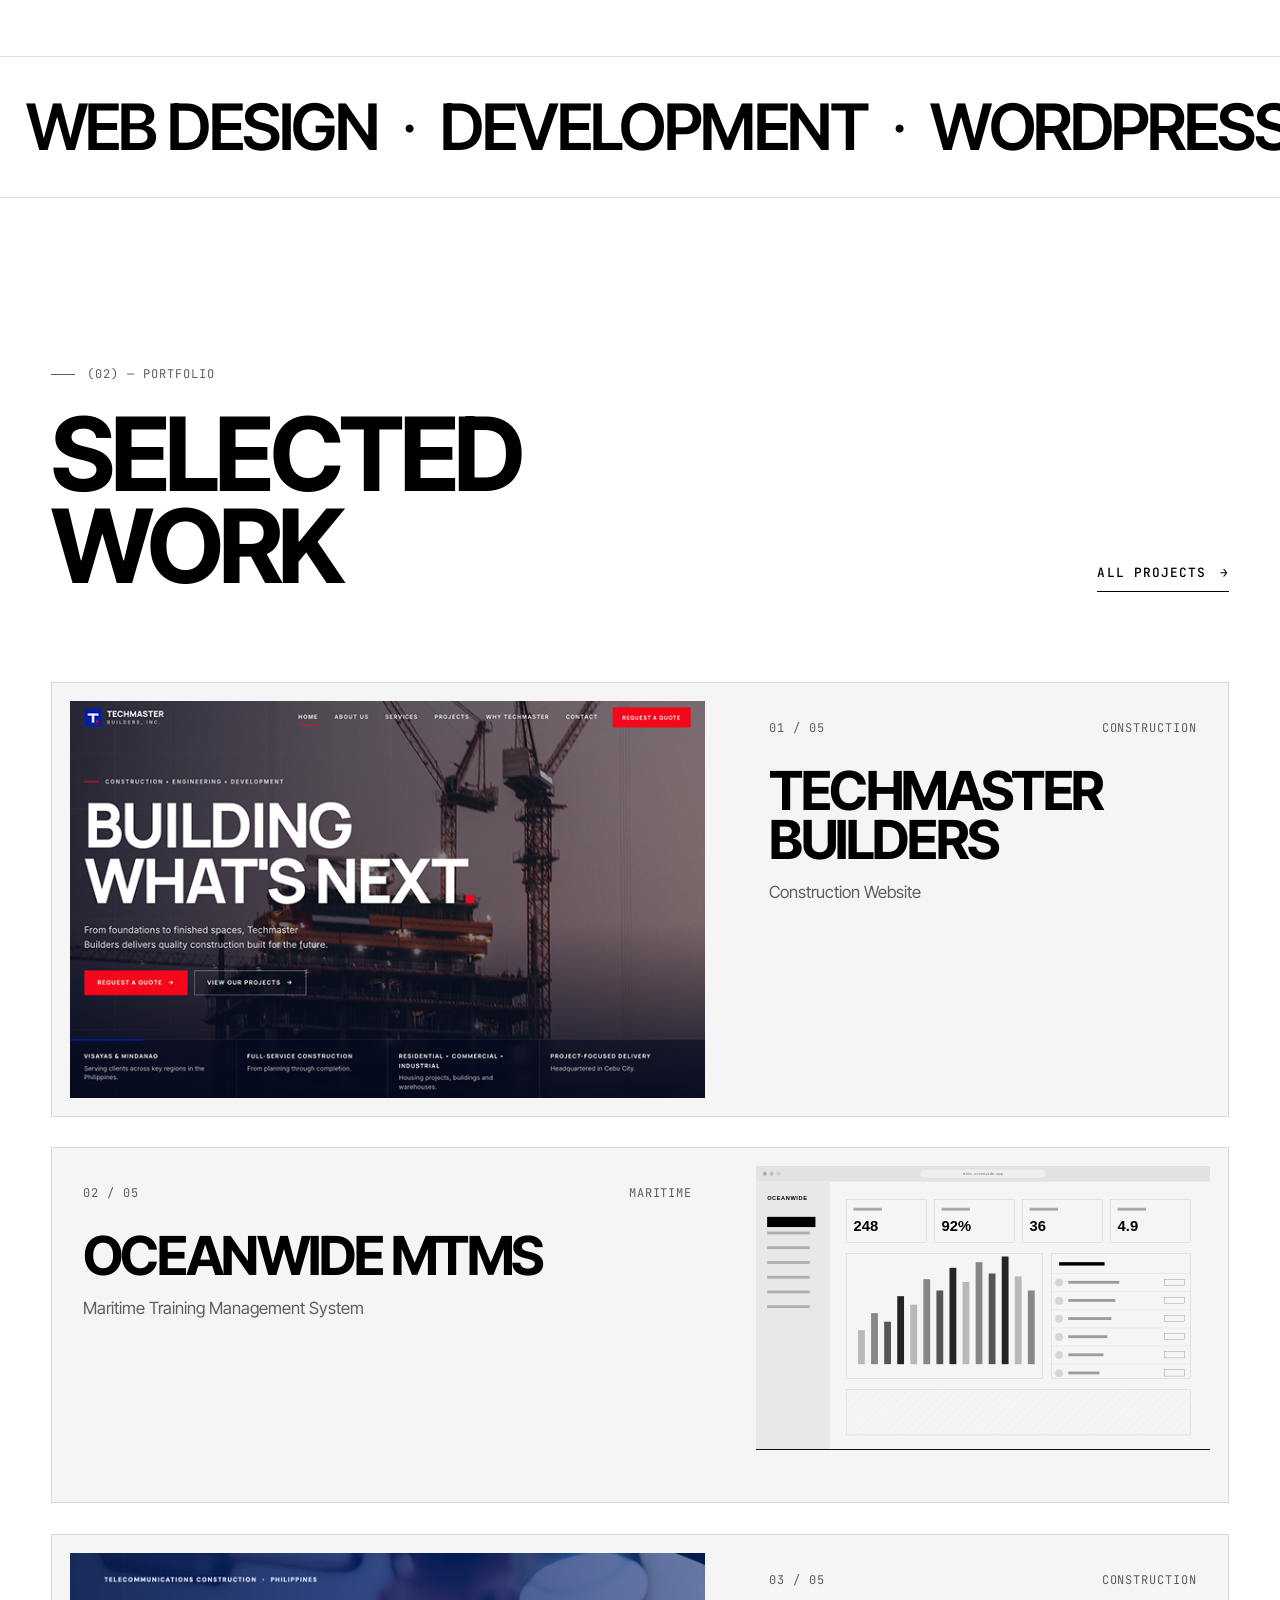
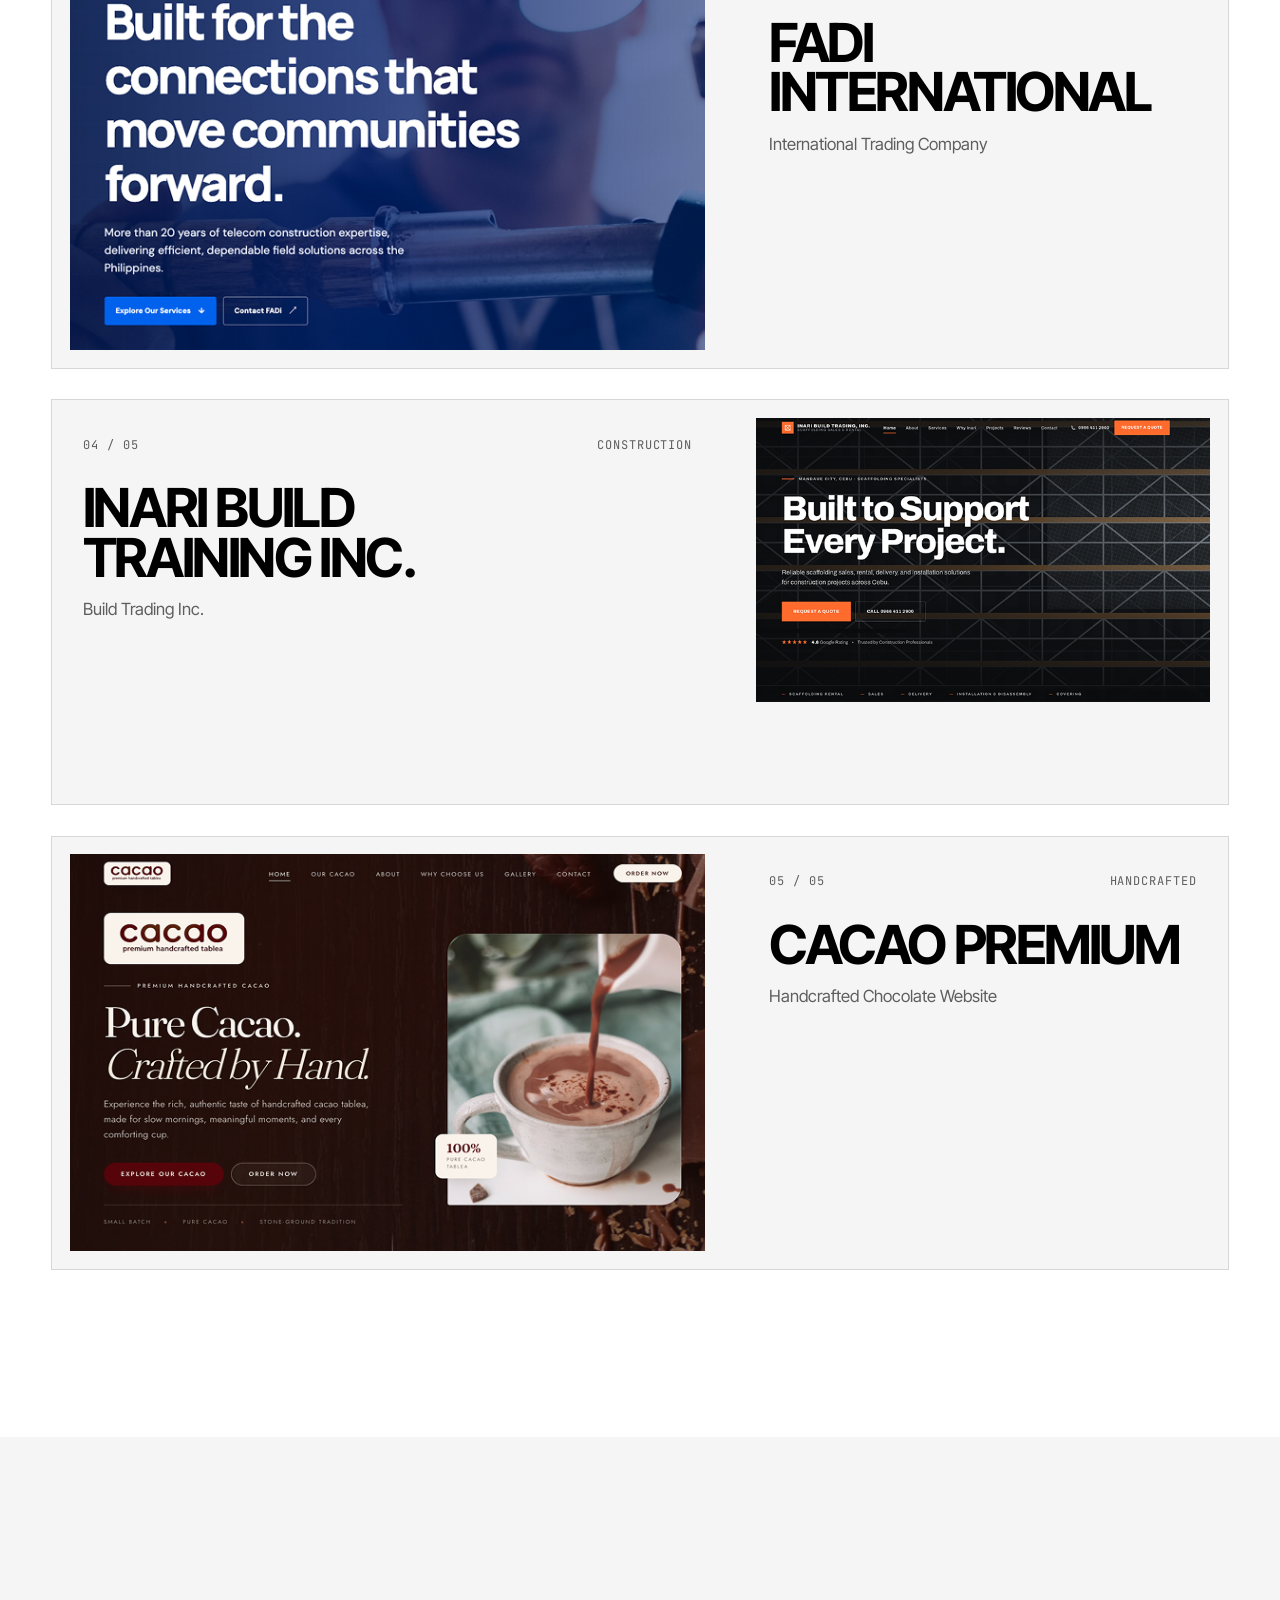
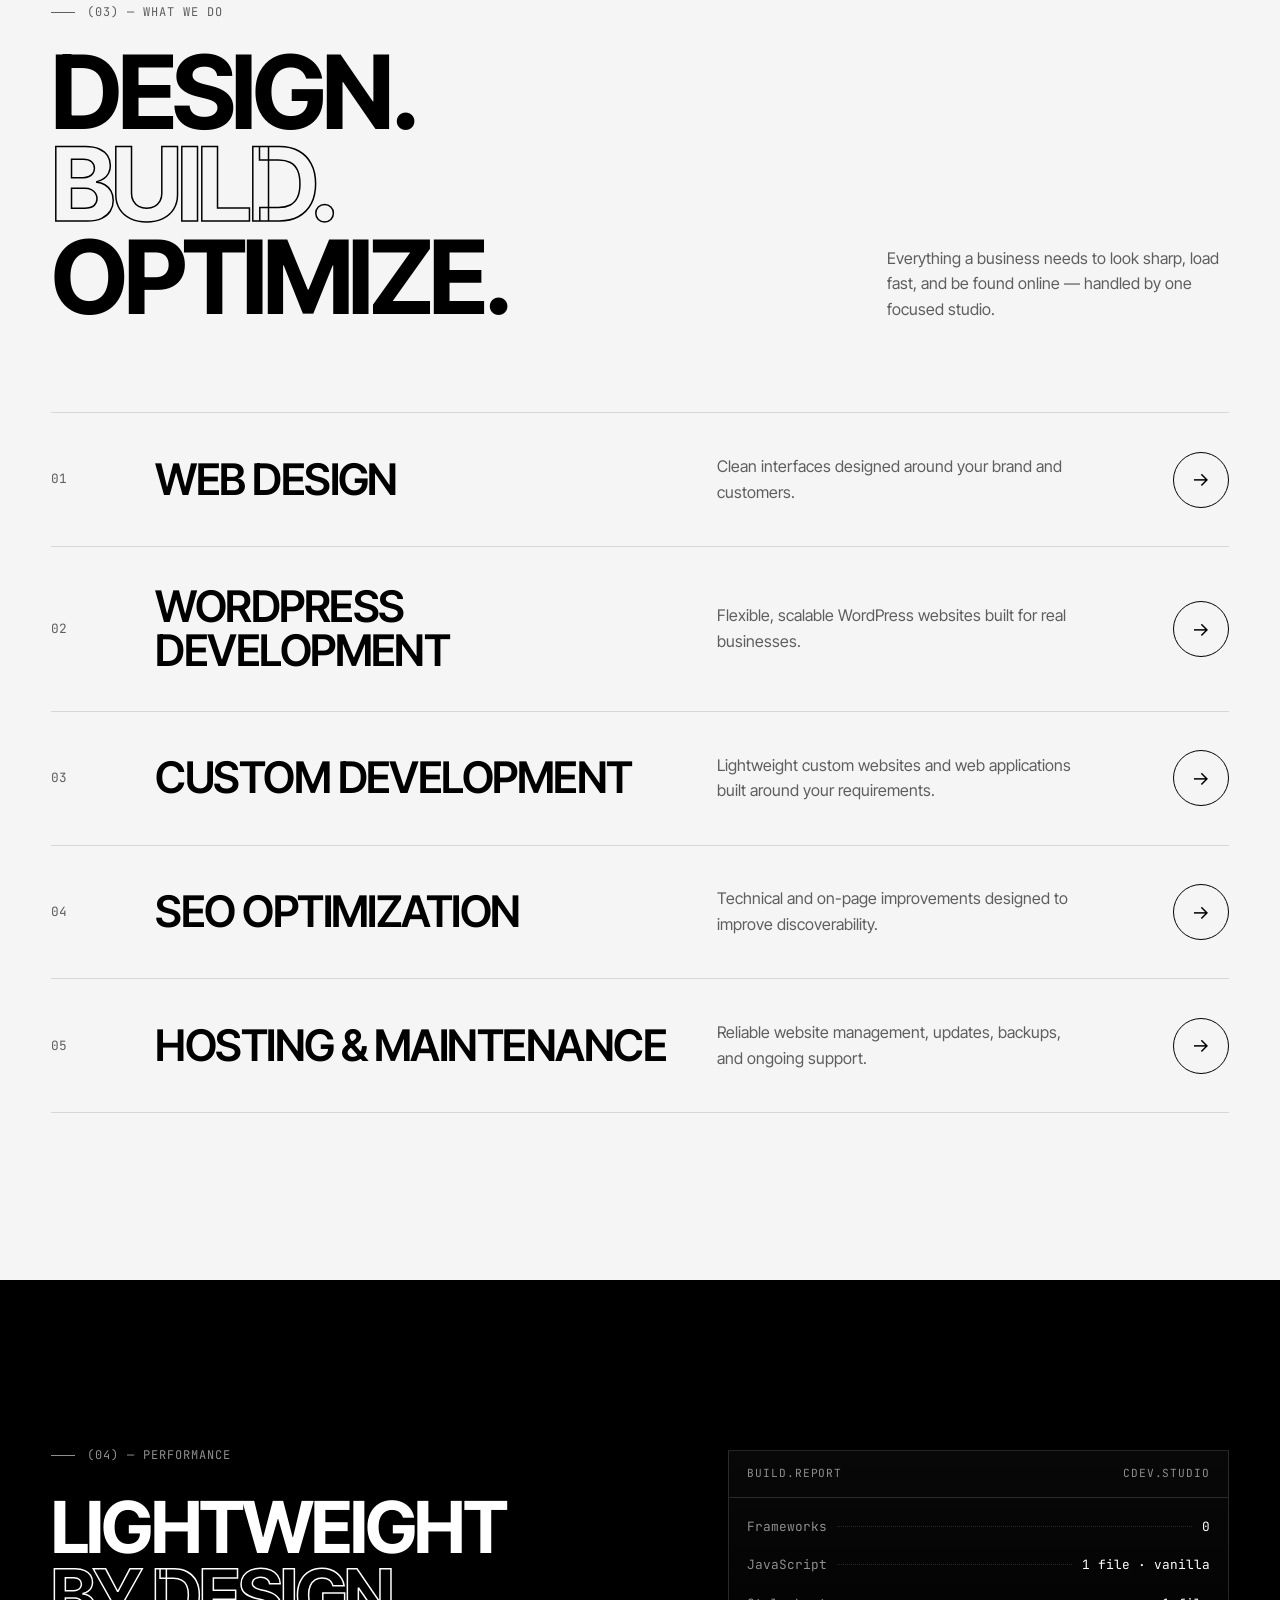
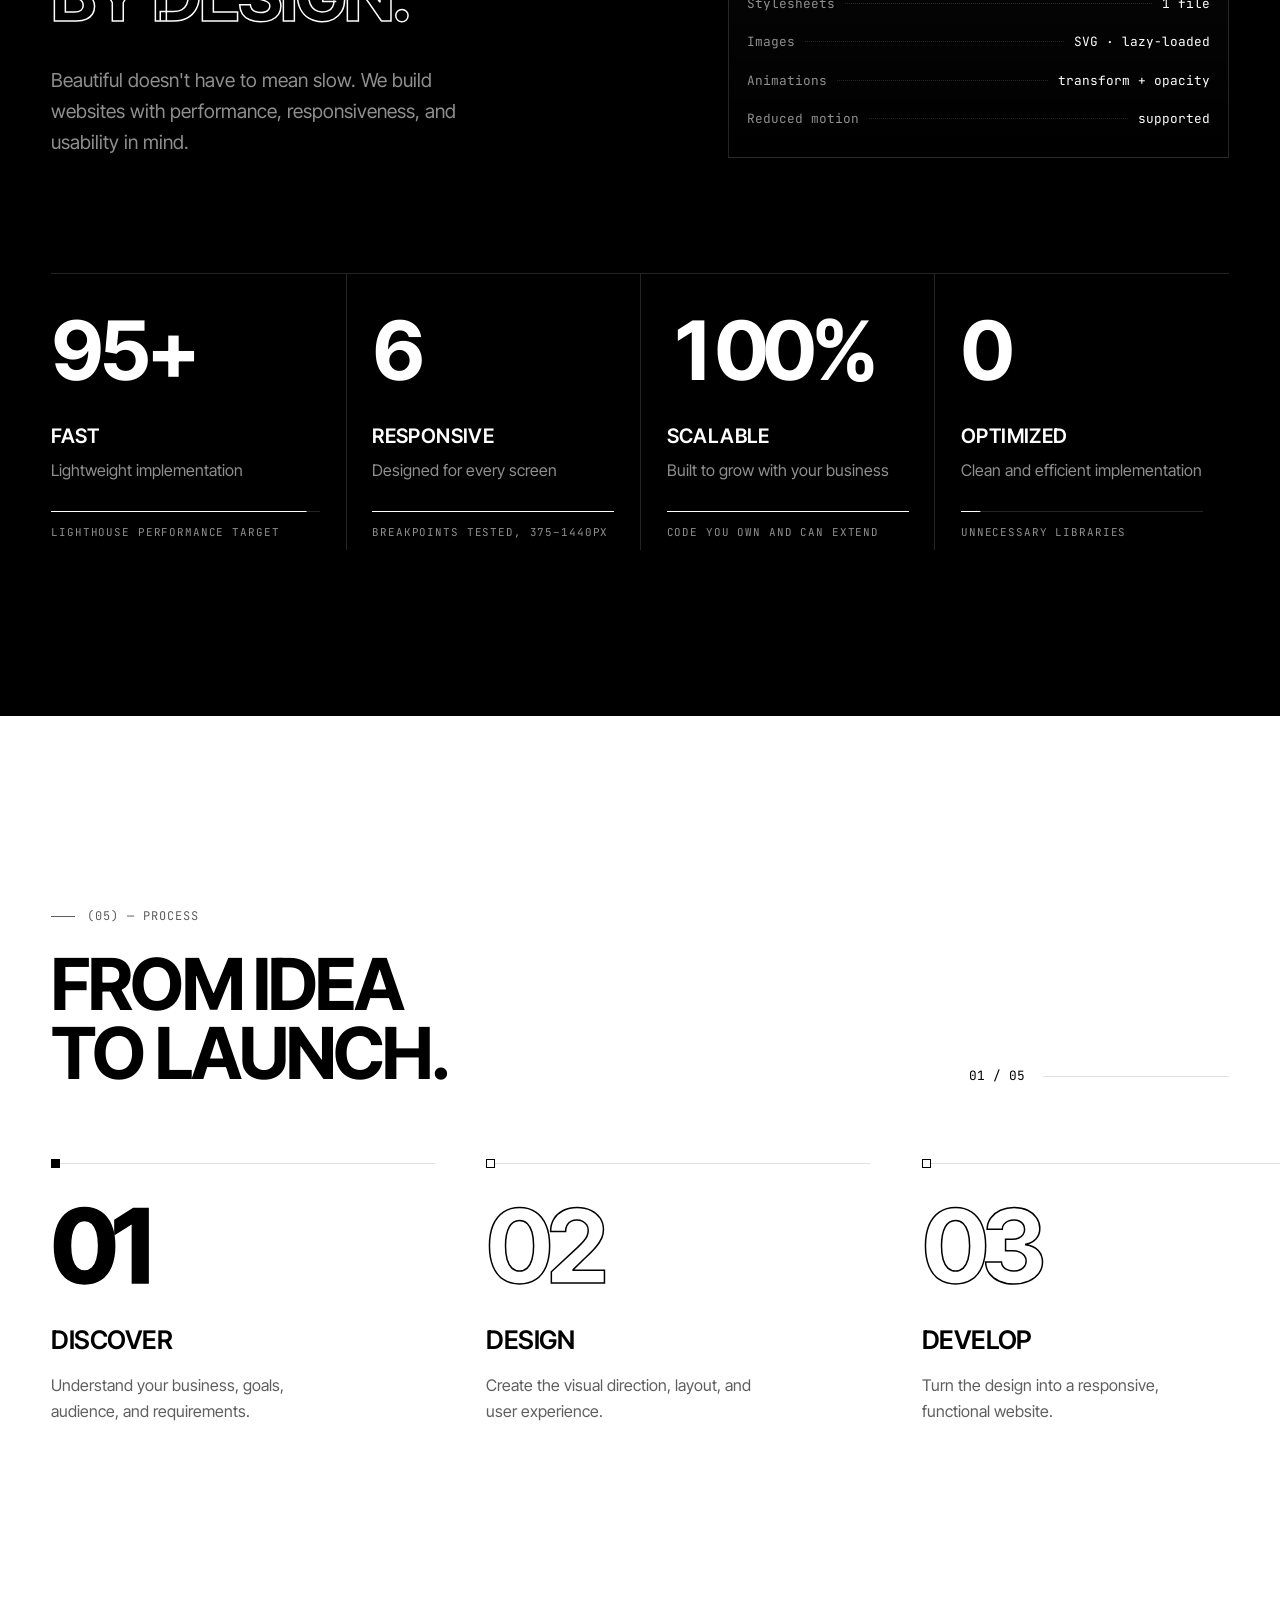
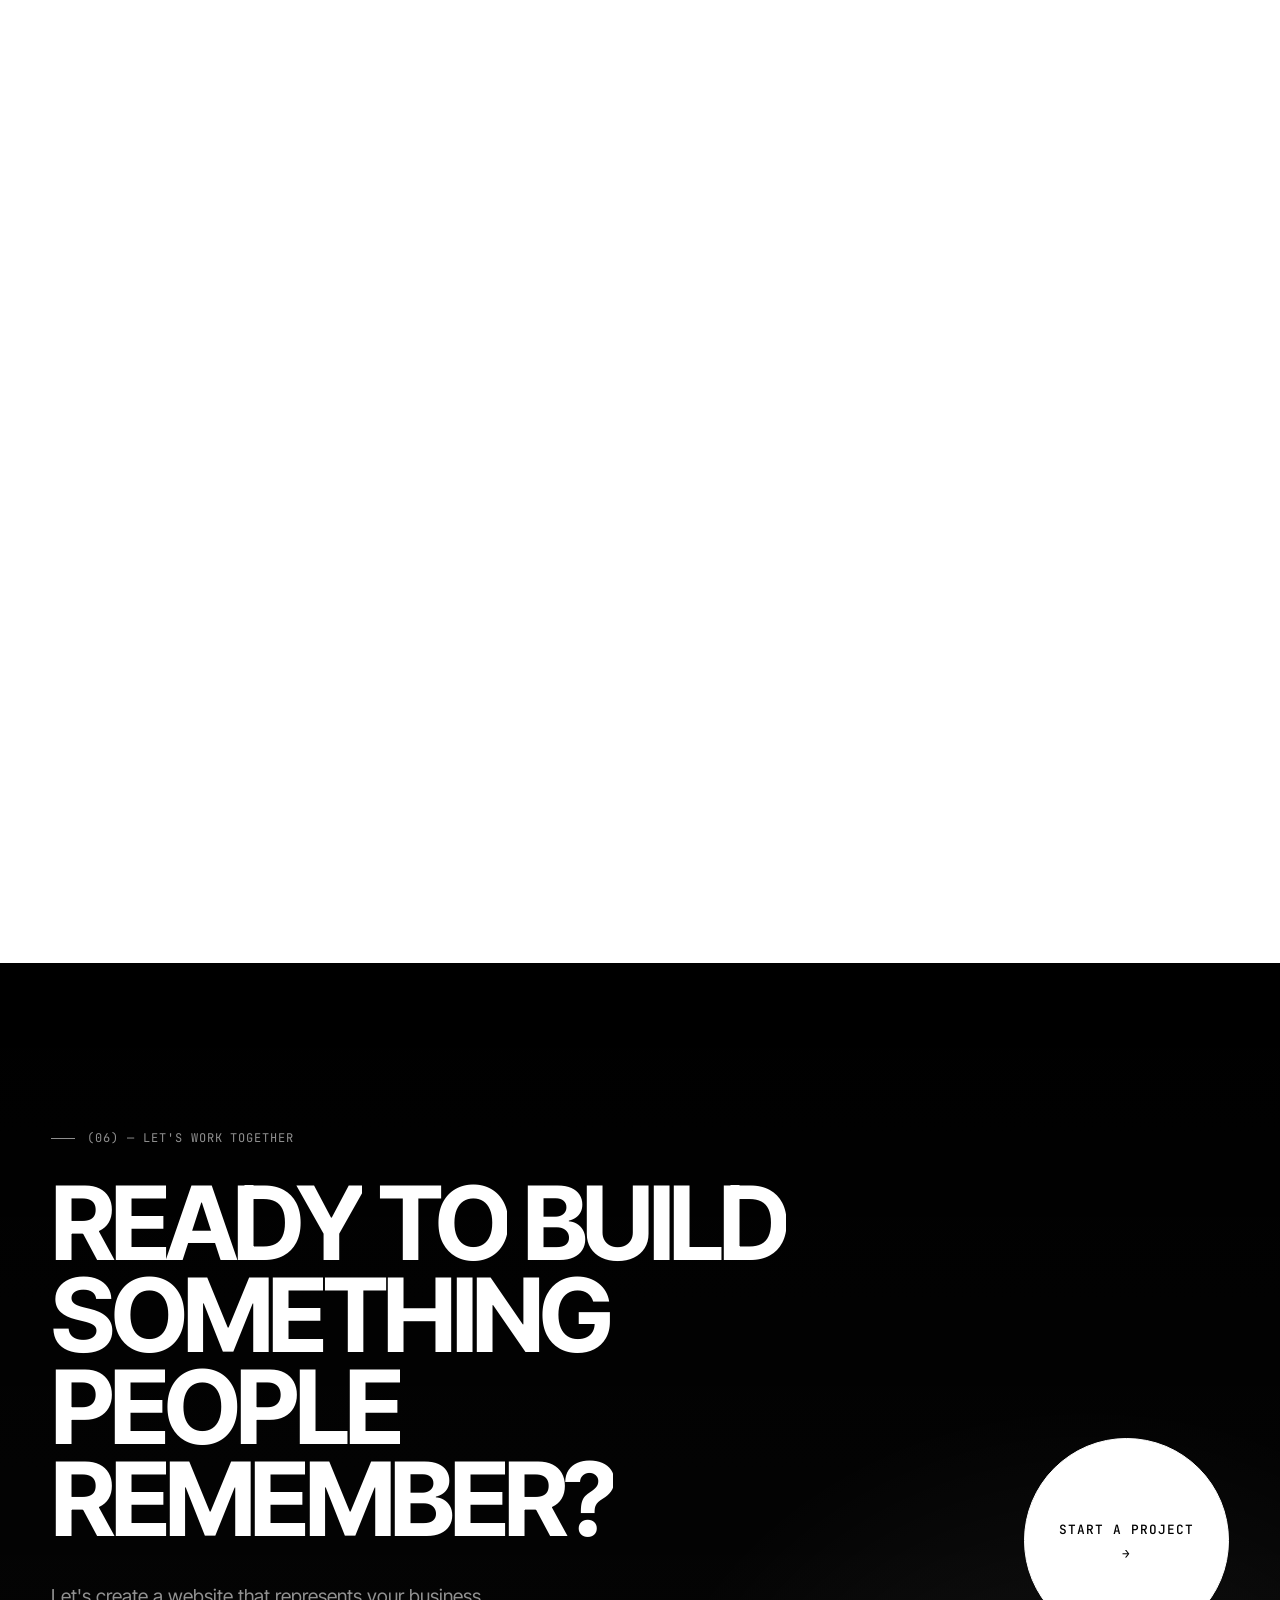
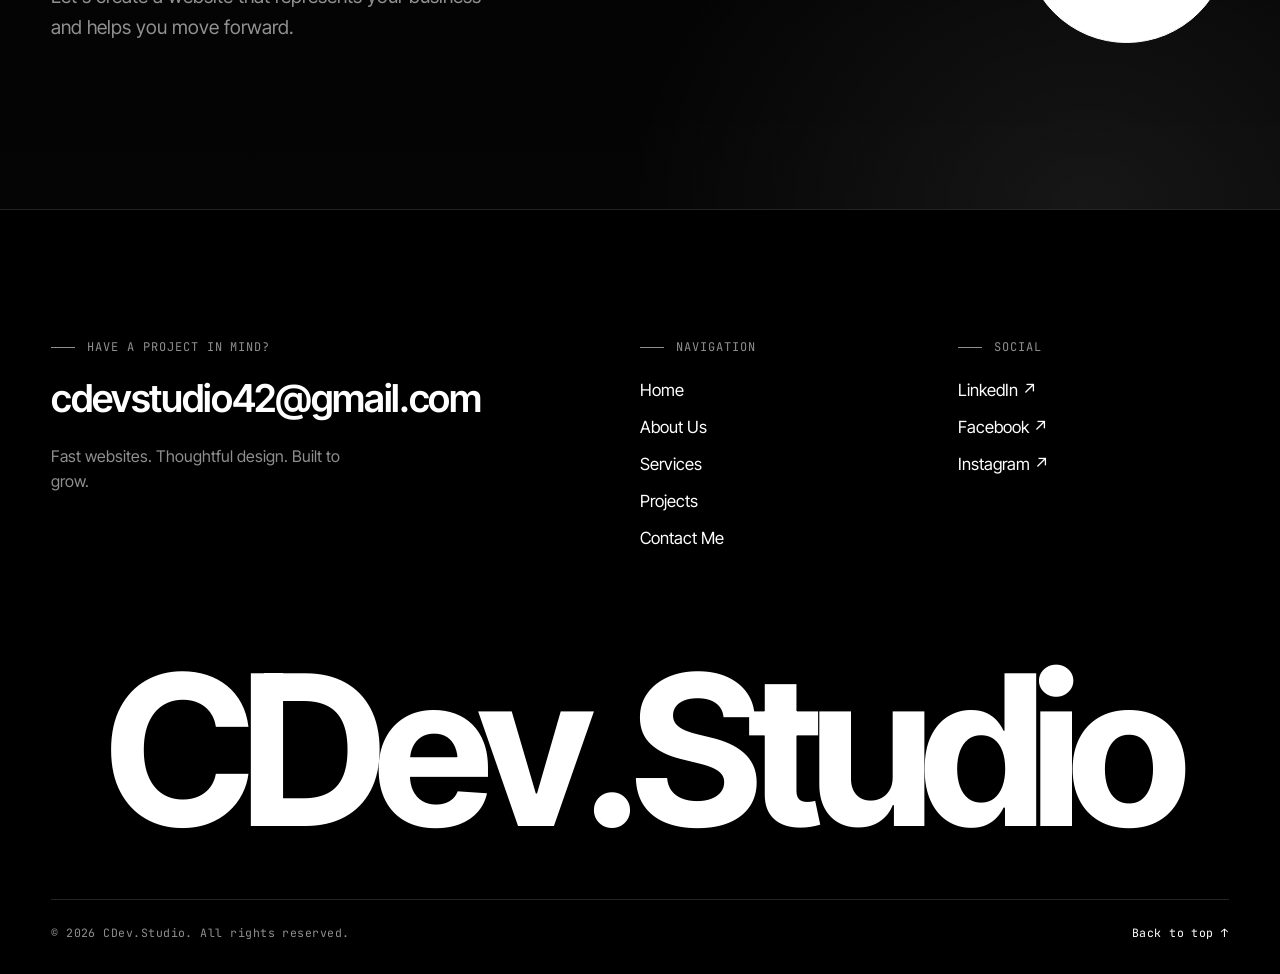
==== commit 221398e4: "Commit 1004" ====
--- a/index.html
+++ b/index.html
@@ -161,7 +161,7 @@
                         <div class="work-card__body">
                             <div>
                                 <div class="work-card__top mono"><span>01 / 05</span><span>Construction</span></div>
-                                <h3 class="work-card__title" style="margin-top:28px"><a href="projects.html#techmaster">Techmaster Builders</a></h3>
+                                <h3 class="work-card__title" style="margin-top:28px"><a href="https://techmasterbuild.charlelithefortulaso.workers.dev/" target="_blank" rel="noopener">Techmaster Builders</a></h3>
                                 <p class="work-card__industry">Construction Website</p>
                             </div>
                             <div class="work-card__reveal">
@@ -203,7 +203,7 @@
                         <div class="work-card__body">
                             <div>
                                 <div class="work-card__top mono"><span>03 / 05</span><span>Construction</span></div>
-                                <h3 class="work-card__title" style="margin-top:28px"><a href="projects.html#fadi-international">Fadi International</a></h3>
+                                <h3 class="work-card__title" style="margin-top:28px"><a href="https://fadiwebsite.charlelithefortulaso.workers.dev/" target="_blank" rel="noopener">Fadi International</a></h3>
                                 <p class="work-card__industry">International Trading Company</p>
                             </div>
                             <div class="work-card__reveal">
@@ -224,7 +224,7 @@
                         <div class="work-card__body">
                             <div>
                                 <div class="work-card__top mono"><span>04 / 05</span><span>Construction</span></div>
-                                <h3 class="work-card__title" style="margin-top:28px"><a href="projects.html#inari-build">Inari Build <br> Training Inc.</a></h3>
+                                <h3 class="work-card__title" style="margin-top:28px"><a href="https://inaribuildtraiding.charlelithefortulaso.workers.dev/" target="_blank" rel="noopener">Inari Build <br> Training Inc.</a></h3>
                                 <p class="work-card__industry">Build Trading Inc. </p>
                             </div>
                             <div class="work-card__reveal">
@@ -245,7 +245,7 @@
                         <div class="work-card__body">
                             <div>
                                 <div class="work-card__top mono"><span>05 / 05</span><span>Handcrafted</span></div>
-                                <h3 class="work-card__title" style="margin-top:28px"><a href="projects.html#atlas">Cacao Premium</a></h3>
+                                <h3 class="work-card__title" style="margin-top:28px"><a href="https://cacaopremium.charlelithefortulaso.workers.dev/" target="_blank" rel="noopener">Cacao Premium</a></h3>
                                 <p class="work-card__industry">Handcrafted Chocolate Website</p>
                             </div>
                             <div class="work-card__reveal">
@@ -461,9 +461,8 @@
                 <div class="footer__col">
                     <p class="eyebrow">Social</p>
                     <ul>
-                        <li><a class="link-underline" href="https://github.com/" target="_blank" rel="noopener">GitHub ↗</a></li>
-                        <li><a class="link-underline" href="https://www.linkedin.com/" target="_blank" rel="noopener">LinkedIn ↗</a></li>
-                        <li><a class="link-underline" href="https://www.facebook.com/" target="_blank" rel="noopener">Facebook ↗</a></li>
+                        <li><a class="link-underline" href="https://www.linkedin.com/in/charle-fortulaso/" target="_blank" rel="noopener">LinkedIn ↗</a></li>
+                        <li><a class="link-underline" href="https://www.facebook.com/charlelithe.fortulaso/" target="_blank" rel="noopener">Facebook ↗</a></li>
                         <li><a class="link-underline" href="https://www.instagram.com/" target="_blank" rel="noopener">Instagram ↗</a></li>
                     </ul>
                 </div>
--- a/css/style.css
+++ b/css/style.css
@@ -1021,7 +1021,8 @@
     line-height: 0.92;
     letter-spacing: -0.045em;
     text-transform: uppercase;
-    transition: transform 0.8s var(--ease);
+    /* Nudged with padding, not transform: a transform here would shrink the stretched link below to the title */
+    transition: padding-left 0.8s var(--ease);
 }
 .work-card__title a::after {
     content: "";
@@ -1067,7 +1068,7 @@
     }
     .work-card:hover .work-card__media img,
     .work-card:focus-within .work-card__media img { transform: scale(1.06); }
-    .work-card:hover .work-card__title { transform: translate3d(10px, 0, 0); }
+    .work-card:hover .work-card__title { padding-left: 10px; }
     .work-card:hover .work-card__reveal,
     .work-card:focus-within .work-card__reveal { opacity: 1; transform: none; transition-delay: 0.08s; }
     .work-card:hover .work-card__top,
